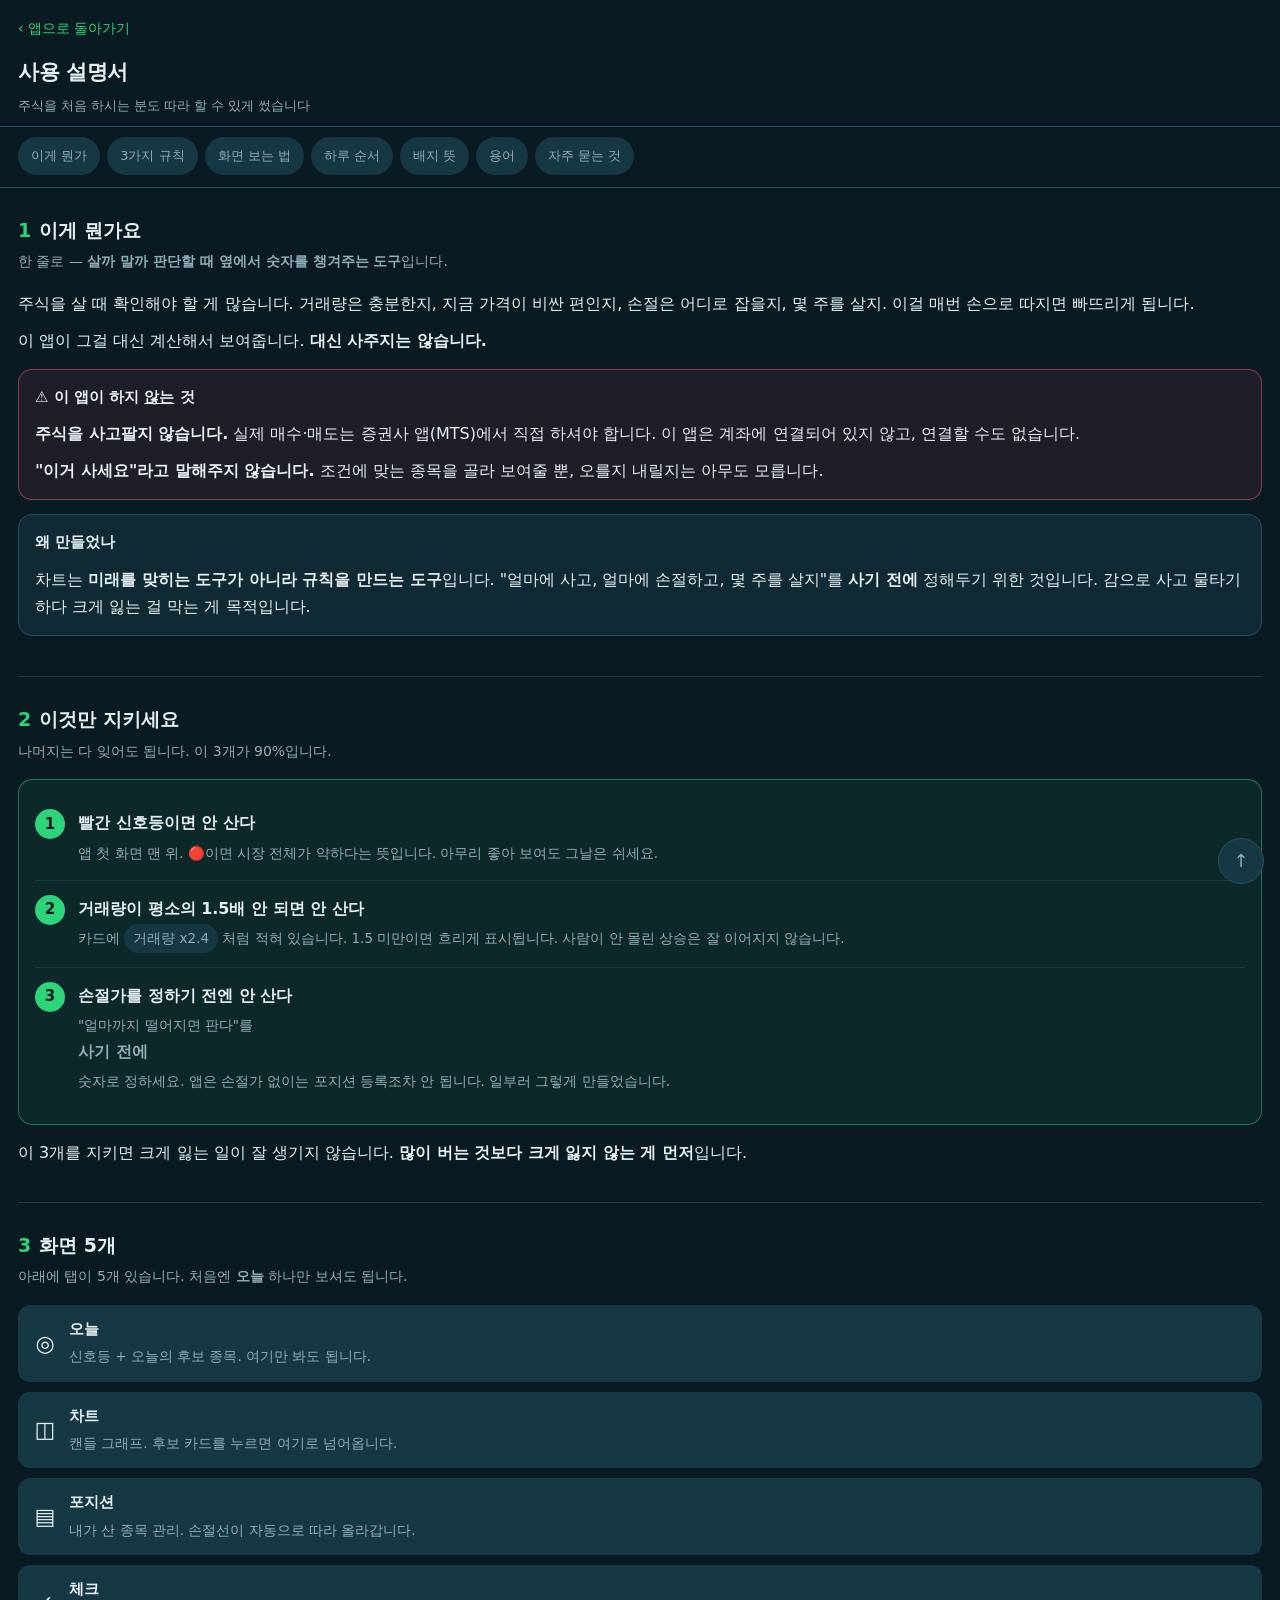
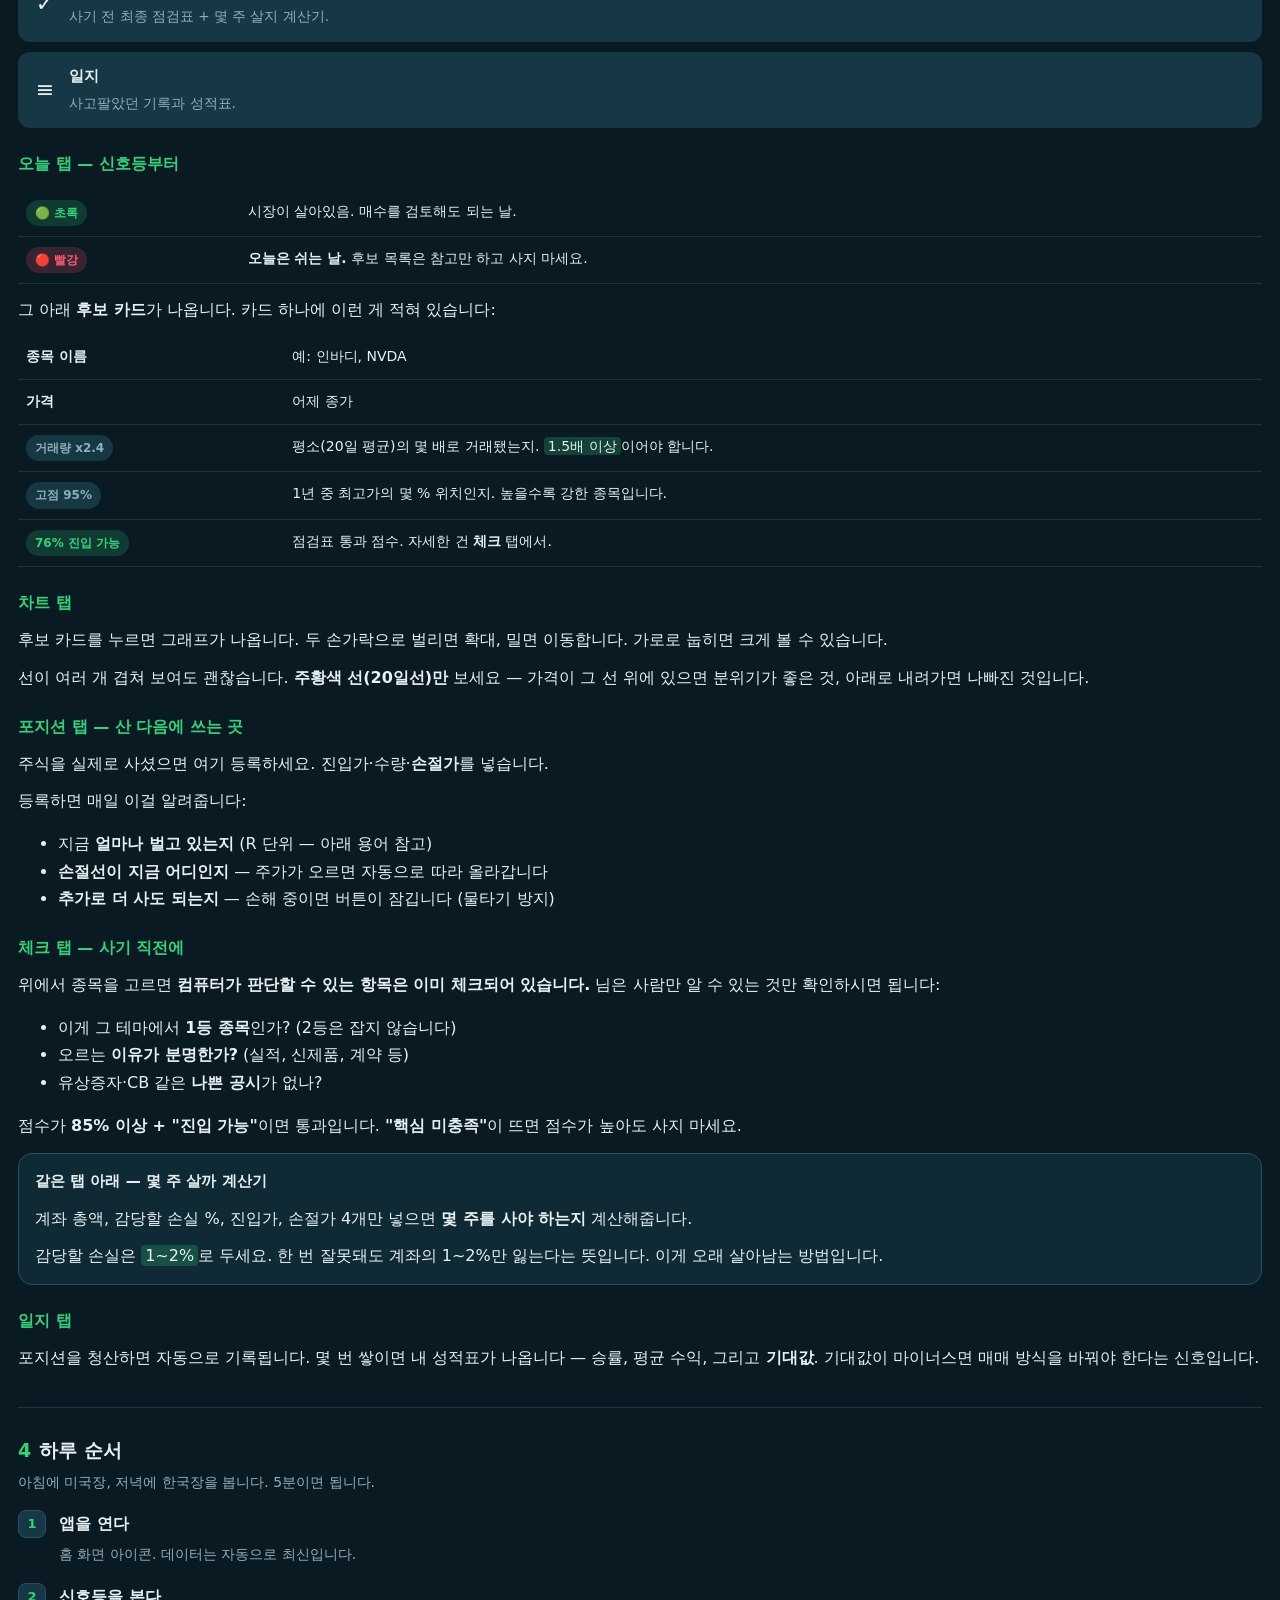
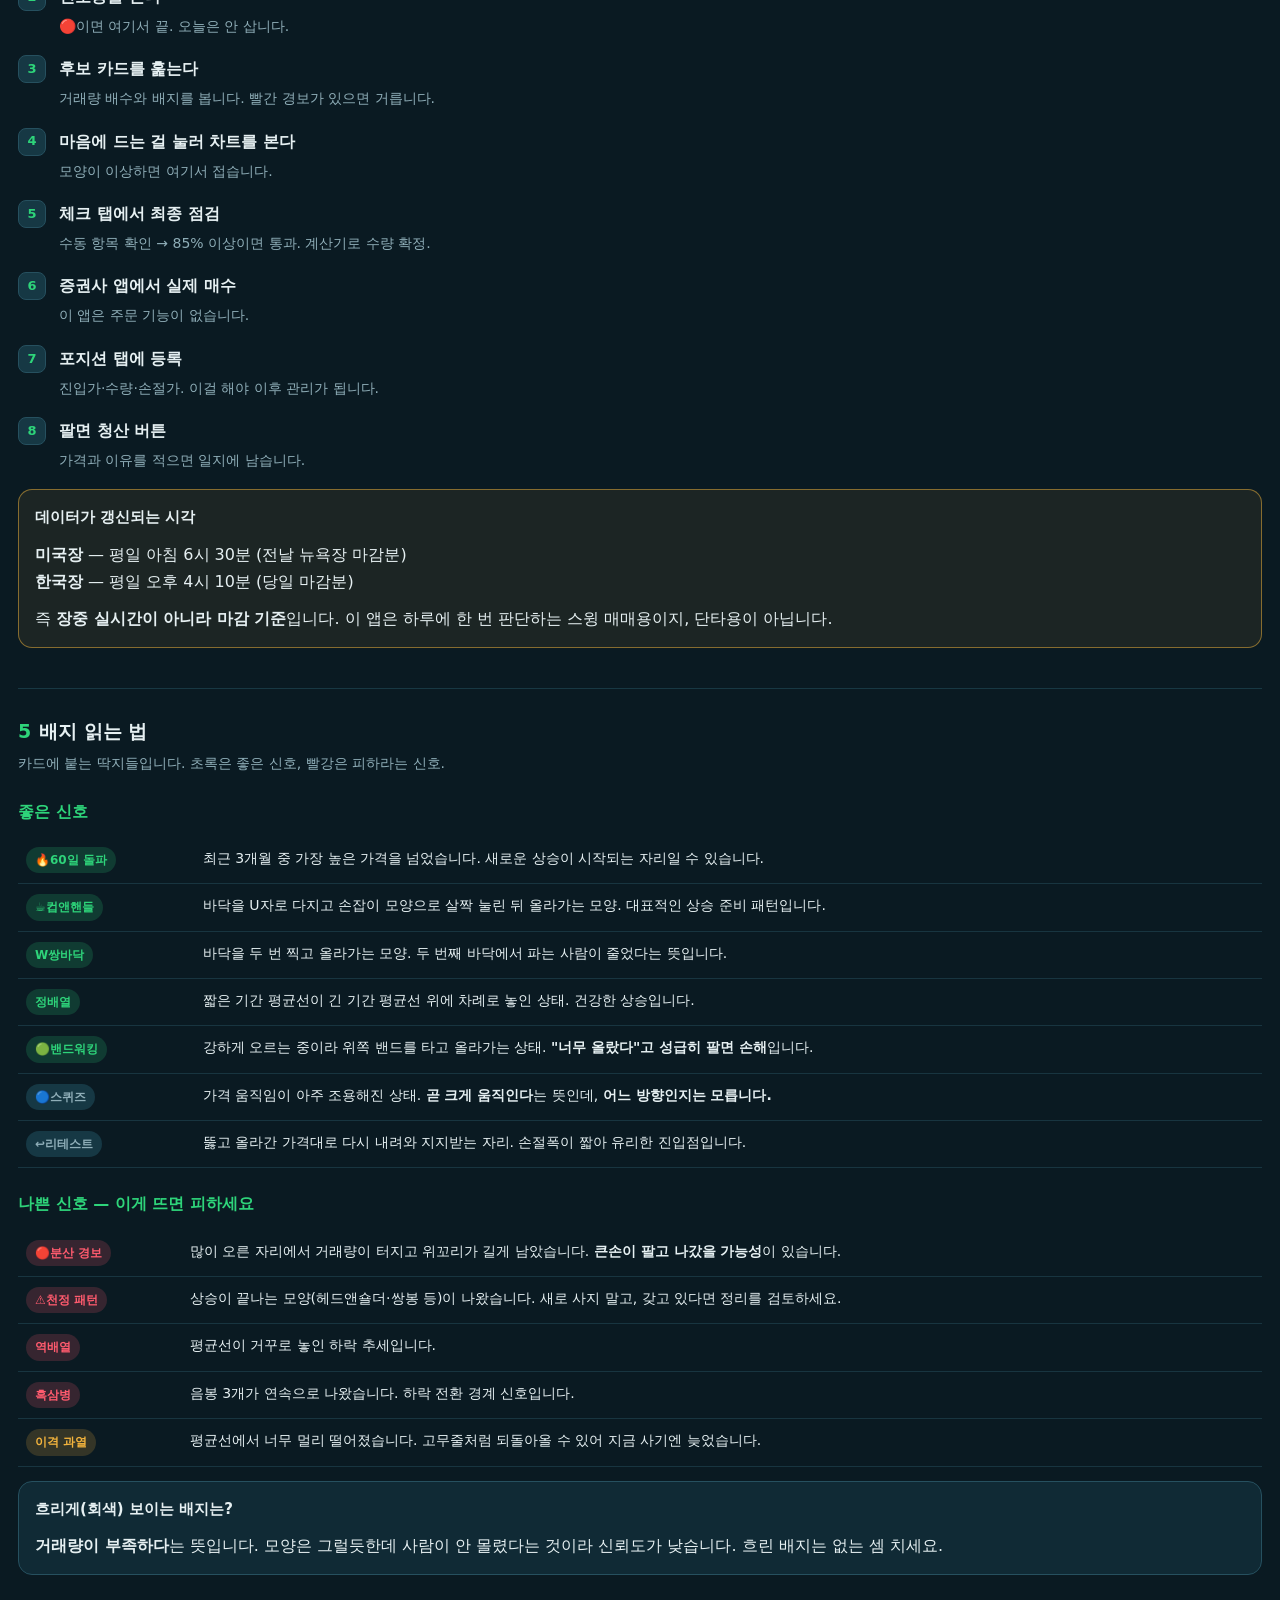
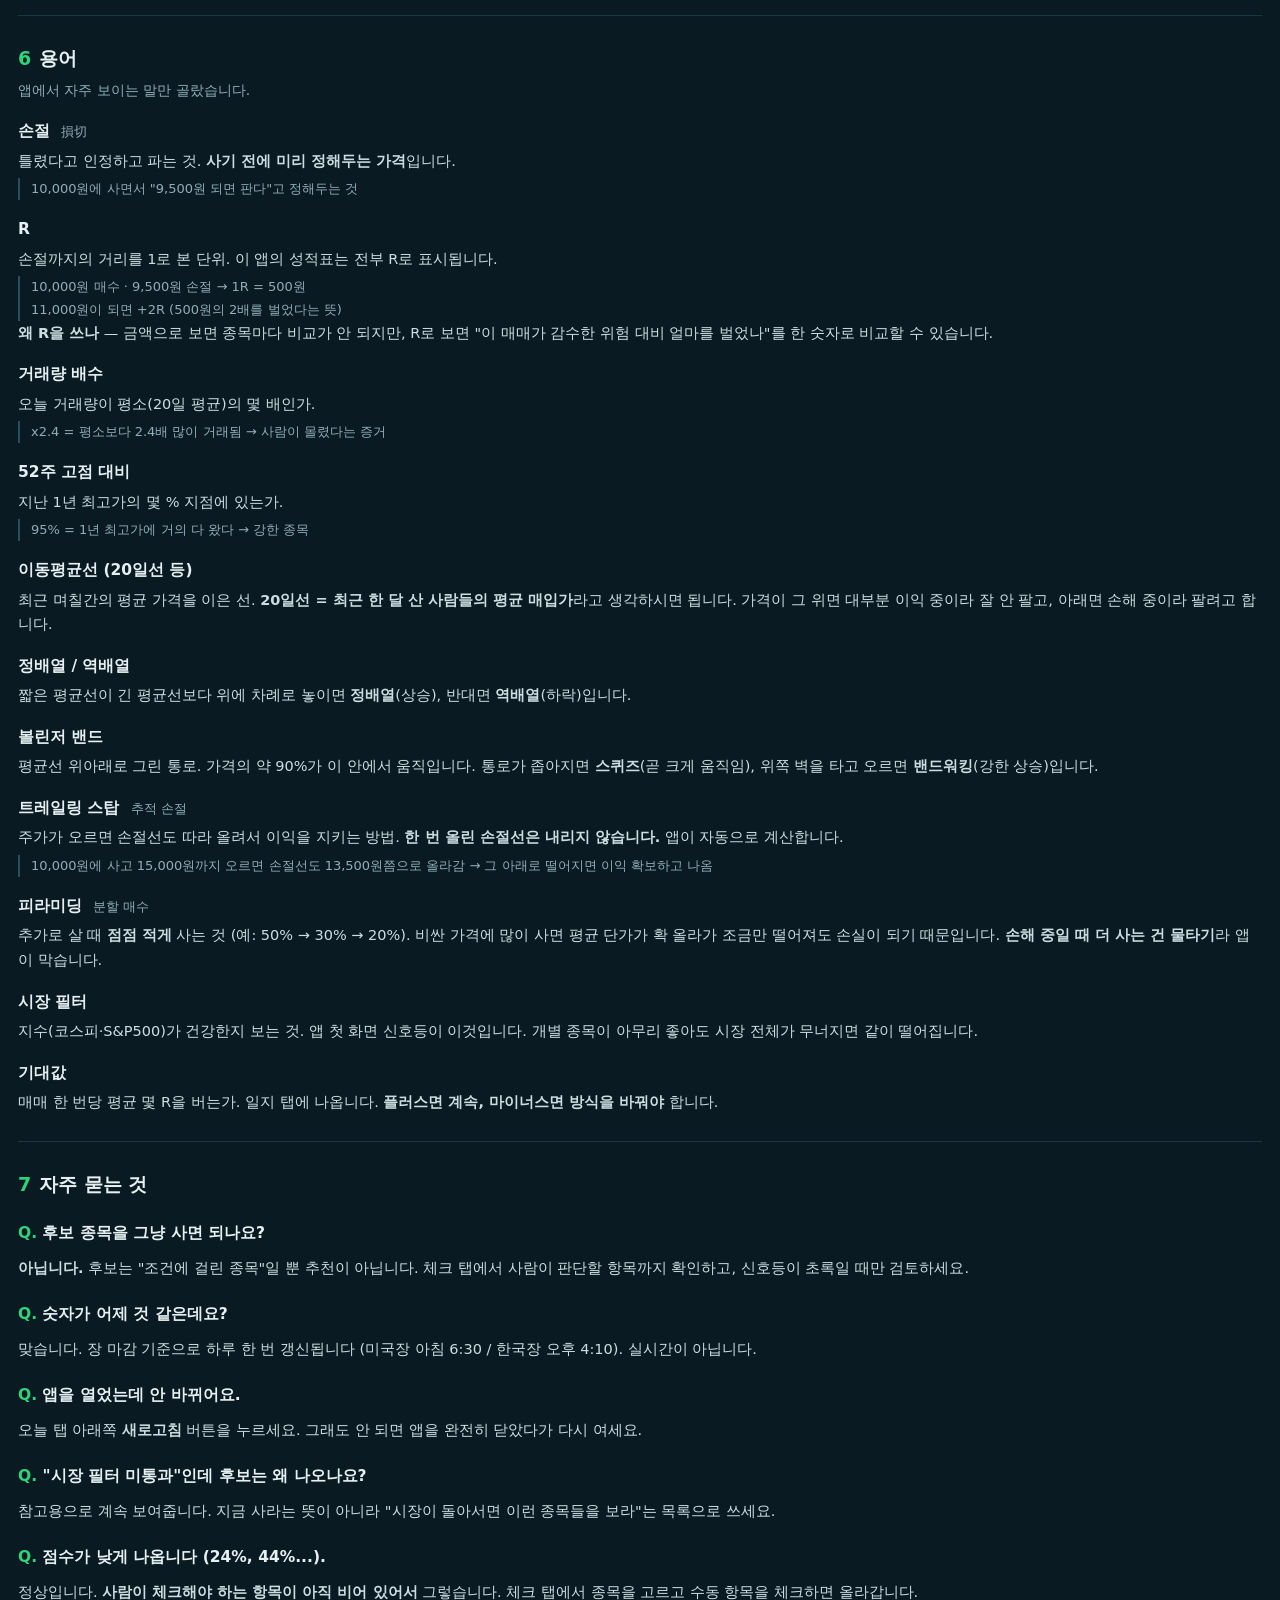
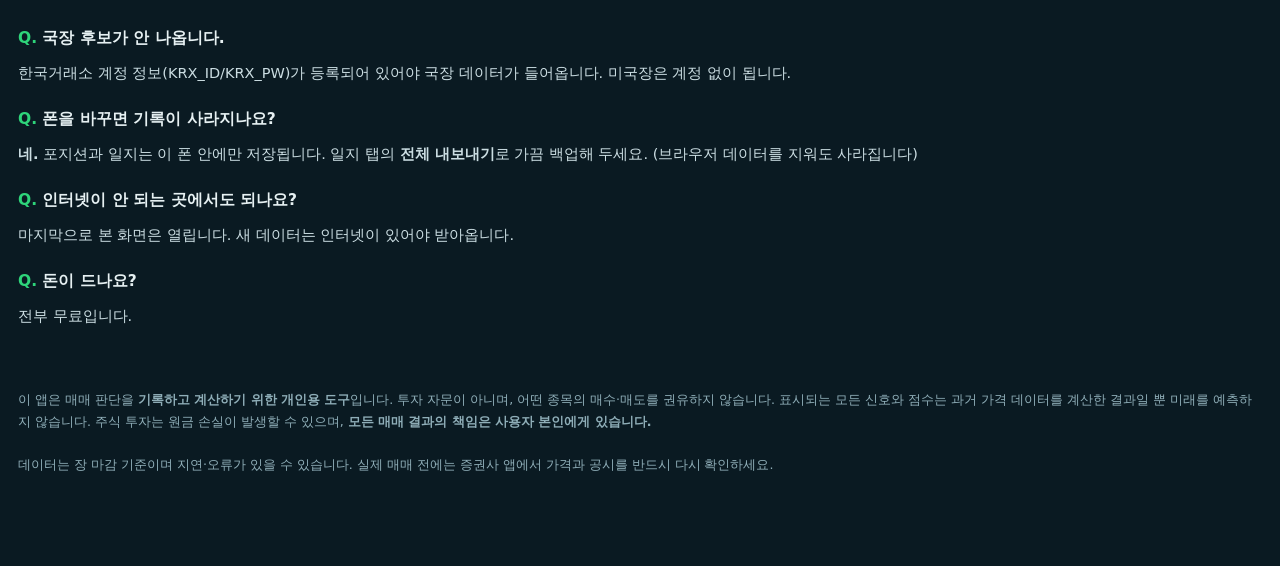
==== docs/guide.html @ 10a62cd9 "초보자용 사용 설명서 추가 앱을 처음 여는 사람이 어디부터 눌러야 할지 모른다는 문제가 있었다. docs/guide.html 에 화면별 사용법·하루 순서·배지 읽는 법·용어를 정리" ====
<!DOCTYPE html>
<html lang="ko">
<head>
<meta charset="UTF-8">
<meta name="viewport" content="width=device-width, initial-scale=1.0, viewport-fit=cover">
<title>사용 설명서 — 스윙 콘솔</title>
<meta name="theme-color" content="#0A1A22">
<style>
:root{
  --ink:#0A1A22; --panel:#102A35; --panel2:#163844; --line:#26505F;
  --text:#E6F0F2; --dim:#8FAEB8; --up:#2ED47A; --warn:#F2B33D; --bad:#FF5B6E;
  --sab:env(safe-area-inset-bottom,0px);
}
*{box-sizing:border-box;-webkit-tap-highlight-color:transparent}
html,body{margin:0;padding:0}
body{
  background:var(--ink);color:var(--text);
  font-family:system-ui,-apple-system,'Apple SD Gothic Neo','Noto Sans KR',sans-serif;
  font-size:16px;line-height:1.7;padding-bottom:calc(40px + var(--sab));
}
header{
  position:sticky;top:0;z-index:20;background:var(--ink);
  padding:calc(env(safe-area-inset-top,0px) + 14px) 18px 10px;
  border-bottom:1px solid var(--line);
}
header .back{display:inline-block;color:var(--up);text-decoration:none;font-size:14px;
  margin-bottom:6px;min-height:32px}
h1{font-size:21px;font-weight:700;margin:0;letter-spacing:-.02em}
header p{margin:4px 0 0;font-size:12.5px;color:var(--dim)}

nav.toc{display:flex;gap:7px;overflow-x:auto;padding:10px 18px 12px;
  border-bottom:1px solid var(--line);-webkit-overflow-scrolling:touch}
nav.toc a{flex:0 0 auto;background:var(--panel2);color:var(--dim);text-decoration:none;
  font-size:13px;padding:8px 13px;border-radius:99px;white-space:nowrap;min-height:36px;
  display:flex;align-items:center}

main{padding:0 18px}
section{padding:26px 0;border-bottom:1px solid rgba(38,80,95,.55)}
section:last-of-type{border-bottom:none}
h2{font-size:19px;font-weight:700;margin:0 0 4px;scroll-margin-top:120px}
h2 .num{color:var(--up);margin-right:8px}
h3{font-size:16px;font-weight:700;margin:22px 0 6px;color:var(--up)}
p{margin:10px 0}
.lead{color:var(--dim);font-size:14px;margin:2px 0 16px}

.card{background:var(--panel);border:1px solid var(--line);border-radius:14px;
  padding:15px 16px;margin:14px 0}
.card.warn{border-color:rgba(242,179,61,.5);background:rgba(242,179,61,.08)}
.card.bad{border-color:rgba(255,91,110,.5);background:rgba(255,91,110,.08)}
.card.go{border-color:rgba(46,212,122,.45);background:rgba(46,212,122,.08)}
.card h4{margin:0 0 6px;font-size:15px;font-weight:700}
.card p:last-child{margin-bottom:0}

.big{font-size:17px;font-weight:700;line-height:1.6}
.rule{display:flex;gap:13px;align-items:flex-start;padding:14px 0;
  border-bottom:1px solid rgba(38,80,95,.5)}
.rule:last-child{border-bottom:none}
.rule .n{flex:0 0 30px;height:30px;border-radius:50%;background:var(--up);color:var(--ink);
  display:flex;align-items:center;justify-content:center;font-weight:700;font-size:15px}
.rule .t{flex:1}
.rule .t b{display:block;font-size:16px;margin-bottom:2px}
.rule .t span{font-size:13.5px;color:var(--dim)}

.step{display:flex;gap:13px;align-items:flex-start;margin:16px 0}
.step .n{flex:0 0 28px;height:28px;border-radius:8px;background:var(--panel2);
  border:1px solid var(--line);display:flex;align-items:center;justify-content:center;
  font-weight:700;font-size:13px;color:var(--up)}
.step .t{flex:1}
.step .t b{display:block;margin-bottom:2px}
.step .t span{font-size:14px;color:var(--dim)}

table{width:100%;border-collapse:collapse;margin:12px 0;font-size:14px}
th,td{text-align:left;padding:10px 8px;border-bottom:1px solid rgba(38,80,95,.5);
  vertical-align:top}
th{color:var(--dim);font-weight:500;font-size:12.5px}
td:first-child{white-space:nowrap;font-weight:700}
.badge{display:inline-block;font-size:12px;padding:3px 9px;border-radius:99px;
  background:var(--panel2);color:var(--dim);white-space:nowrap}
.badge.go{background:rgba(46,212,122,.18);color:var(--up)}
.badge.warn{background:rgba(242,179,61,.18);color:var(--warn)}
.badge.bad{background:rgba(255,91,110,.18);color:var(--bad)}

.tab{display:flex;gap:11px;align-items:center;background:var(--panel2);border-radius:12px;
  padding:12px 14px;margin:10px 0}
.tab .ic{font-size:22px;flex:0 0 26px;text-align:center}
.tab .t b{display:block;font-size:15px}
.tab .t span{font-size:13.5px;color:var(--dim)}

dl{margin:0}
dt{font-weight:700;margin-top:16px;font-size:15.5px}
dt small{font-weight:400;color:var(--dim);font-size:12.5px;margin-left:6px}
dd{margin:4px 0 0;font-size:14.5px;color:#CBDDE2}
dd .eg{display:block;margin-top:5px;font-size:13px;color:var(--dim);
  padding-left:11px;border-left:2px solid var(--line)}

.q{font-weight:700;margin-top:20px;font-size:15.5px}
.q::before{content:"Q. ";color:var(--up)}
.a{margin:4px 0 0;font-size:14.5px;color:#CBDDE2}

.foot{padding:24px 18px 40px;font-size:12.5px;color:var(--dim);line-height:1.75}
.top{position:fixed;right:16px;bottom:calc(16px + var(--sab));background:var(--panel2);
  border:1px solid var(--line);color:var(--dim);width:46px;height:46px;border-radius:50%;
  display:flex;align-items:center;justify-content:center;text-decoration:none;font-size:18px}
mark{background:rgba(46,212,122,.22);color:var(--text);padding:1px 4px;border-radius:4px}
</style>
</head>
<body>

<header>
  <a class="back" href="./index.html">‹ 앱으로 돌아가기</a>
  <h1>사용 설명서</h1>
  <p>주식을 처음 하시는 분도 따라 할 수 있게 썼습니다</p>
</header>

<nav class="toc">
  <a href="#what">이게 뭔가</a>
  <a href="#rule3">3가지 규칙</a>
  <a href="#screens">화면 보는 법</a>
  <a href="#daily">하루 순서</a>
  <a href="#badge">배지 뜻</a>
  <a href="#words">용어</a>
  <a href="#faq">자주 묻는 것</a>
</nav>

<main>

<!-- ══════════ 1 ══════════ -->
<section id="what">
  <h2><span class="num">1</span>이게 뭔가요</h2>
  <p class="lead">한 줄로 — <b>살까 말까 판단할 때 옆에서 숫자를 챙겨주는 도구</b>입니다.</p>

  <p>주식을 살 때 확인해야 할 게 많습니다. 거래량은 충분한지, 지금 가격이 비싼 편인지,
  손절은 어디로 잡을지, 몇 주를 살지. 이걸 매번 손으로 따지면 빠뜨리게 됩니다.</p>

  <p>이 앱이 그걸 대신 계산해서 보여줍니다. <b>대신 사주지는 않습니다.</b></p>

  <div class="card bad">
    <h4>⚠ 이 앱이 하지 <u>않는</u> 것</h4>
    <p><b>주식을 사고팔지 않습니다.</b> 실제 매수·매도는 증권사 앱(MTS)에서 직접 하셔야 합니다.
    이 앱은 계좌에 연결되어 있지 않고, 연결할 수도 없습니다.</p>
    <p style="margin-top:8px"><b>"이거 사세요"라고 말해주지 않습니다.</b>
    조건에 맞는 종목을 골라 보여줄 뿐, 오를지 내릴지는 아무도 모릅니다.</p>
  </div>

  <div class="card">
    <h4>왜 만들었나</h4>
    <p>차트는 <b>미래를 맞히는 도구가 아니라 규칙을 만드는 도구</b>입니다.
    "얼마에 사고, 얼마에 손절하고, 몇 주를 살지"를 <b>사기 전에</b> 정해두기 위한 것입니다.
    감으로 사고 물타기하다 크게 잃는 걸 막는 게 목적입니다.</p>
  </div>
</section>

<!-- ══════════ 2 ══════════ -->
<section id="rule3">
  <h2><span class="num">2</span>이것만 지키세요</h2>
  <p class="lead">나머지는 다 잊어도 됩니다. 이 3개가 90%입니다.</p>

  <div class="card go">
    <div class="rule">
      <span class="n">1</span>
      <span class="t">
        <b>빨간 신호등이면 안 산다</b>
        <span>앱 첫 화면 맨 위. 🔴이면 시장 전체가 약하다는 뜻입니다.
        아무리 좋아 보여도 그날은 쉬세요.</span>
      </span>
    </div>
    <div class="rule">
      <span class="n">2</span>
      <span class="t">
        <b>거래량이 평소의 1.5배 안 되면 안 산다</b>
        <span>카드에 <span class="badge">거래량 x2.4</span> 처럼 적혀 있습니다.
        1.5 미만이면 흐리게 표시됩니다. 사람이 안 몰린 상승은 잘 이어지지 않습니다.</span>
      </span>
    </div>
    <div class="rule">
      <span class="n">3</span>
      <span class="t">
        <b>손절가를 정하기 전엔 안 산다</b>
        <span>"얼마까지 떨어지면 판다"를 <b>사기 전에</b> 숫자로 정하세요.
        앱은 손절가 없이는 포지션 등록조차 안 됩니다. 일부러 그렇게 만들었습니다.</span>
      </span>
    </div>
  </div>

  <p>이 3개를 지키면 크게 잃는 일이 잘 생기지 않습니다.
  <b>많이 버는 것보다 크게 잃지 않는 게 먼저</b>입니다.</p>
</section>

<!-- ══════════ 3 ══════════ -->
<section id="screens">
  <h2><span class="num">3</span>화면 5개</h2>
  <p class="lead">아래에 탭이 5개 있습니다. 처음엔 <b>오늘</b> 하나만 보셔도 됩니다.</p>

  <div class="tab"><span class="ic">◎</span><span class="t">
    <b>오늘</b><span>신호등 + 오늘의 후보 종목. 여기만 봐도 됩니다.</span></span></div>
  <div class="tab"><span class="ic">◫</span><span class="t">
    <b>차트</b><span>캔들 그래프. 후보 카드를 누르면 여기로 넘어옵니다.</span></span></div>
  <div class="tab"><span class="ic">▤</span><span class="t">
    <b>포지션</b><span>내가 산 종목 관리. 손절선이 자동으로 따라 올라갑니다.</span></span></div>
  <div class="tab"><span class="ic">✓</span><span class="t">
    <b>체크</b><span>사기 전 최종 점검표 + 몇 주 살지 계산기.</span></span></div>
  <div class="tab"><span class="ic">≡</span><span class="t">
    <b>일지</b><span>사고팔았던 기록과 성적표.</span></span></div>

  <h3>오늘 탭 — 신호등부터</h3>
  <table>
    <tr><td><span class="badge go">🟢 초록</span></td>
        <td>시장이 살아있음. 매수를 검토해도 되는 날.</td></tr>
    <tr><td><span class="badge bad">🔴 빨강</span></td>
        <td><b>오늘은 쉬는 날.</b> 후보 목록은 참고만 하고 사지 마세요.</td></tr>
  </table>

  <p>그 아래 <b>후보 카드</b>가 나옵니다. 카드 하나에 이런 게 적혀 있습니다:</p>
  <table>
    <tr><td>종목 이름</td><td>예: 인바디, NVDA</td></tr>
    <tr><td>가격</td><td>어제 종가</td></tr>
    <tr><td><span class="badge">거래량 x2.4</span></td>
        <td>평소(20일 평균)의 몇 배로 거래됐는지. <mark>1.5배 이상</mark>이어야 합니다.</td></tr>
    <tr><td><span class="badge">고점 95%</span></td>
        <td>1년 중 최고가의 몇 % 위치인지. 높을수록 강한 종목입니다.</td></tr>
    <tr><td><span class="badge go">76% 진입 가능</span></td>
        <td>점검표 통과 점수. 자세한 건 <b>체크</b> 탭에서.</td></tr>
  </table>

  <h3>차트 탭</h3>
  <p>후보 카드를 누르면 그래프가 나옵니다. 두 손가락으로 벌리면 확대, 밀면 이동합니다.
  가로로 눕히면 크게 볼 수 있습니다.</p>
  <p>선이 여러 개 겹쳐 보여도 괜찮습니다. <b>주황색 선(20일선)만</b> 보세요 —
  가격이 그 선 위에 있으면 분위기가 좋은 것, 아래로 내려가면 나빠진 것입니다.</p>

  <h3>포지션 탭 — 산 다음에 쓰는 곳</h3>
  <p>주식을 실제로 사셨으면 여기 등록하세요. 진입가·수량·<b>손절가</b>를 넣습니다.</p>
  <p>등록하면 매일 이걸 알려줍니다:</p>
  <ul>
    <li>지금 <b>얼마나 벌고 있는지</b> (R 단위 — 아래 용어 참고)</li>
    <li><b>손절선이 지금 어디인지</b> — 주가가 오르면 자동으로 따라 올라갑니다</li>
    <li><b>추가로 더 사도 되는지</b> — 손해 중이면 버튼이 잠깁니다 (물타기 방지)</li>
  </ul>

  <h3>체크 탭 — 사기 직전에</h3>
  <p>위에서 종목을 고르면 <b>컴퓨터가 판단할 수 있는 항목은 이미 체크되어 있습니다.</b>
  님은 사람만 알 수 있는 것만 확인하시면 됩니다:</p>
  <ul>
    <li>이게 그 테마에서 <b>1등 종목</b>인가? (2등은 잡지 않습니다)</li>
    <li>오르는 <b>이유가 분명한가?</b> (실적, 신제품, 계약 등)</li>
    <li>유상증자·CB 같은 <b>나쁜 공시</b>가 없나?</li>
  </ul>
  <p>점수가 <b>85% 이상 + "진입 가능"</b>이면 통과입니다.
  <b>"핵심 미충족"</b>이 뜨면 점수가 높아도 사지 마세요.</p>

  <div class="card">
    <h4>같은 탭 아래 — 몇 주 살까 계산기</h4>
    <p>계좌 총액, 감당할 손실 %, 진입가, 손절가 4개만 넣으면
    <b>몇 주를 사야 하는지</b> 계산해줍니다.</p>
    <p style="margin-top:8px">감당할 손실은 <mark>1~2%</mark>로 두세요.
    한 번 잘못돼도 계좌의 1~2%만 잃는다는 뜻입니다. 이게 오래 살아남는 방법입니다.</p>
  </div>

  <h3>일지 탭</h3>
  <p>포지션을 청산하면 자동으로 기록됩니다. 몇 번 쌓이면 내 성적표가 나옵니다 —
  승률, 평균 수익, 그리고 <b>기대값</b>. 기대값이 마이너스면 매매 방식을 바꿔야 한다는 신호입니다.</p>
</section>

<!-- ══════════ 4 ══════════ -->
<section id="daily">
  <h2><span class="num">4</span>하루 순서</h2>
  <p class="lead">아침에 미국장, 저녁에 한국장을 봅니다. 5분이면 됩니다.</p>

  <div class="step"><span class="n">1</span><span class="t">
    <b>앱을 연다</b><span>홈 화면 아이콘. 데이터는 자동으로 최신입니다.</span></span></div>
  <div class="step"><span class="n">2</span><span class="t">
    <b>신호등을 본다</b><span>🔴이면 여기서 끝. 오늘은 안 삽니다.</span></span></div>
  <div class="step"><span class="n">3</span><span class="t">
    <b>후보 카드를 훑는다</b><span>거래량 배수와 배지를 봅니다. 빨간 경보가 있으면 거릅니다.</span></span></div>
  <div class="step"><span class="n">4</span><span class="t">
    <b>마음에 드는 걸 눌러 차트를 본다</b><span>모양이 이상하면 여기서 접습니다.</span></span></div>
  <div class="step"><span class="n">5</span><span class="t">
    <b>체크 탭에서 최종 점검</b><span>수동 항목 확인 → 85% 이상이면 통과. 계산기로 수량 확정.</span></span></div>
  <div class="step"><span class="n">6</span><span class="t">
    <b>증권사 앱에서 실제 매수</b><span>이 앱은 주문 기능이 없습니다.</span></span></div>
  <div class="step"><span class="n">7</span><span class="t">
    <b>포지션 탭에 등록</b><span>진입가·수량·손절가. 이걸 해야 이후 관리가 됩니다.</span></span></div>
  <div class="step"><span class="n">8</span><span class="t">
    <b>팔면 청산 버튼</b><span>가격과 이유를 적으면 일지에 남습니다.</span></span></div>

  <div class="card warn">
    <h4>데이터가 갱신되는 시각</h4>
    <p><b>미국장</b> — 평일 아침 6시 30분 (전날 뉴욕장 마감분)<br>
    <b>한국장</b> — 평일 오후 4시 10분 (당일 마감분)</p>
    <p style="margin-top:8px">즉 <b>장중 실시간이 아니라 마감 기준</b>입니다.
    이 앱은 하루에 한 번 판단하는 스윙 매매용이지, 단타용이 아닙니다.</p>
  </div>
</section>

<!-- ══════════ 5 ══════════ -->
<section id="badge">
  <h2><span class="num">5</span>배지 읽는 법</h2>
  <p class="lead">카드에 붙는 딱지들입니다. 초록은 좋은 신호, 빨강은 피하라는 신호.</p>

  <h3>좋은 신호</h3>
  <table>
    <tr><td><span class="badge go">🔥60일 돌파</span></td>
        <td>최근 3개월 중 가장 높은 가격을 넘었습니다. 새로운 상승이 시작되는 자리일 수 있습니다.</td></tr>
    <tr><td><span class="badge go">☕컵앤핸들</span></td>
        <td>바닥을 U자로 다지고 손잡이 모양으로 살짝 눌린 뒤 올라가는 모양. 대표적인 상승 준비 패턴입니다.</td></tr>
    <tr><td><span class="badge go">W쌍바닥</span></td>
        <td>바닥을 두 번 찍고 올라가는 모양. 두 번째 바닥에서 파는 사람이 줄었다는 뜻입니다.</td></tr>
    <tr><td><span class="badge go">정배열</span></td>
        <td>짧은 기간 평균선이 긴 기간 평균선 위에 차례로 놓인 상태. 건강한 상승입니다.</td></tr>
    <tr><td><span class="badge go">🟢밴드워킹</span></td>
        <td>강하게 오르는 중이라 위쪽 밴드를 타고 올라가는 상태. <b>"너무 올랐다"고 성급히 팔면 손해</b>입니다.</td></tr>
    <tr><td><span class="badge">🔵스퀴즈</span></td>
        <td>가격 움직임이 아주 조용해진 상태. <b>곧 크게 움직인다</b>는 뜻인데, <b>어느 방향인지는 모릅니다.</b></td></tr>
    <tr><td><span class="badge">↩리테스트</span></td>
        <td>뚫고 올라간 가격대로 다시 내려와 지지받는 자리. 손절폭이 짧아 유리한 진입점입니다.</td></tr>
  </table>

  <h3>나쁜 신호 — 이게 뜨면 피하세요</h3>
  <table>
    <tr><td><span class="badge bad">🔴분산 경보</span></td>
        <td>많이 오른 자리에서 거래량이 터지고 위꼬리가 길게 남았습니다.
        <b>큰손이 팔고 나갔을 가능성</b>이 있습니다.</td></tr>
    <tr><td><span class="badge bad">⚠천정 패턴</span></td>
        <td>상승이 끝나는 모양(헤드앤숄더·쌍봉 등)이 나왔습니다. 새로 사지 말고, 갖고 있다면 정리를 검토하세요.</td></tr>
    <tr><td><span class="badge bad">역배열</span></td>
        <td>평균선이 거꾸로 놓인 하락 추세입니다.</td></tr>
    <tr><td><span class="badge bad">흑삼병</span></td>
        <td>음봉 3개가 연속으로 나왔습니다. 하락 전환 경계 신호입니다.</td></tr>
    <tr><td><span class="badge warn">이격 과열</span></td>
        <td>평균선에서 너무 멀리 떨어졌습니다. 고무줄처럼 되돌아올 수 있어 지금 사기엔 늦었습니다.</td></tr>
  </table>

  <div class="card">
    <h4>흐리게(회색) 보이는 배지는?</h4>
    <p><b>거래량이 부족하다</b>는 뜻입니다. 모양은 그럴듯한데 사람이 안 몰렸다는 것이라
    신뢰도가 낮습니다. 흐린 배지는 없는 셈 치세요.</p>
  </div>
</section>

<!-- ══════════ 6 ══════════ -->
<section id="words">
  <h2><span class="num">6</span>용어</h2>
  <p class="lead">앱에서 자주 보이는 말만 골랐습니다.</p>

  <dl>
    <dt>손절 <small>損切</small></dt>
    <dd>틀렸다고 인정하고 파는 것. <b>사기 전에 미리 정해두는 가격</b>입니다.
      <span class="eg">10,000원에 사면서 "9,500원 되면 판다"고 정해두는 것</span></dd>

    <dt>R</dt>
    <dd>손절까지의 거리를 1로 본 단위. 이 앱의 성적표는 전부 R로 표시됩니다.
      <span class="eg">10,000원 매수 · 9,500원 손절 → 1R = 500원<br>
      11,000원이 되면 +2R (500원의 2배를 벌었다는 뜻)</span>
      <b>왜 R을 쓰나</b> — 금액으로 보면 종목마다 비교가 안 되지만,
      R로 보면 "이 매매가 감수한 위험 대비 얼마를 벌었나"를 한 숫자로 비교할 수 있습니다.</dd>

    <dt>거래량 배수</dt>
    <dd>오늘 거래량이 평소(20일 평균)의 몇 배인가.
      <span class="eg">x2.4 = 평소보다 2.4배 많이 거래됨 → 사람이 몰렸다는 증거</span></dd>

    <dt>52주 고점 대비</dt>
    <dd>지난 1년 최고가의 몇 % 지점에 있는가.
      <span class="eg">95% = 1년 최고가에 거의 다 왔다 → 강한 종목</span></dd>

    <dt>이동평균선 (20일선 등)</dt>
    <dd>최근 며칠간의 평균 가격을 이은 선. <b>20일선 = 최근 한 달 산 사람들의 평균 매입가</b>라고
      생각하시면 됩니다. 가격이 그 위면 대부분 이익 중이라 잘 안 팔고, 아래면 손해 중이라 팔려고 합니다.</dd>

    <dt>정배열 / 역배열</dt>
    <dd>짧은 평균선이 긴 평균선보다 위에 차례로 놓이면 <b>정배열</b>(상승),
      반대면 <b>역배열</b>(하락)입니다.</dd>

    <dt>볼린저 밴드</dt>
    <dd>평균선 위아래로 그린 통로. 가격의 약 90%가 이 안에서 움직입니다.
      통로가 좁아지면 <b>스퀴즈</b>(곧 크게 움직임), 위쪽 벽을 타고 오르면 <b>밴드워킹</b>(강한 상승)입니다.</dd>

    <dt>트레일링 스탑 <small>추적 손절</small></dt>
    <dd>주가가 오르면 손절선도 따라 올려서 이익을 지키는 방법.
      <b>한 번 올린 손절선은 내리지 않습니다.</b> 앱이 자동으로 계산합니다.
      <span class="eg">10,000원에 사고 15,000원까지 오르면 손절선도 13,500원쯤으로 올라감
      → 그 아래로 떨어지면 이익 확보하고 나옴</span></dd>

    <dt>피라미딩 <small>분할 매수</small></dt>
    <dd>추가로 살 때 <b>점점 적게</b> 사는 것 (예: 50% → 30% → 20%).
      비싼 가격에 많이 사면 평균 단가가 확 올라가 조금만 떨어져도 손실이 되기 때문입니다.
      <b>손해 중일 때 더 사는 건 물타기</b>라 앱이 막습니다.</dd>

    <dt>시장 필터</dt>
    <dd>지수(코스피·S&amp;P500)가 건강한지 보는 것. 앱 첫 화면 신호등이 이것입니다.
      개별 종목이 아무리 좋아도 시장 전체가 무너지면 같이 떨어집니다.</dd>

    <dt>기대값</dt>
    <dd>매매 한 번당 평균 몇 R을 버는가. 일지 탭에 나옵니다.
      <b>플러스면 계속, 마이너스면 방식을 바꿔야</b> 합니다.</dd>
  </dl>
</section>

<!-- ══════════ 7 ══════════ -->
<section id="faq">
  <h2><span class="num">7</span>자주 묻는 것</h2>

  <p class="q">후보 종목을 그냥 사면 되나요?</p>
  <p class="a"><b>아닙니다.</b> 후보는 "조건에 걸린 종목"일 뿐 추천이 아닙니다.
  체크 탭에서 사람이 판단할 항목까지 확인하고, 신호등이 초록일 때만 검토하세요.</p>

  <p class="q">숫자가 어제 것 같은데요?</p>
  <p class="a">맞습니다. 장 마감 기준으로 하루 한 번 갱신됩니다
  (미국장 아침 6:30 / 한국장 오후 4:10). 실시간이 아닙니다.</p>

  <p class="q">앱을 열었는데 안 바뀌어요.</p>
  <p class="a">오늘 탭 아래쪽 <b>새로고침</b> 버튼을 누르세요.
  그래도 안 되면 앱을 완전히 닫았다가 다시 여세요.</p>

  <p class="q">"시장 필터 미통과"인데 후보는 왜 나오나요?</p>
  <p class="a">참고용으로 계속 보여줍니다. 지금 사라는 뜻이 아니라
  "시장이 돌아서면 이런 종목들을 보라"는 목록으로 쓰세요.</p>

  <p class="q">점수가 낮게 나옵니다 (24%, 44%...).</p>
  <p class="a">정상입니다. <b>사람이 체크해야 하는 항목이 아직 비어 있어서</b> 그렇습니다.
  체크 탭에서 종목을 고르고 수동 항목을 체크하면 올라갑니다.</p>

  <p class="q">국장 후보가 안 나옵니다.</p>
  <p class="a">한국거래소 계정 정보(KRX_ID/KRX_PW)가 등록되어 있어야 국장 데이터가 들어옵니다.
  미국장은 계정 없이 됩니다.</p>

  <p class="q">폰을 바꾸면 기록이 사라지나요?</p>
  <p class="a"><b>네.</b> 포지션과 일지는 이 폰 안에만 저장됩니다.
  일지 탭의 <b>전체 내보내기</b>로 가끔 백업해 두세요.
  (브라우저 데이터를 지워도 사라집니다)</p>

  <p class="q">인터넷이 안 되는 곳에서도 되나요?</p>
  <p class="a">마지막으로 본 화면은 열립니다. 새 데이터는 인터넷이 있어야 받아옵니다.</p>

  <p class="q">돈이 드나요?</p>
  <p class="a">전부 무료입니다.</p>
</section>

</main>

<p class="foot">
  이 앱은 매매 판단을 <b>기록하고 계산하기 위한 개인용 도구</b>입니다.
  투자 자문이 아니며, 어떤 종목의 매수·매도를 권유하지 않습니다.
  표시되는 모든 신호와 점수는 과거 가격 데이터를 계산한 결과일 뿐 미래를 예측하지 않습니다.
  주식 투자는 원금 손실이 발생할 수 있으며, <b>모든 매매 결과의 책임은 사용자 본인에게 있습니다.</b>
  <br><br>
  데이터는 장 마감 기준이며 지연·오류가 있을 수 있습니다. 실제 매매 전에는
  증권사 앱에서 가격과 공시를 반드시 다시 확인하세요.
</p>

<a class="top" href="#" aria-label="맨 위로">↑</a>

</body>
</html>
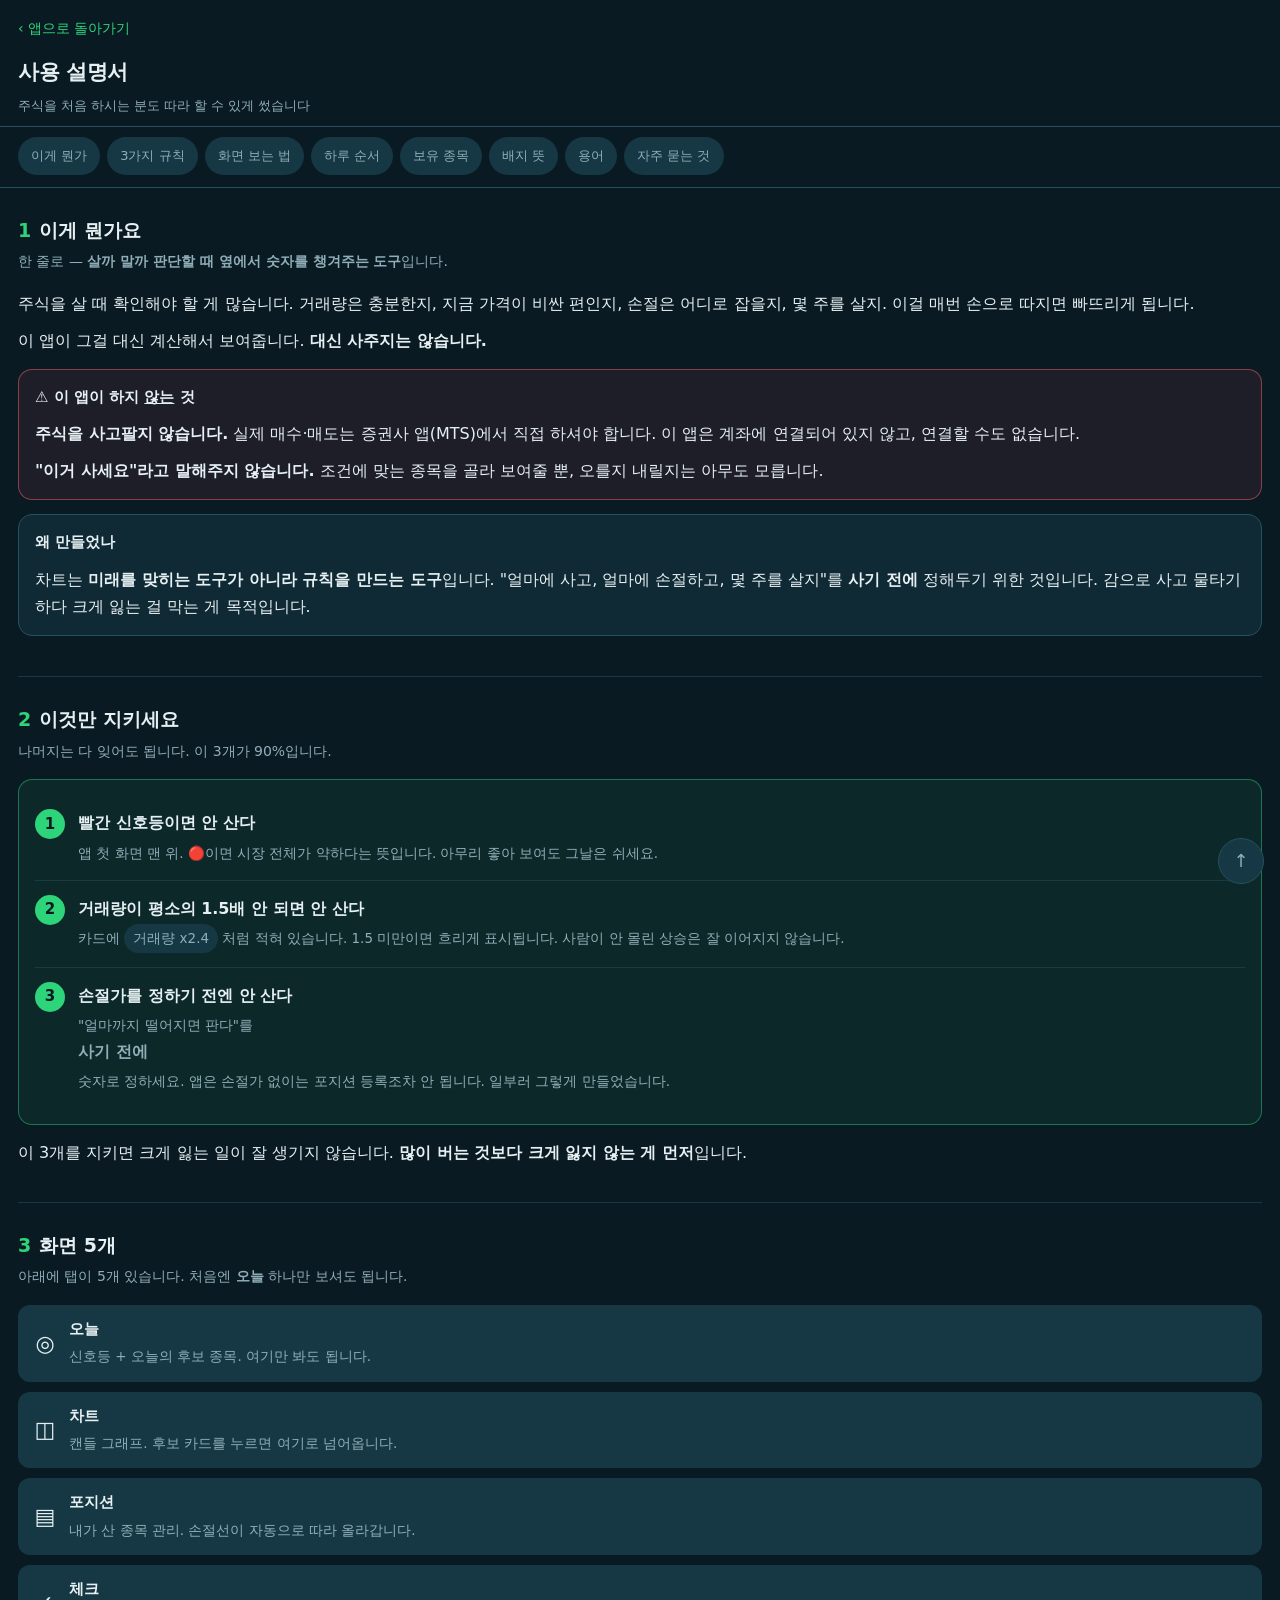
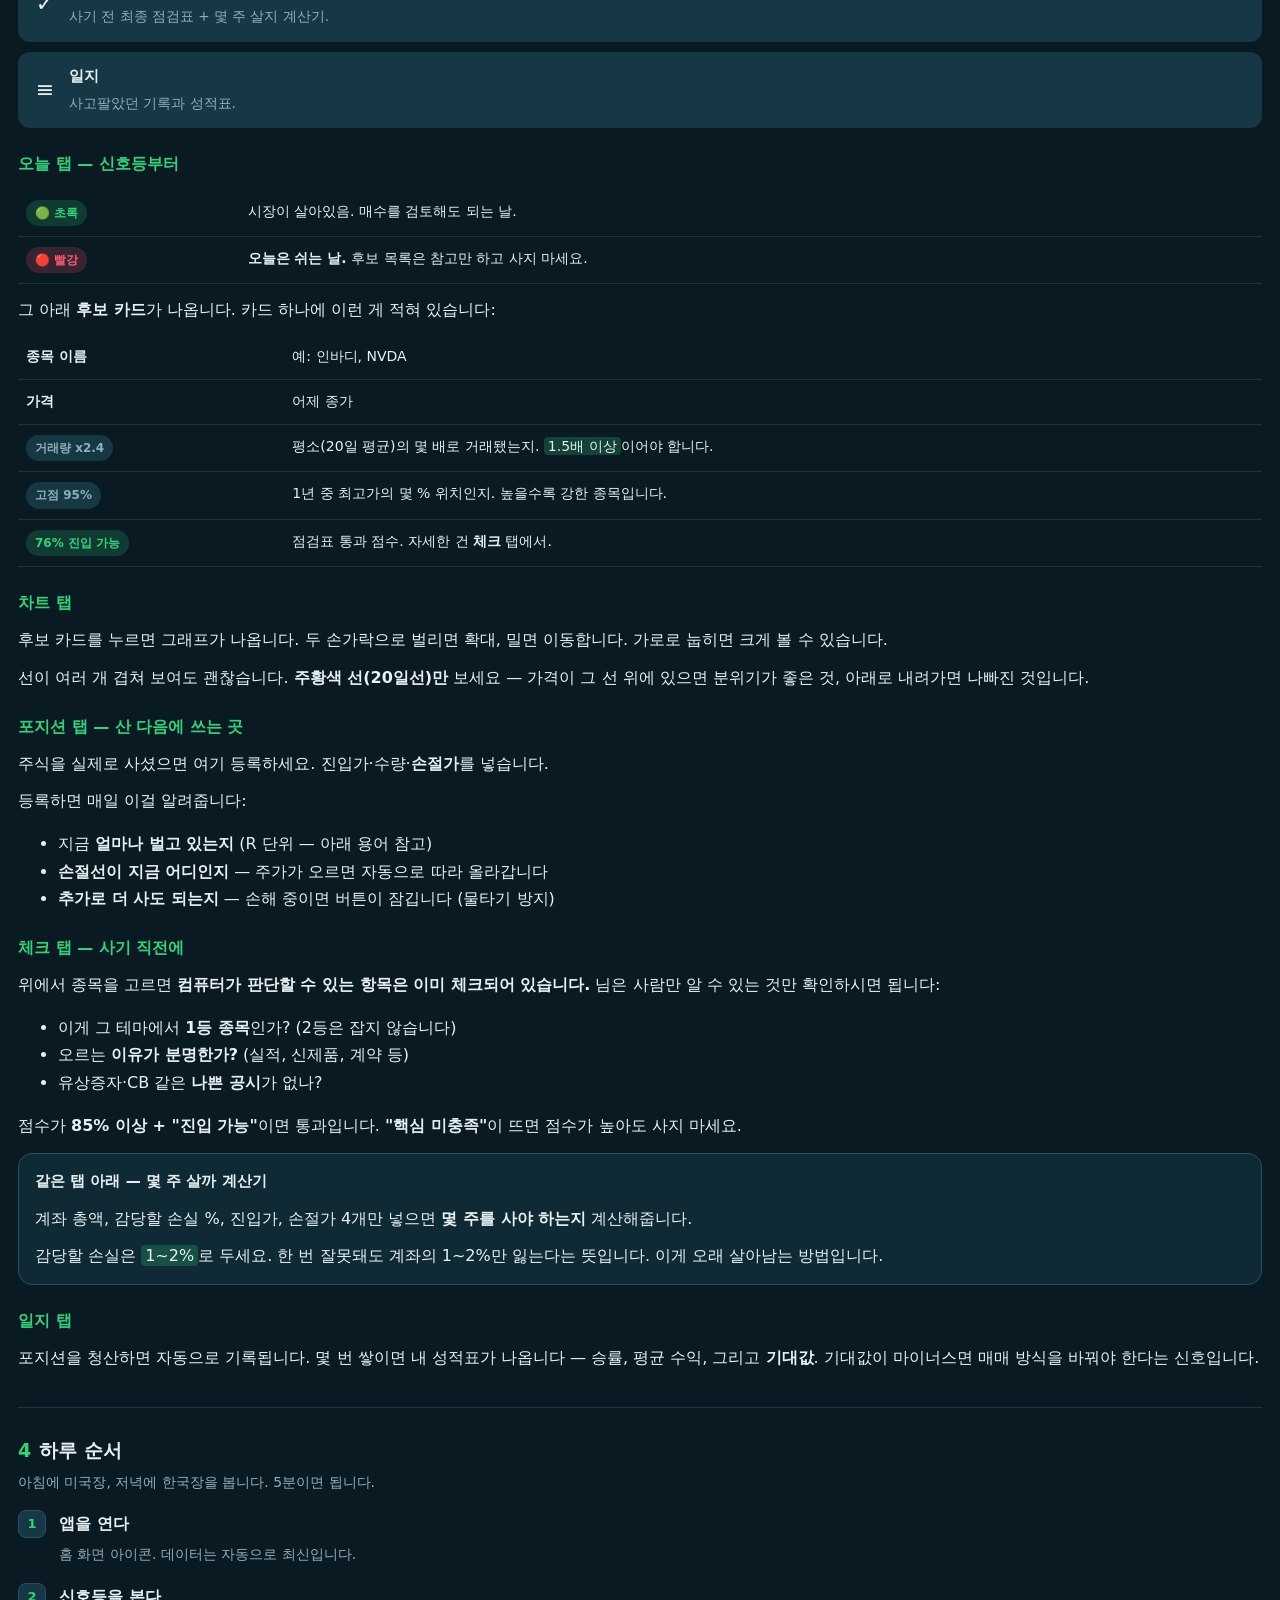
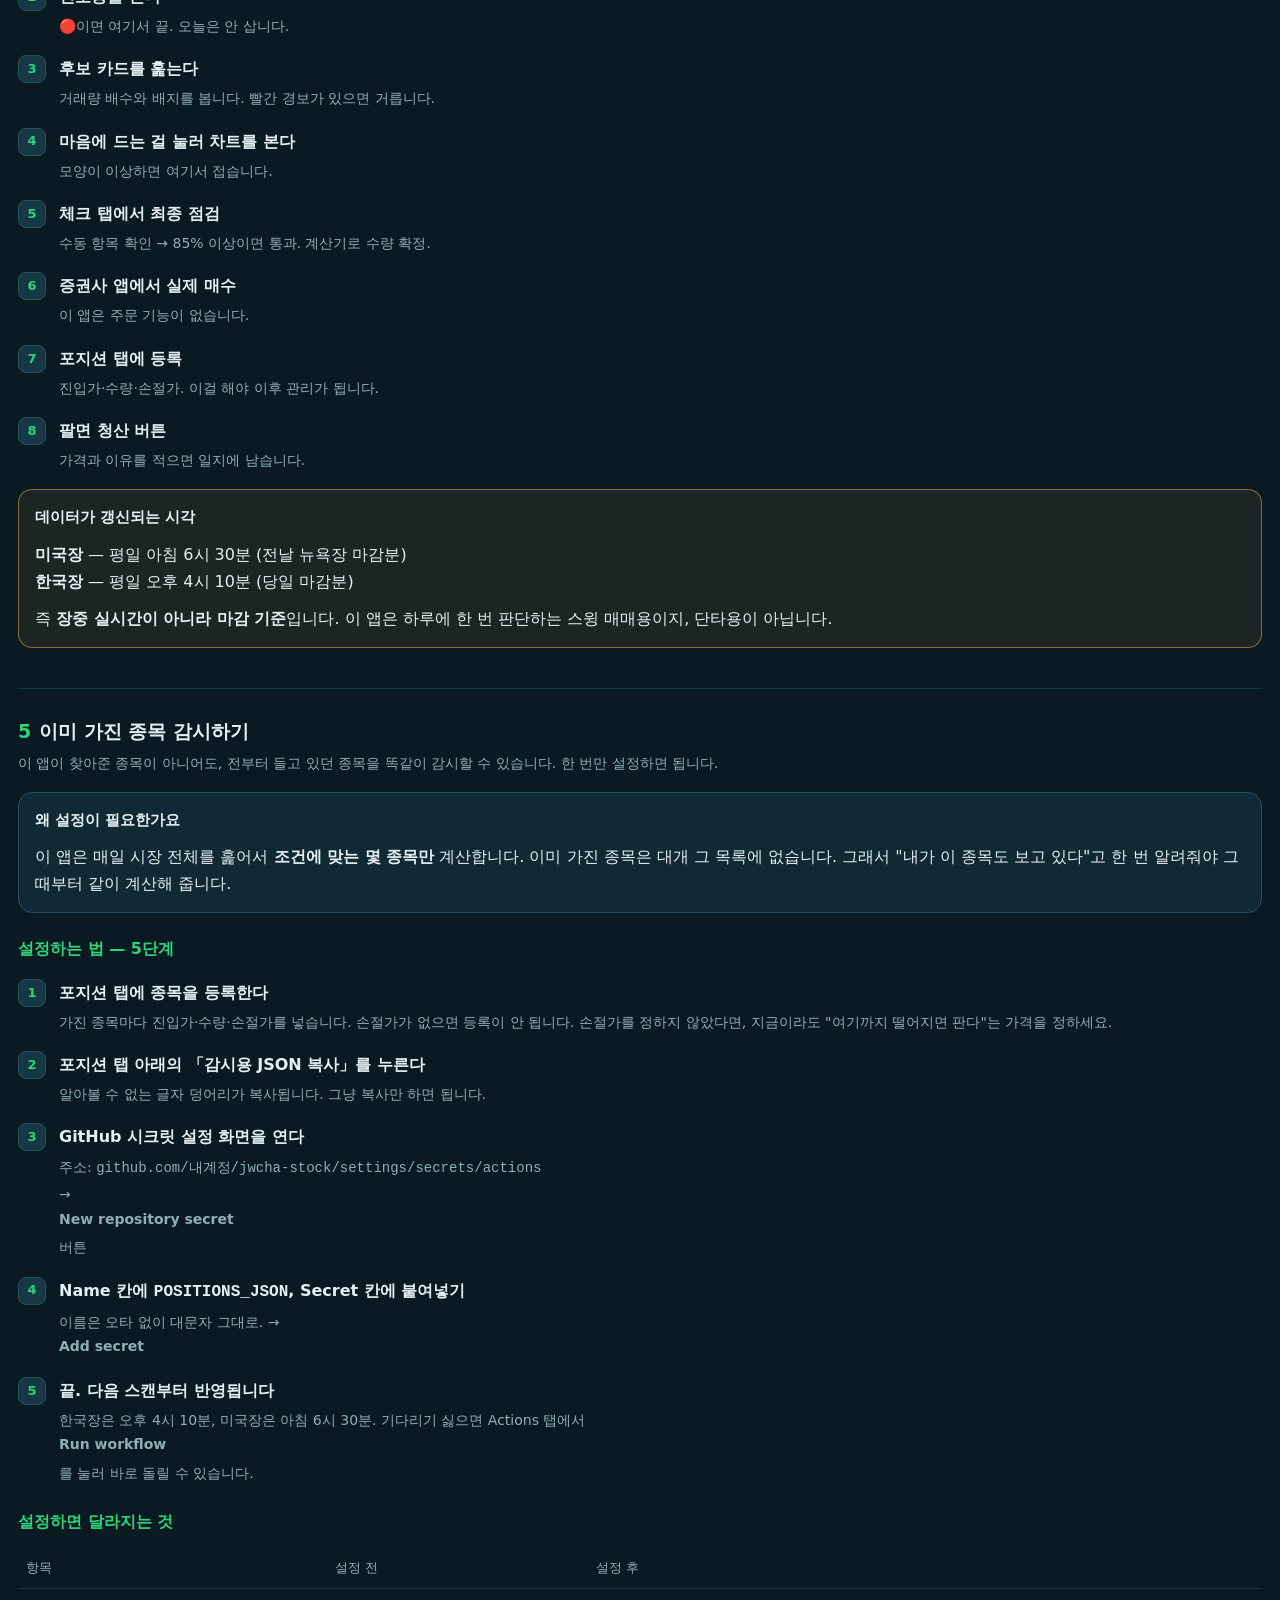
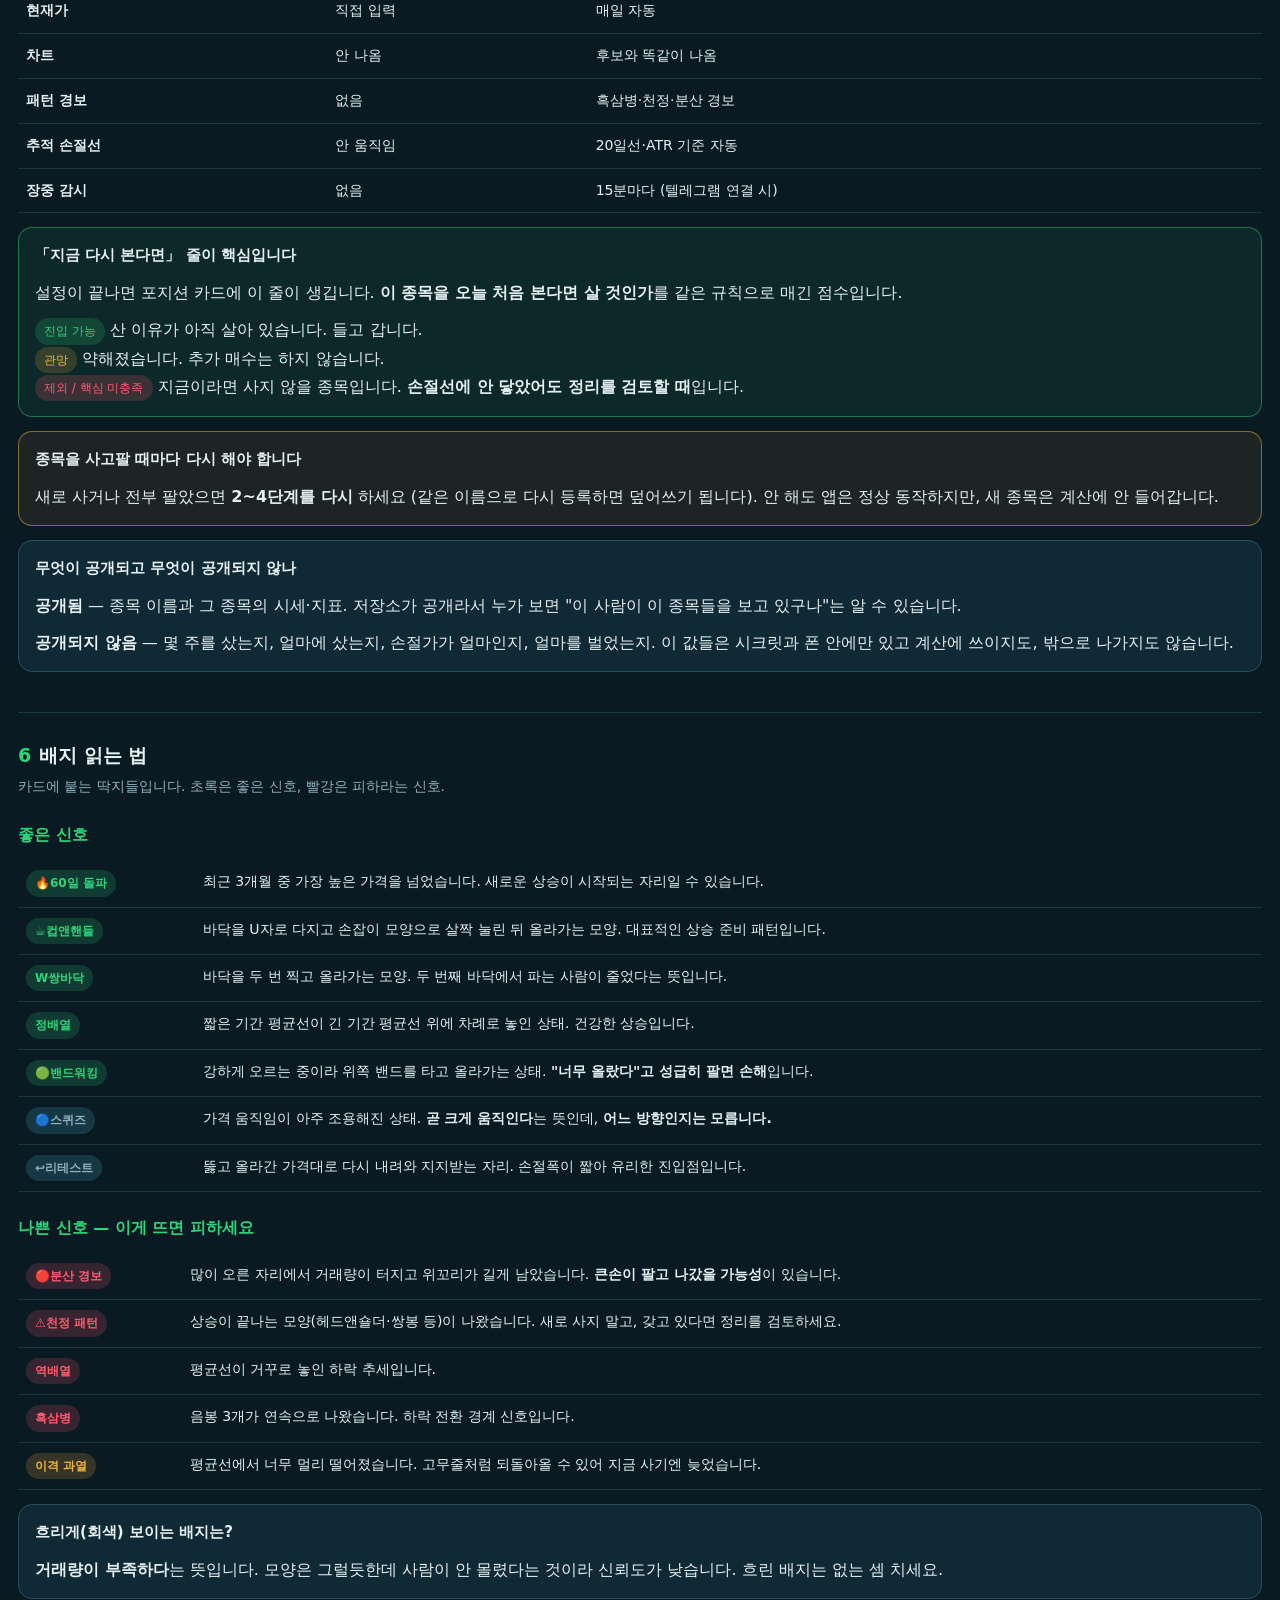
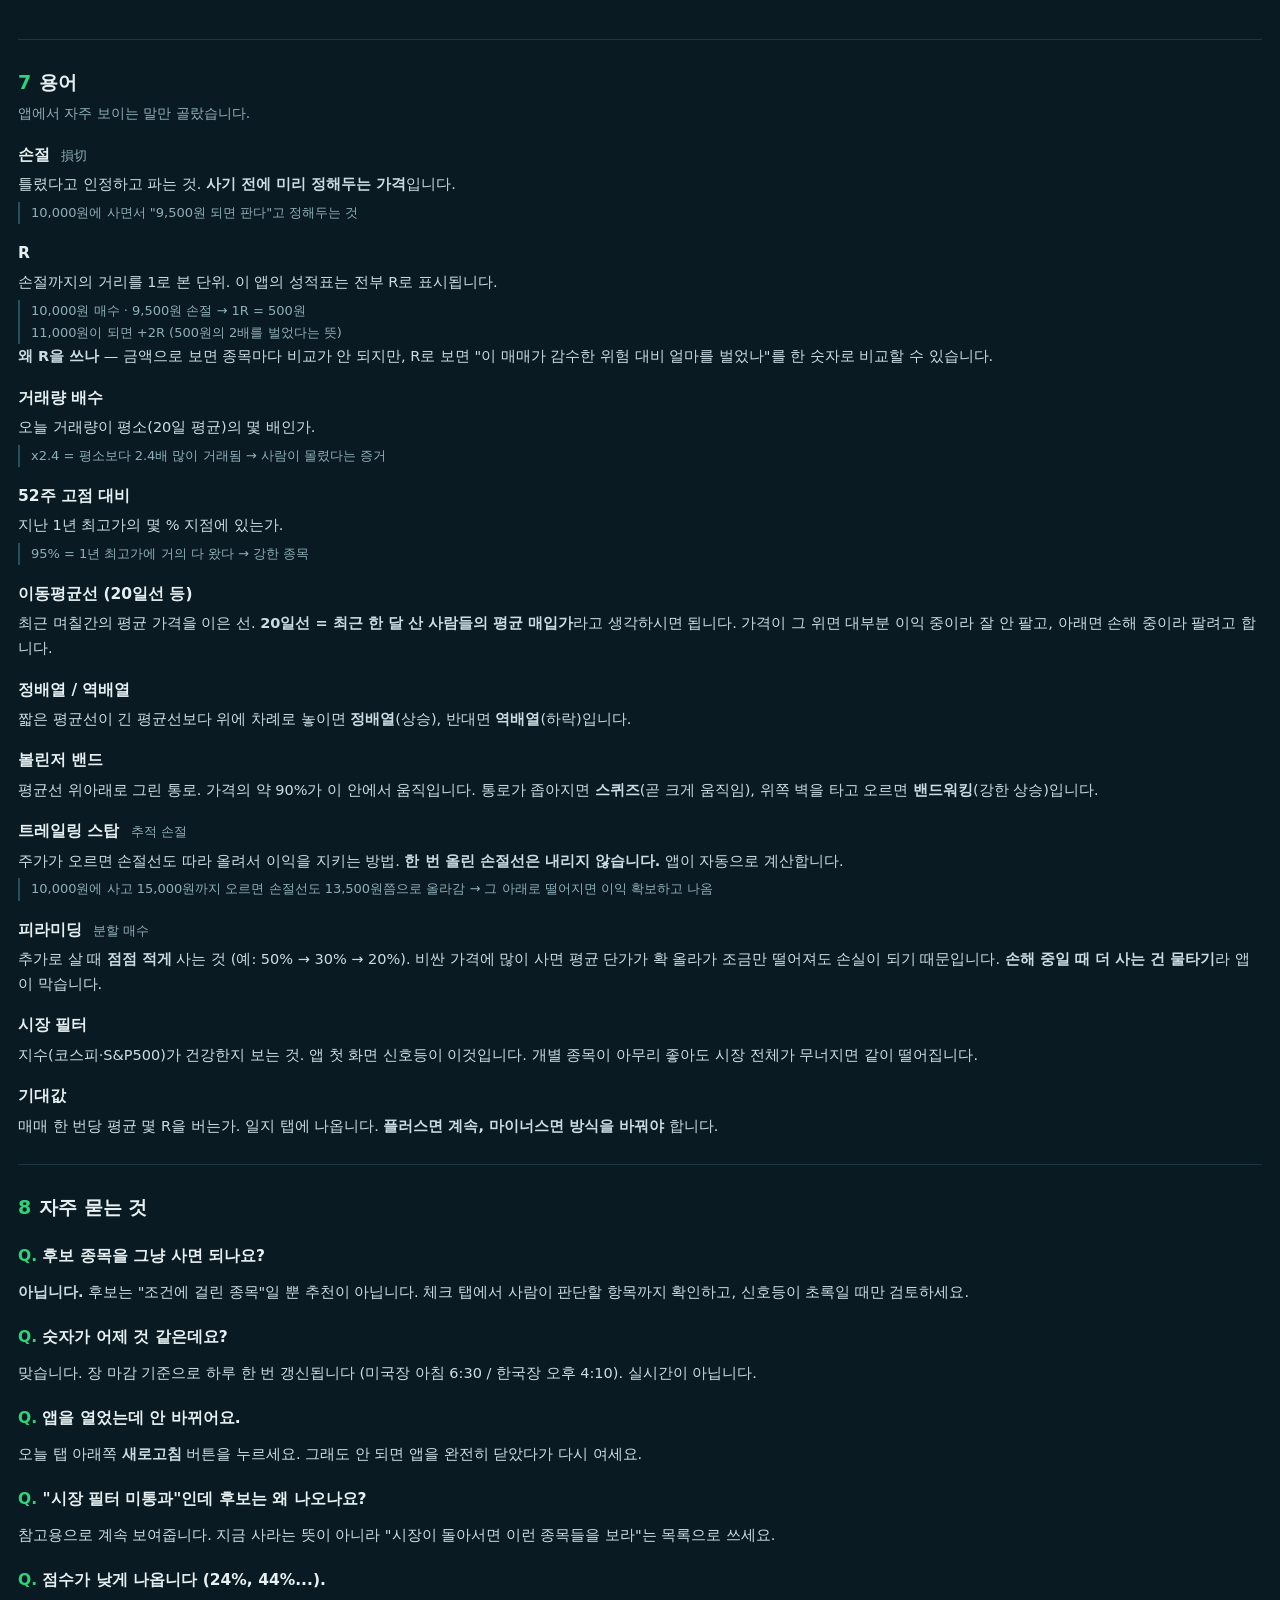
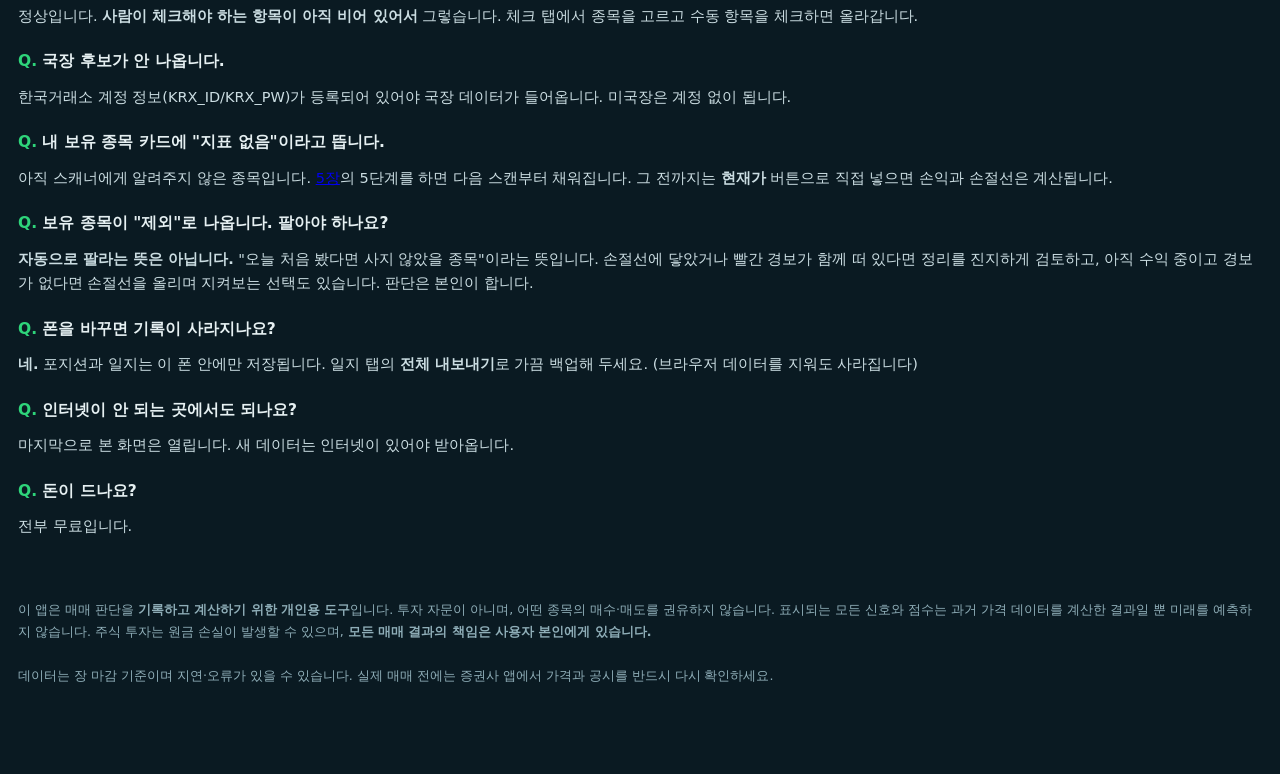
==== commit b295fd39: "보유 종목도 스캔 후보와 같은 지표·차트·룰셋 점수로 추적 지금까지는 보유 종목이 그날의 스캔 후보에 들지 못하면 앱이 아무것도 몰랐다. 현재가를 손으로 넣어야 했고 흑삼병·천정·" ====
--- a/docs/guide.html
+++ b/docs/guide.html
@@ -117,6 +117,7 @@
   <a href="#rule3">3가지 규칙</a>
   <a href="#screens">화면 보는 법</a>
   <a href="#daily">하루 순서</a>
+  <a href="#hold">보유 종목</a>
   <a href="#badge">배지 뜻</a>
   <a href="#words">용어</a>
   <a href="#faq">자주 묻는 것</a>
@@ -293,8 +294,84 @@
 </section>
 
 <!-- ══════════ 5 ══════════ -->
+<section id="hold">
+  <h2><span class="num">5</span>이미 가진 종목 감시하기</h2>
+  <p class="lead">이 앱이 찾아준 종목이 아니어도, 전부터 들고 있던 종목을 똑같이 감시할 수 있습니다.
+  한 번만 설정하면 됩니다.</p>
+
+  <div class="card">
+    <h4>왜 설정이 필요한가요</h4>
+    <p>이 앱은 매일 시장 전체를 훑어서 <b>조건에 맞는 몇 종목만</b> 계산합니다.
+    이미 가진 종목은 대개 그 목록에 없습니다. 그래서 "내가 이 종목도 보고 있다"고
+    한 번 알려줘야 그때부터 같이 계산해 줍니다.</p>
+  </div>
+
+  <h3>설정하는 법 — 5단계</h3>
+
+  <div class="step"><span class="n">1</span><span class="t">
+    <b>포지션 탭에 종목을 등록한다</b>
+    <span>가진 종목마다 진입가·수량·손절가를 넣습니다. 손절가가 없으면 등록이 안 됩니다.
+    손절가를 정하지 않았다면, 지금이라도 "여기까지 떨어지면 판다"는 가격을 정하세요.</span></span></div>
+
+  <div class="step"><span class="n">2</span><span class="t">
+    <b>포지션 탭 아래의 「감시용 JSON 복사」를 누른다</b>
+    <span>알아볼 수 없는 글자 덩어리가 복사됩니다. 그냥 복사만 하면 됩니다.</span></span></div>
+
+  <div class="step"><span class="n">3</span><span class="t">
+    <b>GitHub 시크릿 설정 화면을 연다</b>
+    <span>주소: <code>github.com/내계정/jwcha-stock/settings/secrets/actions</code><br>
+    → <b>New repository secret</b> 버튼</span></span></div>
+
+  <div class="step"><span class="n">4</span><span class="t">
+    <b>Name 칸에 <code>POSITIONS_JSON</code>, Secret 칸에 붙여넣기</b>
+    <span>이름은 오타 없이 대문자 그대로. → <b>Add secret</b></span></span></div>
+
+  <div class="step"><span class="n">5</span><span class="t">
+    <b>끝. 다음 스캔부터 반영됩니다</b>
+    <span>한국장은 오후 4시 10분, 미국장은 아침 6시 30분.
+    기다리기 싫으면 Actions 탭에서 <b>Run workflow</b> 를 눌러 바로 돌릴 수 있습니다.</span></span></div>
+
+  <h3>설정하면 달라지는 것</h3>
+  <table>
+    <tr><th>항목</th><th>설정 전</th><th>설정 후</th></tr>
+    <tr><td>현재가</td><td>직접 입력</td><td>매일 자동</td></tr>
+    <tr><td>차트</td><td>안 나옴</td><td>후보와 똑같이 나옴</td></tr>
+    <tr><td>패턴 경보</td><td>없음</td><td>흑삼병·천정·분산 경보</td></tr>
+    <tr><td>추적 손절선</td><td>안 움직임</td><td>20일선·ATR 기준 자동</td></tr>
+    <tr><td>장중 감시</td><td>없음</td><td>15분마다 (텔레그램 연결 시)</td></tr>
+  </table>
+
+  <div class="card go">
+    <h4>「지금 다시 본다면」 줄이 핵심입니다</h4>
+    <p>설정이 끝나면 포지션 카드에 이 줄이 생깁니다.
+    <b>이 종목을 오늘 처음 본다면 살 것인가</b>를 같은 규칙으로 매긴 점수입니다.</p>
+    <p style="margin-top:8px">
+    <span class="badge go">진입 가능</span> 산 이유가 아직 살아 있습니다. 들고 갑니다.<br>
+    <span class="badge warn">관망</span> 약해졌습니다. 추가 매수는 하지 않습니다.<br>
+    <span class="badge bad">제외 / 핵심 미충족</span> 지금이라면 사지 않을 종목입니다.
+    <b>손절선에 안 닿았어도 정리를 검토할 때</b>입니다.</p>
+  </div>
+
+  <div class="card warn">
+    <h4>종목을 사고팔 때마다 다시 해야 합니다</h4>
+    <p>새로 사거나 전부 팔았으면 <b>2~4단계를 다시</b> 하세요
+    (같은 이름으로 다시 등록하면 덮어쓰기 됩니다).
+    안 해도 앱은 정상 동작하지만, 새 종목은 계산에 안 들어갑니다.</p>
+  </div>
+
+  <div class="card">
+    <h4>무엇이 공개되고 무엇이 공개되지 않나</h4>
+    <p><b>공개됨</b> — 종목 이름과 그 종목의 시세·지표. 저장소가 공개라서
+    누가 보면 "이 사람이 이 종목들을 보고 있구나"는 알 수 있습니다.</p>
+    <p style="margin-top:8px"><b>공개되지 않음</b> — 몇 주를 샀는지, 얼마에 샀는지,
+    손절가가 얼마인지, 얼마를 벌었는지. 이 값들은 시크릿과 폰 안에만 있고
+    계산에 쓰이지도, 밖으로 나가지도 않습니다.</p>
+  </div>
+</section>
+
+<!-- ══════════ 6 ══════════ -->
 <section id="badge">
-  <h2><span class="num">5</span>배지 읽는 법</h2>
+  <h2><span class="num">6</span>배지 읽는 법</h2>
   <p class="lead">카드에 붙는 딱지들입니다. 초록은 좋은 신호, 빨강은 피하라는 신호.</p>
 
   <h3>좋은 신호</h3>
@@ -337,9 +414,9 @@
   </div>
 </section>
 
-<!-- ══════════ 6 ══════════ -->
+<!-- ══════════ 7 ══════════ -->
 <section id="words">
-  <h2><span class="num">6</span>용어</h2>
+  <h2><span class="num">7</span>용어</h2>
   <p class="lead">앱에서 자주 보이는 말만 골랐습니다.</p>
 
   <dl>
@@ -395,9 +472,9 @@
   </dl>
 </section>
 
-<!-- ══════════ 7 ══════════ -->
+<!-- ══════════ 8 ══════════ -->
 <section id="faq">
-  <h2><span class="num">7</span>자주 묻는 것</h2>
+  <h2><span class="num">8</span>자주 묻는 것</h2>
 
   <p class="q">후보 종목을 그냥 사면 되나요?</p>
   <p class="a"><b>아닙니다.</b> 후보는 "조건에 걸린 종목"일 뿐 추천이 아닙니다.
@@ -422,6 +499,17 @@
   <p class="q">국장 후보가 안 나옵니다.</p>
   <p class="a">한국거래소 계정 정보(KRX_ID/KRX_PW)가 등록되어 있어야 국장 데이터가 들어옵니다.
   미국장은 계정 없이 됩니다.</p>
+
+  <p class="q">내 보유 종목 카드에 "지표 없음"이라고 뜹니다.</p>
+  <p class="a">아직 스캐너에게 알려주지 않은 종목입니다.
+  <a href="#hold">5장</a>의 5단계를 하면 다음 스캔부터 채워집니다.
+  그 전까지는 <b>현재가</b> 버튼으로 직접 넣으면 손익과 손절선은 계산됩니다.</p>
+
+  <p class="q">보유 종목이 "제외"로 나옵니다. 팔아야 하나요?</p>
+  <p class="a"><b>자동으로 팔라는 뜻은 아닙니다.</b> "오늘 처음 봤다면 사지 않았을 종목"이라는 뜻입니다.
+  손절선에 닿았거나 빨간 경보가 함께 떠 있다면 정리를 진지하게 검토하고,
+  아직 수익 중이고 경보가 없다면 손절선을 올리며 지켜보는 선택도 있습니다.
+  판단은 본인이 합니다.</p>
 
   <p class="q">폰을 바꾸면 기록이 사라지나요?</p>
   <p class="a"><b>네.</b> 포지션과 일지는 이 폰 안에만 저장됩니다.
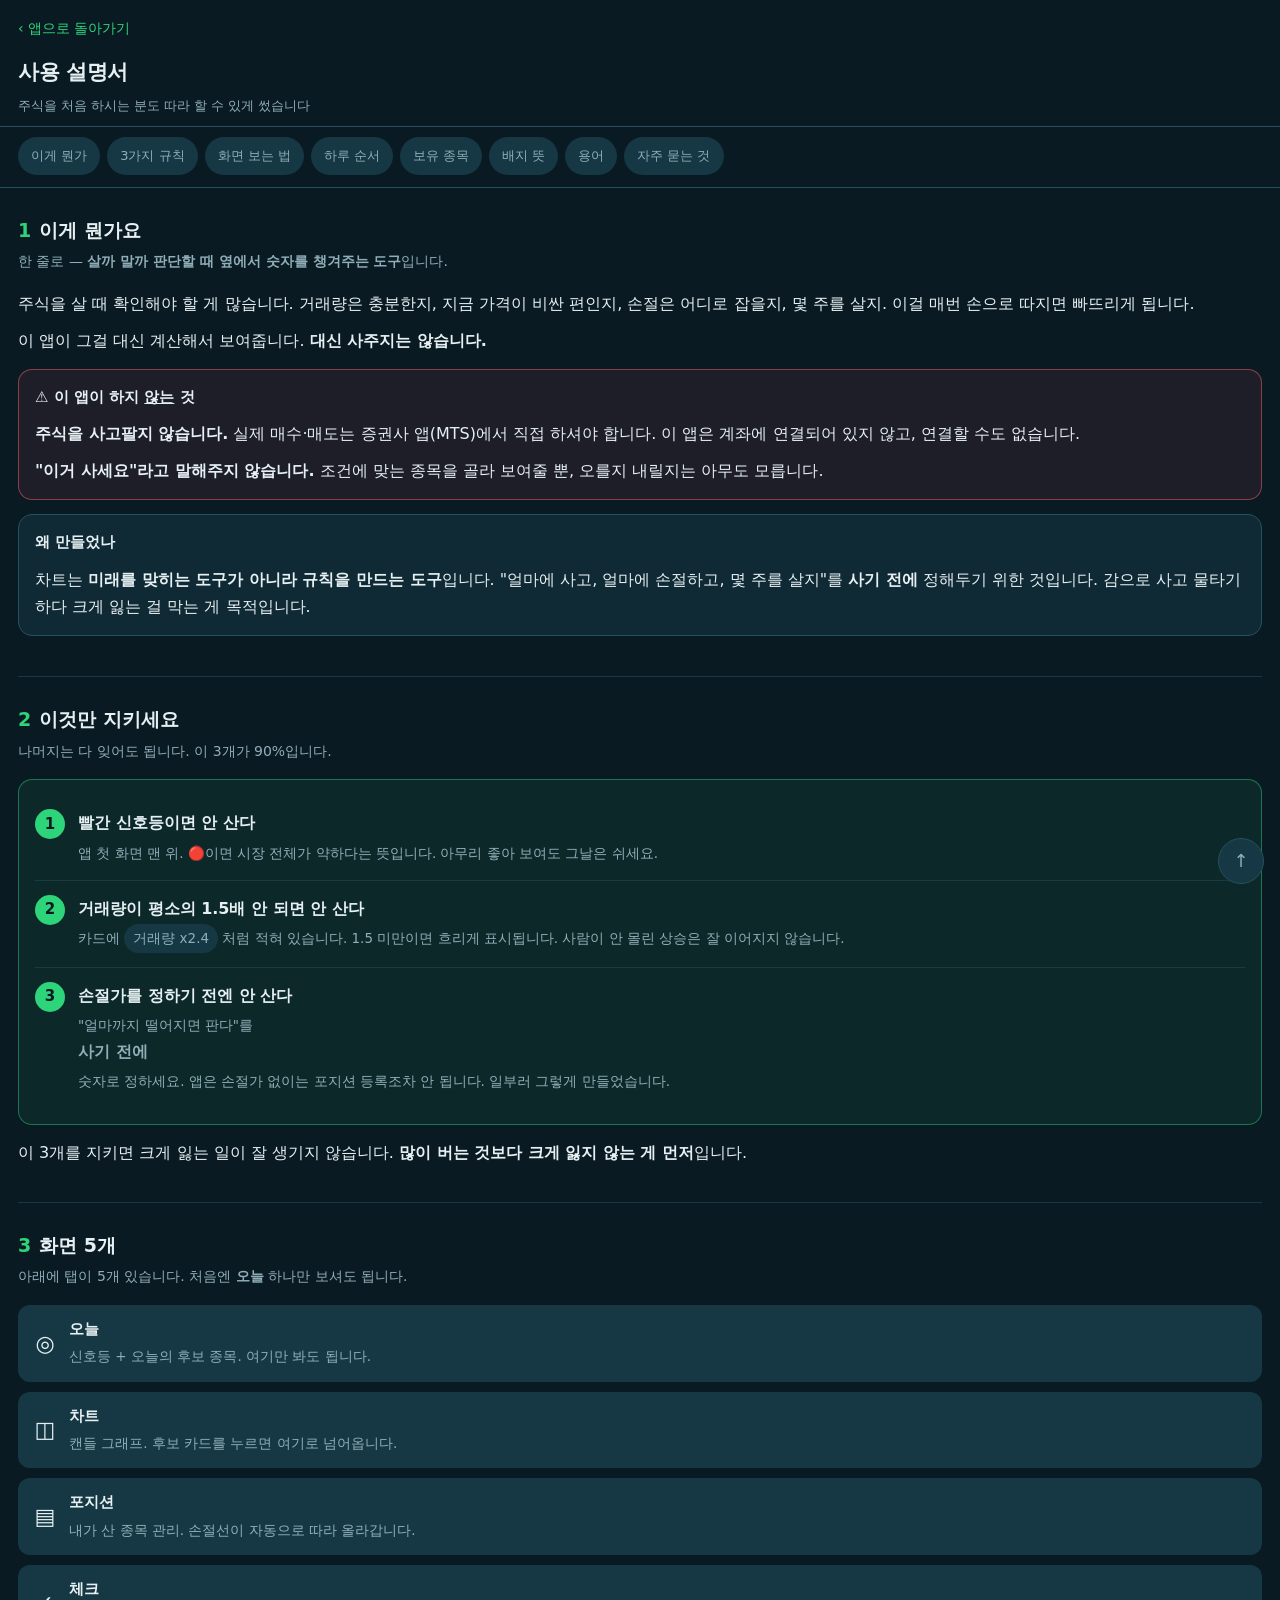
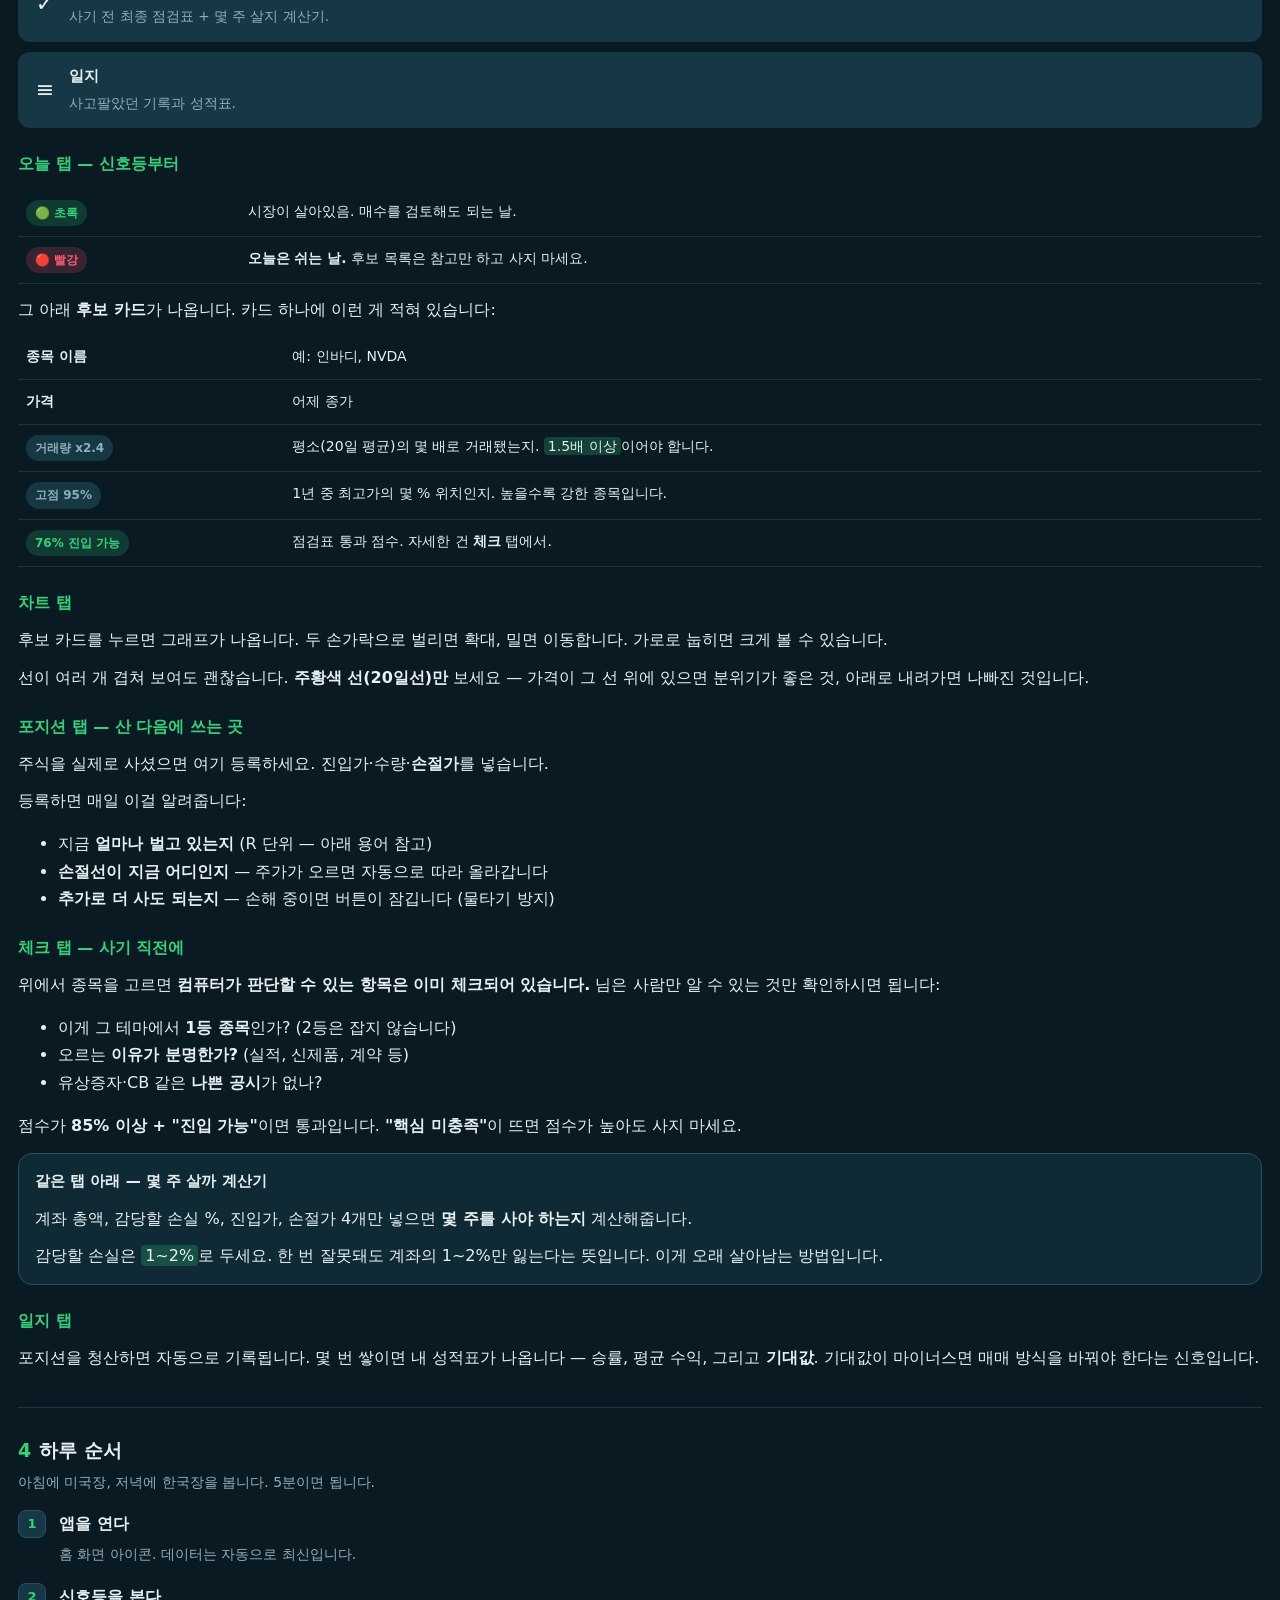
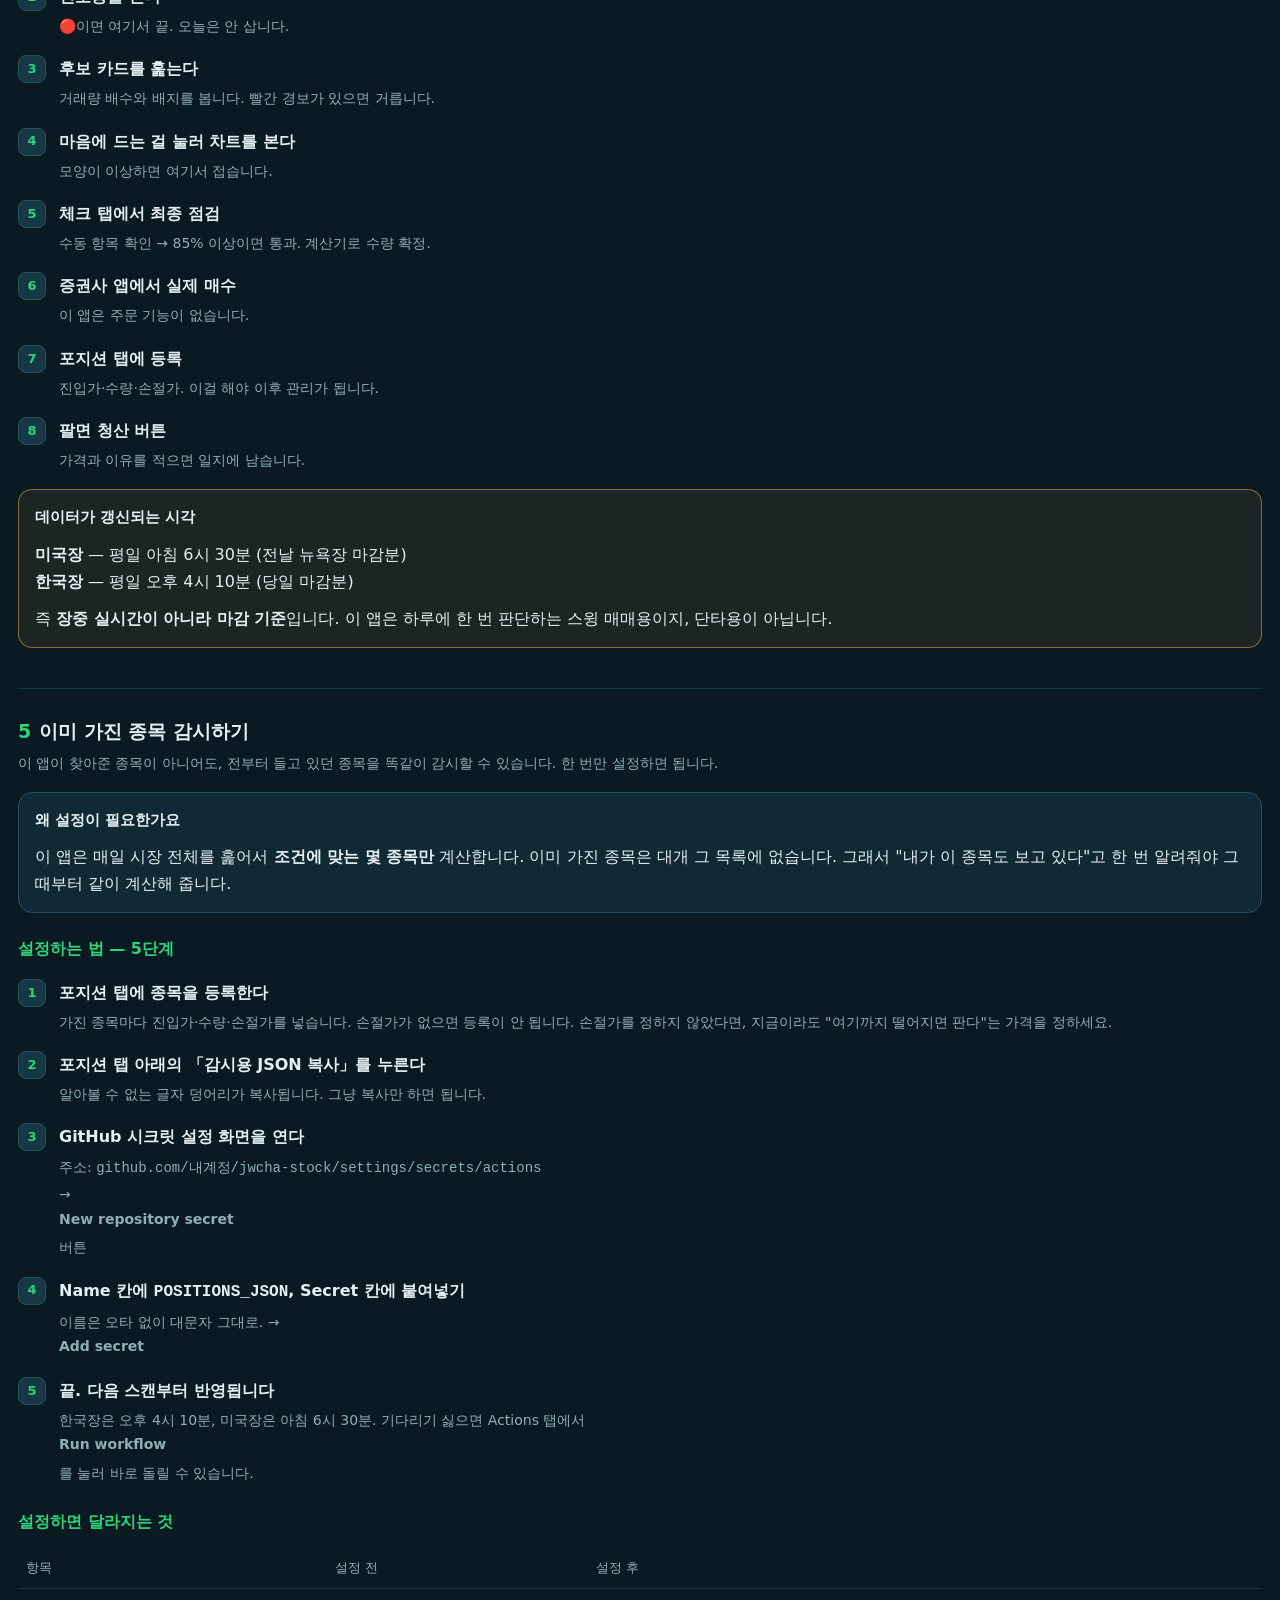
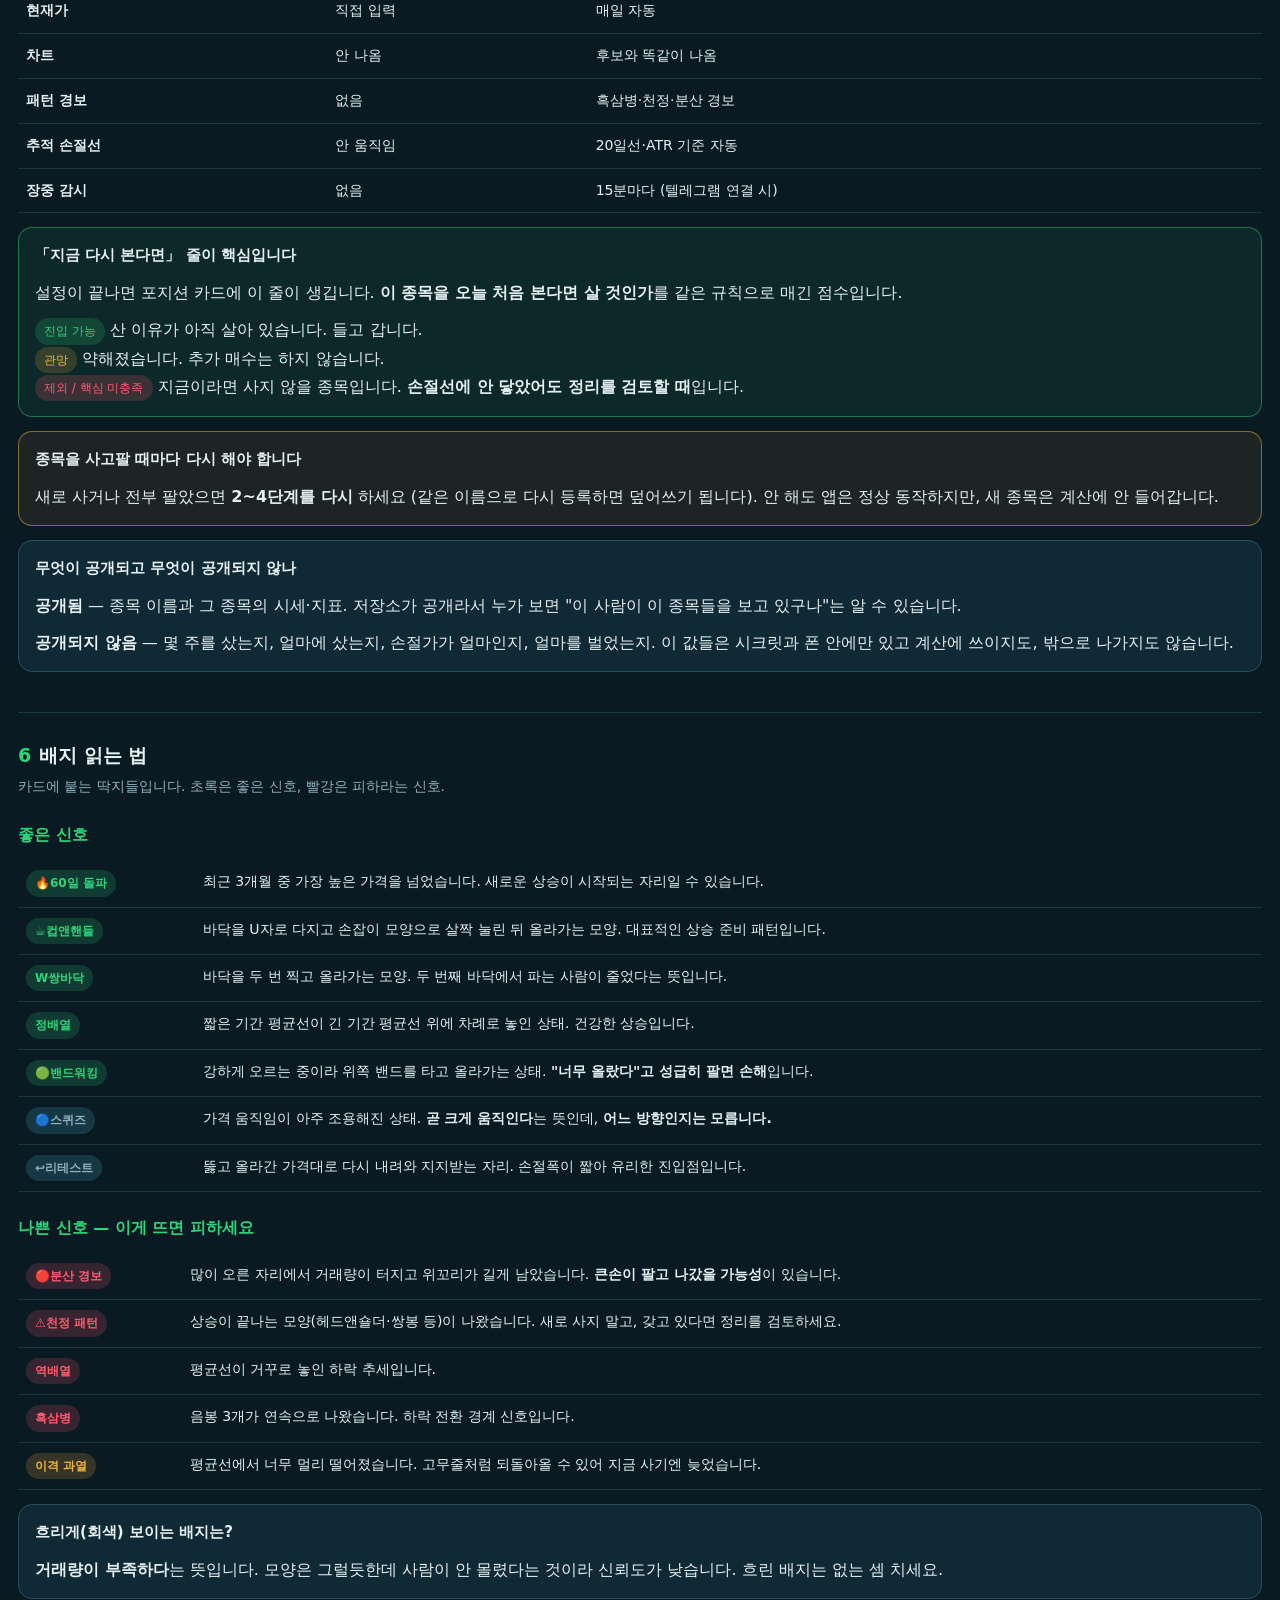
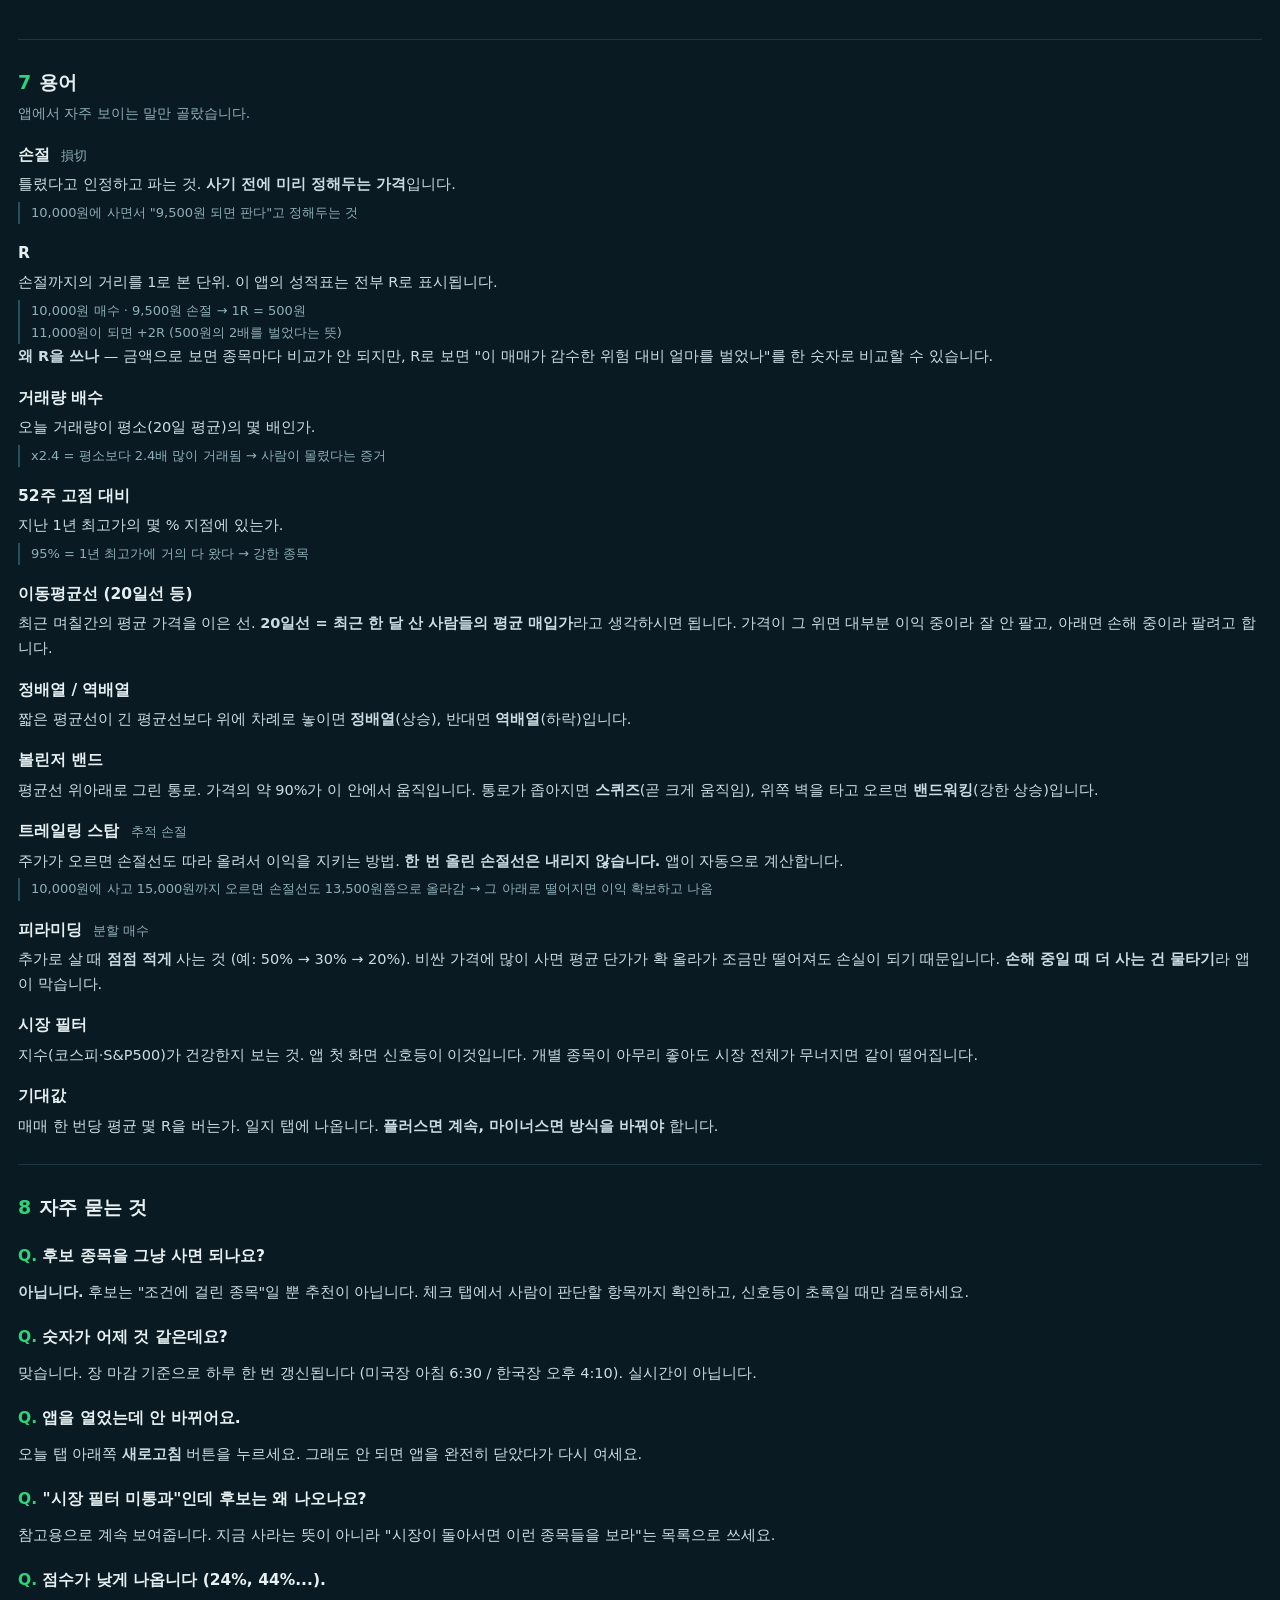
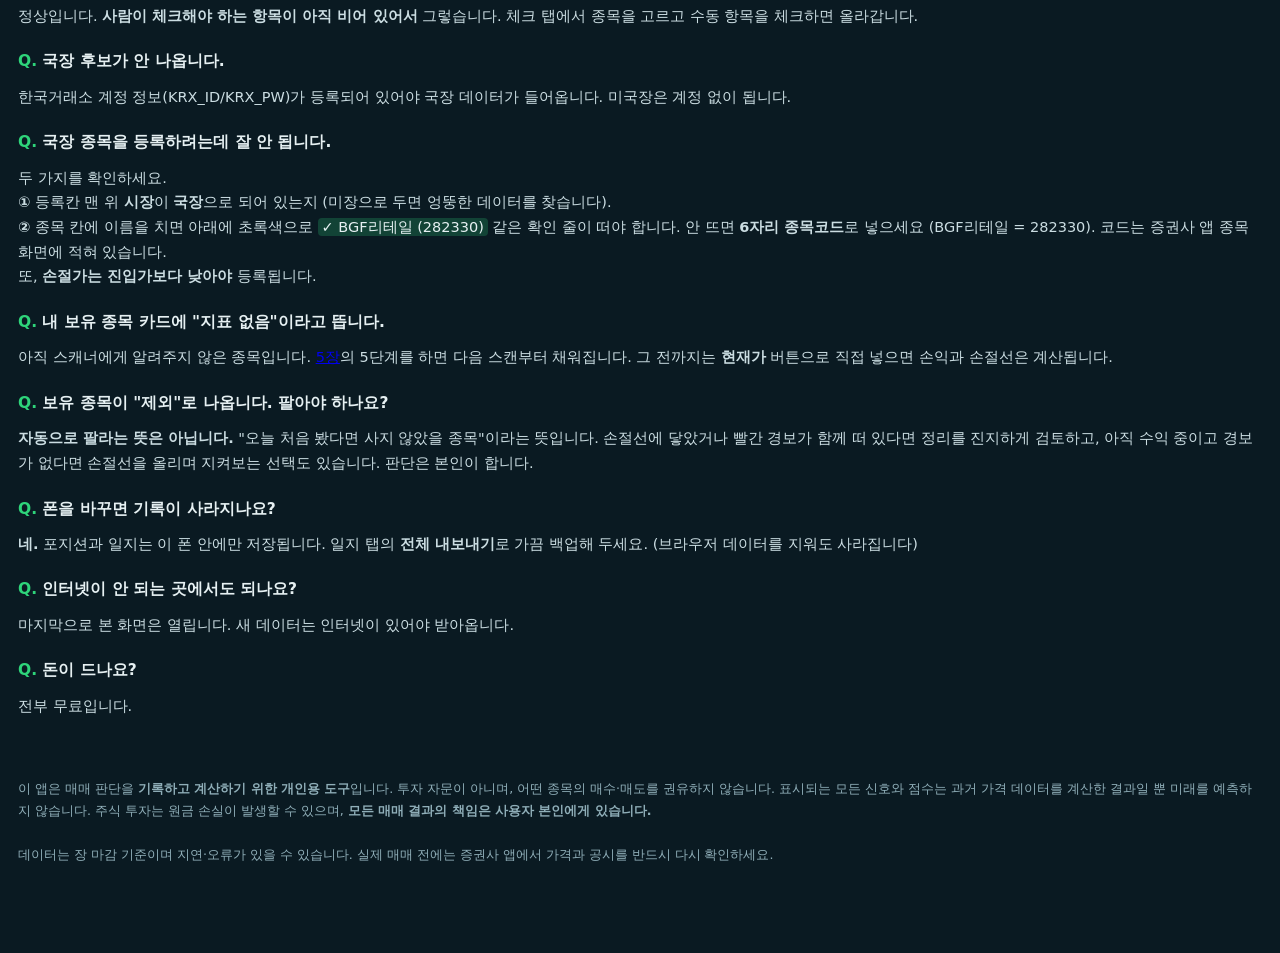
==== commit 61d08653: "포지션 등록: 시장을 직접 고르고, 종목명으로 코드를 찾아준다 국장 종목을 등록할 수 없었다. 원인이 둘이다.  첫째, 등록 시장이 상단 탭(S.market)을 그대로 물려받았다." ====
--- a/docs/guide.html
+++ b/docs/guide.html
@@ -500,6 +500,15 @@
   <p class="a">한국거래소 계정 정보(KRX_ID/KRX_PW)가 등록되어 있어야 국장 데이터가 들어옵니다.
   미국장은 계정 없이 됩니다.</p>
 
+  <p class="q">국장 종목을 등록하려는데 잘 안 됩니다.</p>
+  <p class="a">두 가지를 확인하세요.<br>
+  <b>①</b> 등록칸 맨 위 <b>시장</b>이 <b>국장</b>으로 되어 있는지 (미장으로 두면 엉뚱한 데이터를 찾습니다).<br>
+  <b>②</b> 종목 칸에 이름을 치면 아래에 초록색으로
+  <mark>✓ BGF리테일 (282330)</mark> 같은 확인 줄이 떠야 합니다.
+  안 뜨면 <b>6자리 종목코드</b>로 넣으세요 (BGF리테일 = 282330).
+  코드는 증권사 앱 종목 화면에 적혀 있습니다.<br>
+  또, <b>손절가는 진입가보다 낮아야</b> 등록됩니다.</p>
+
   <p class="q">내 보유 종목 카드에 "지표 없음"이라고 뜹니다.</p>
   <p class="a">아직 스캐너에게 알려주지 않은 종목입니다.
   <a href="#hold">5장</a>의 5단계를 하면 다음 스캔부터 채워집니다.
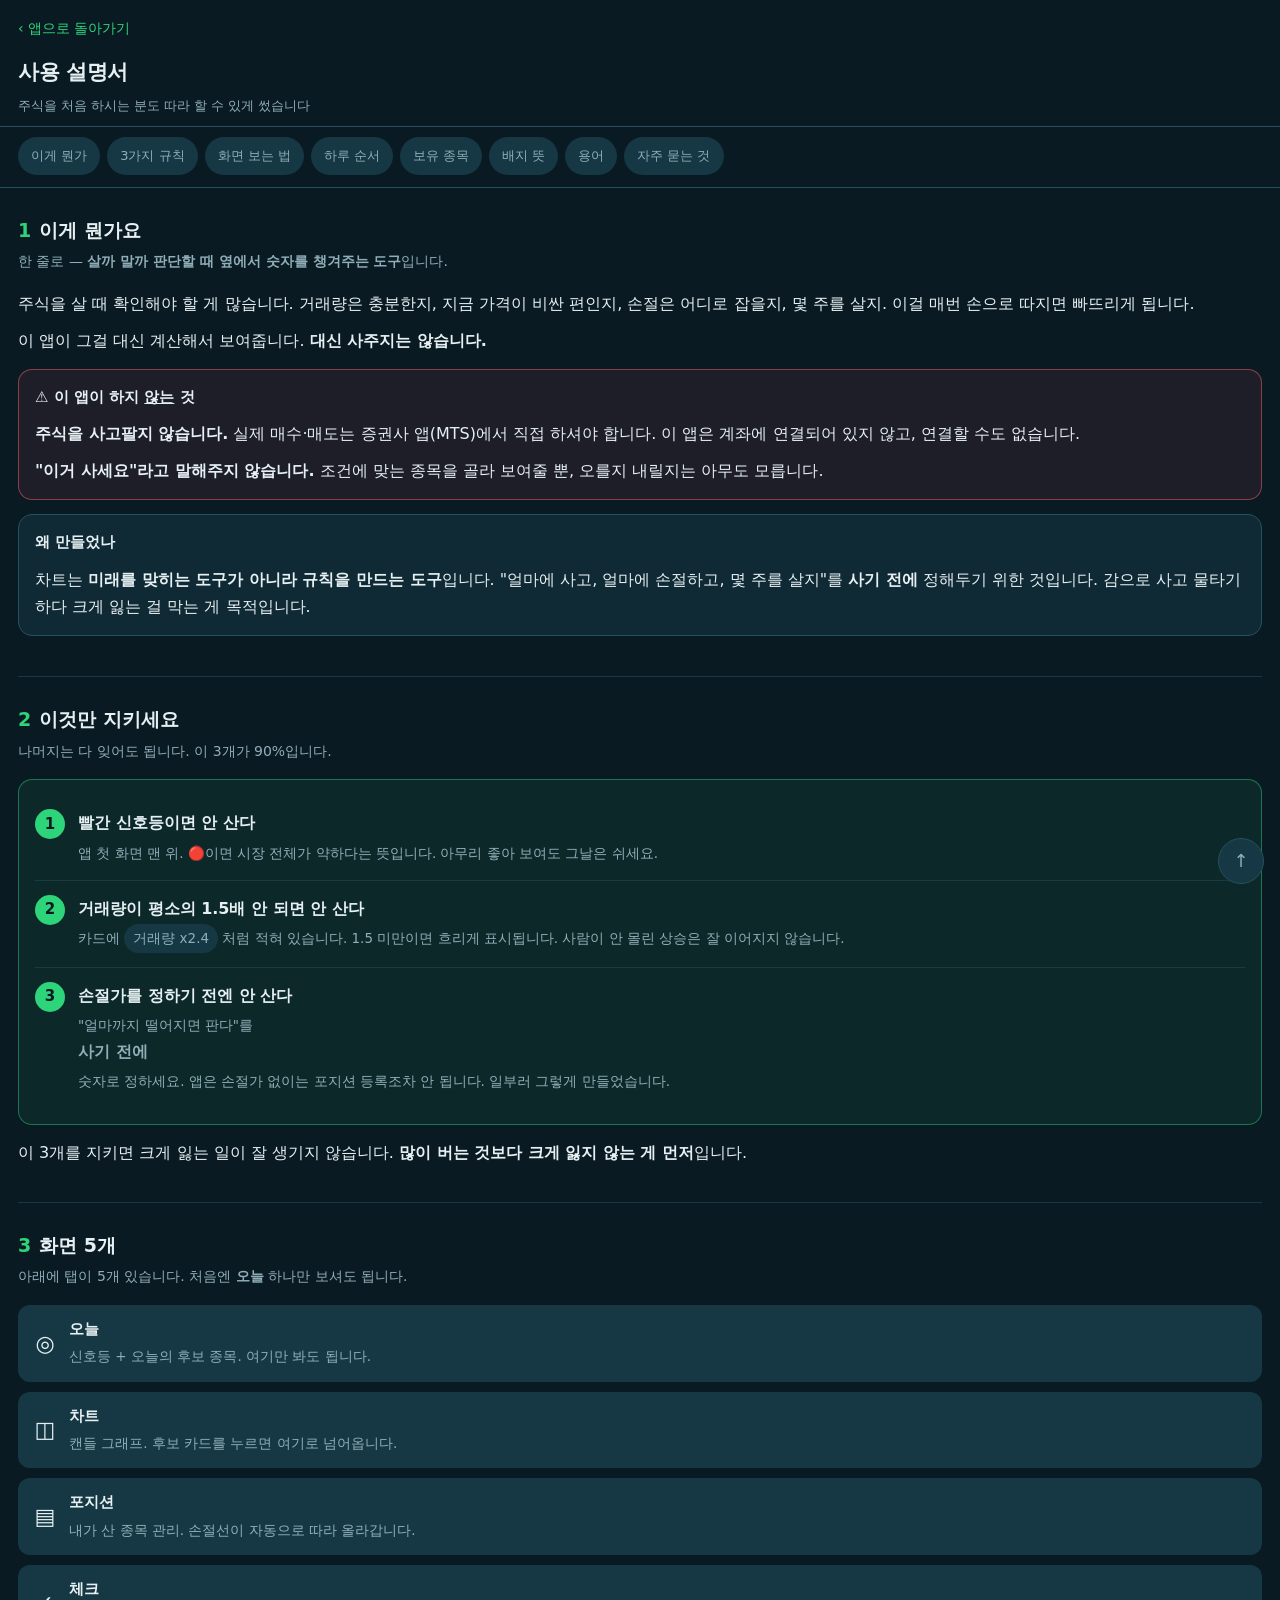
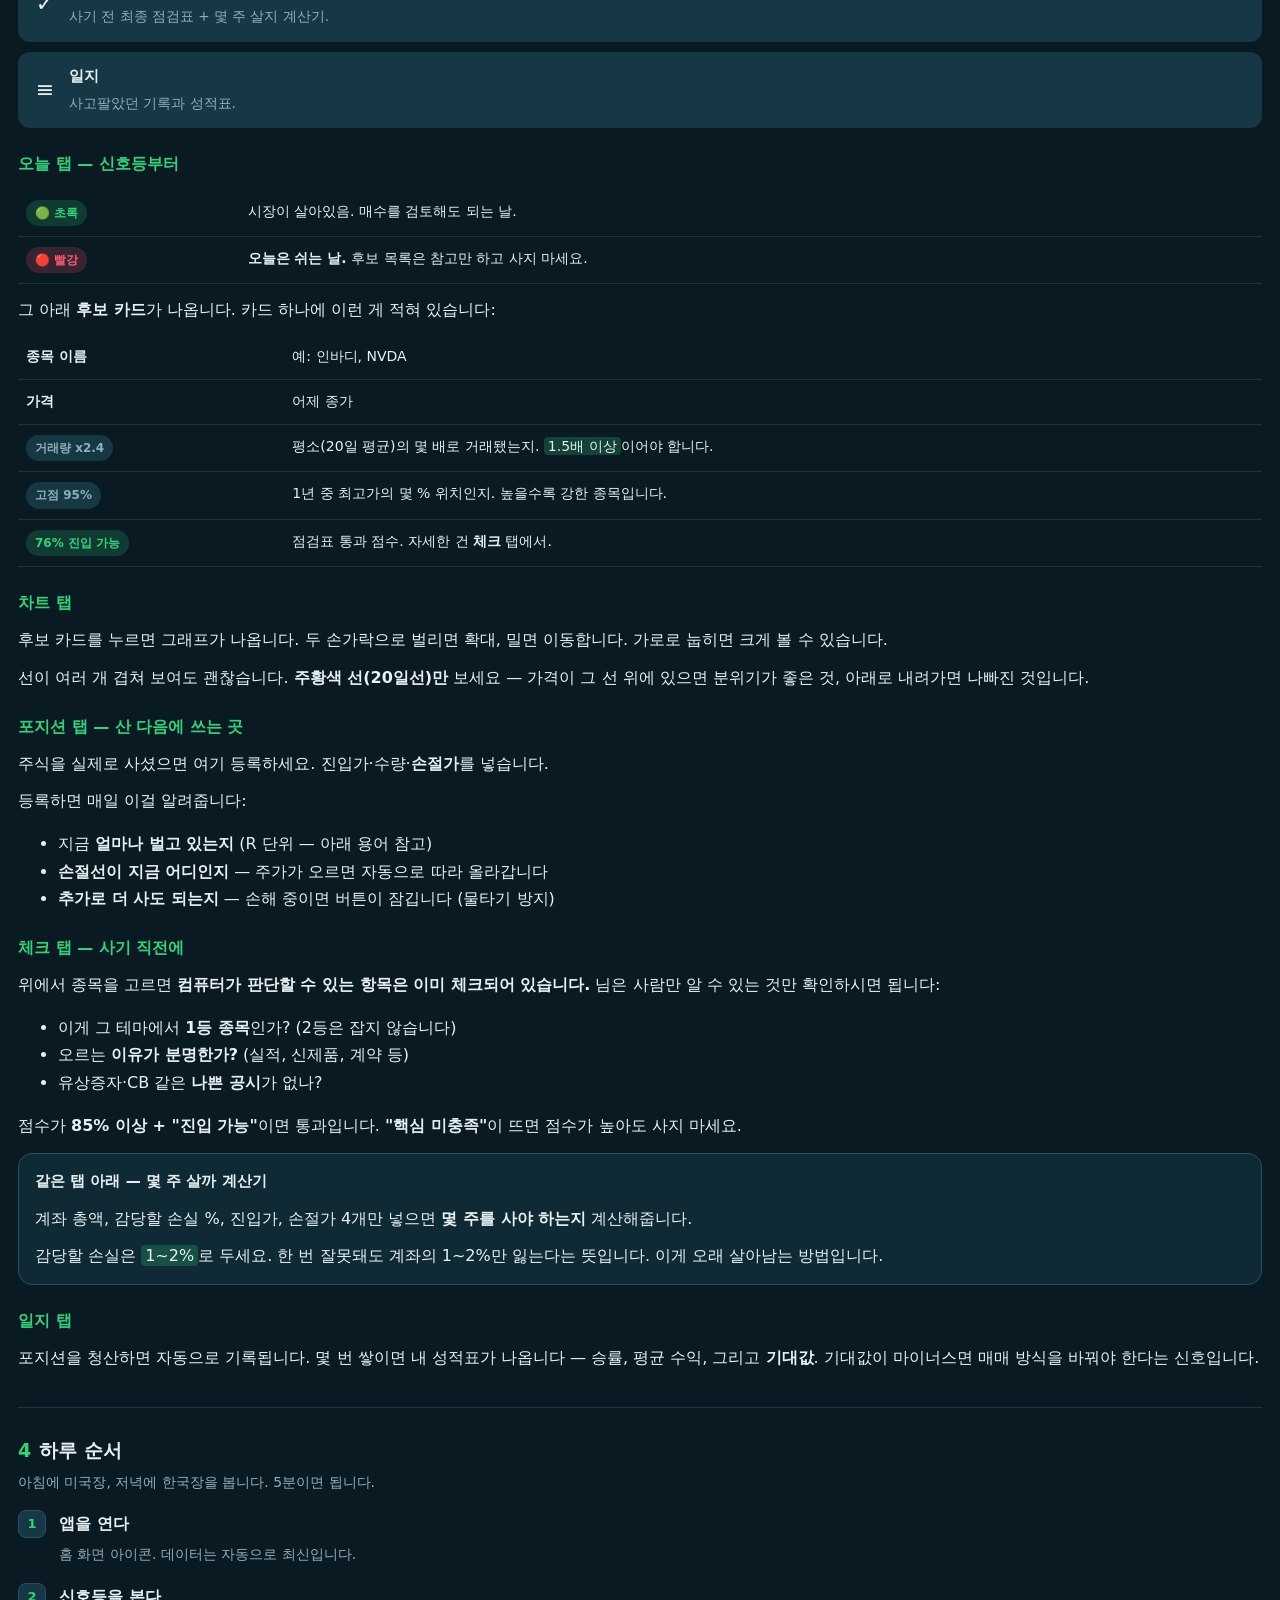
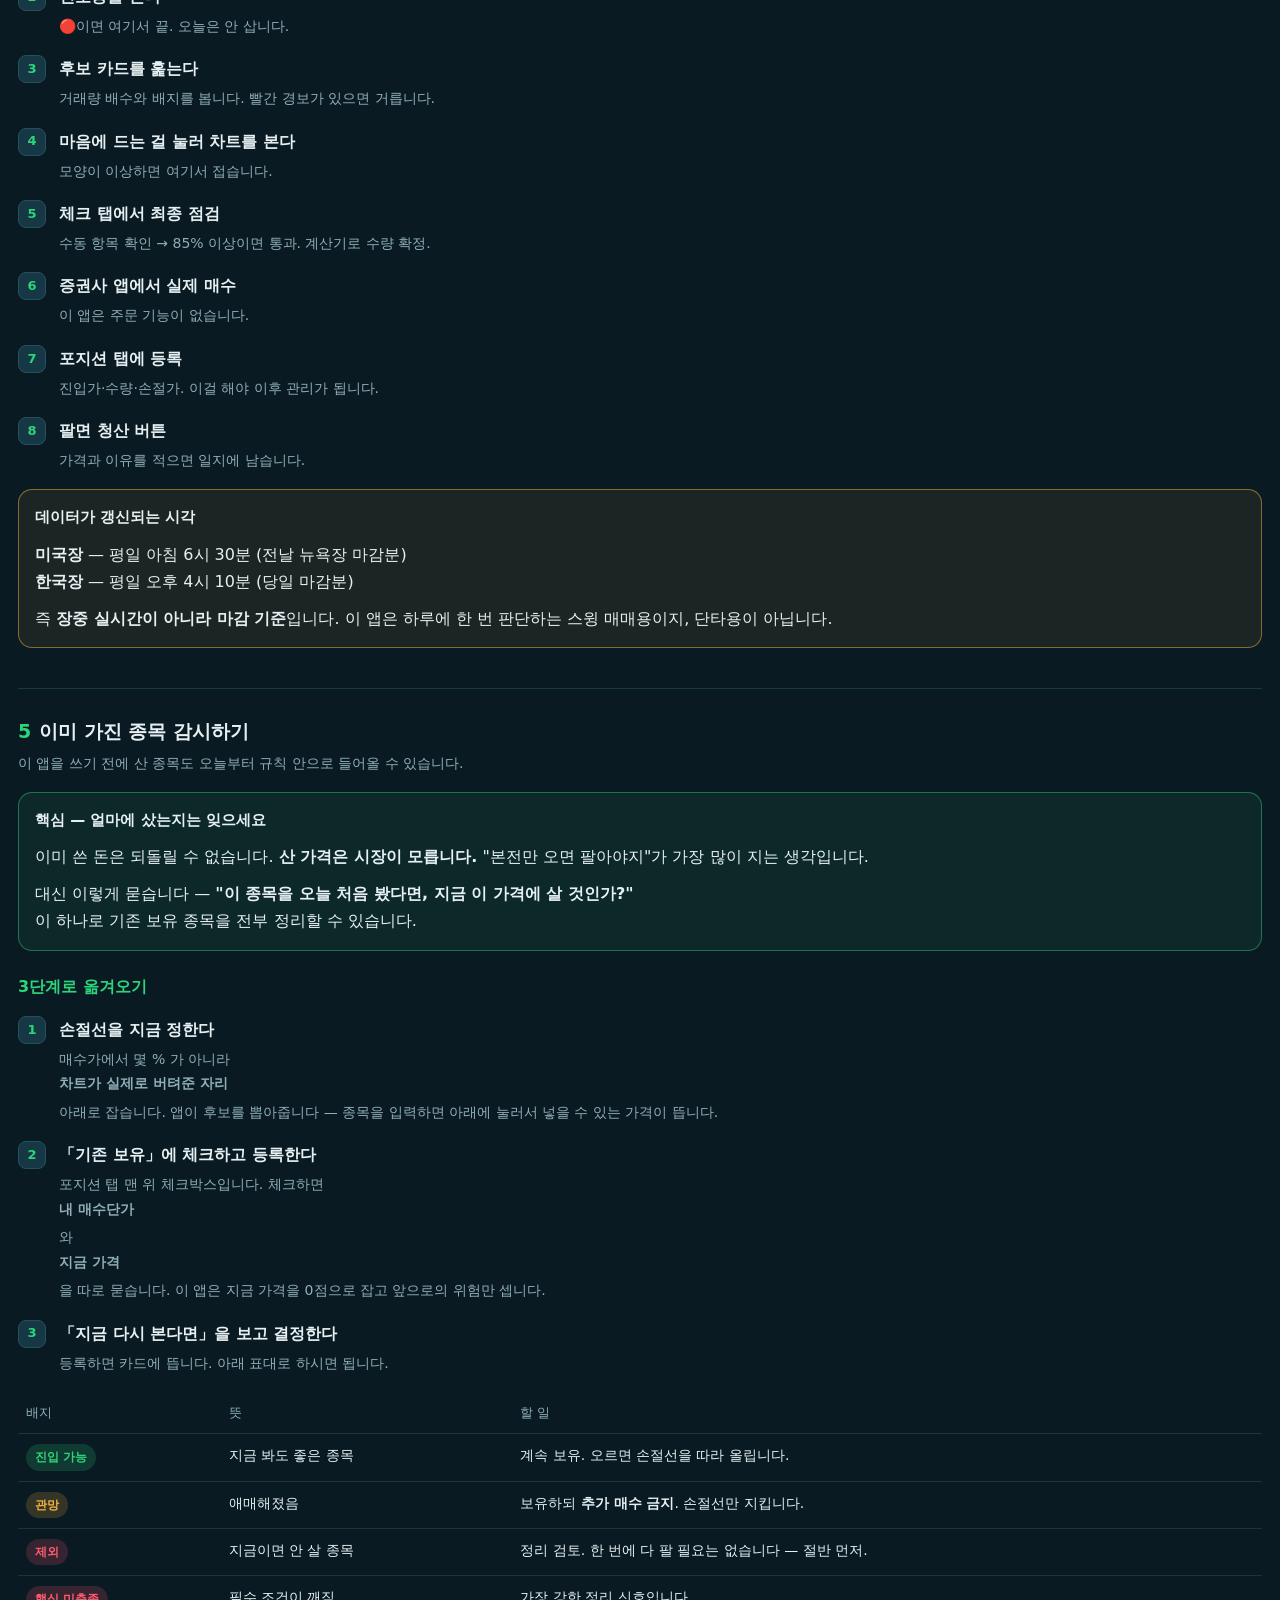
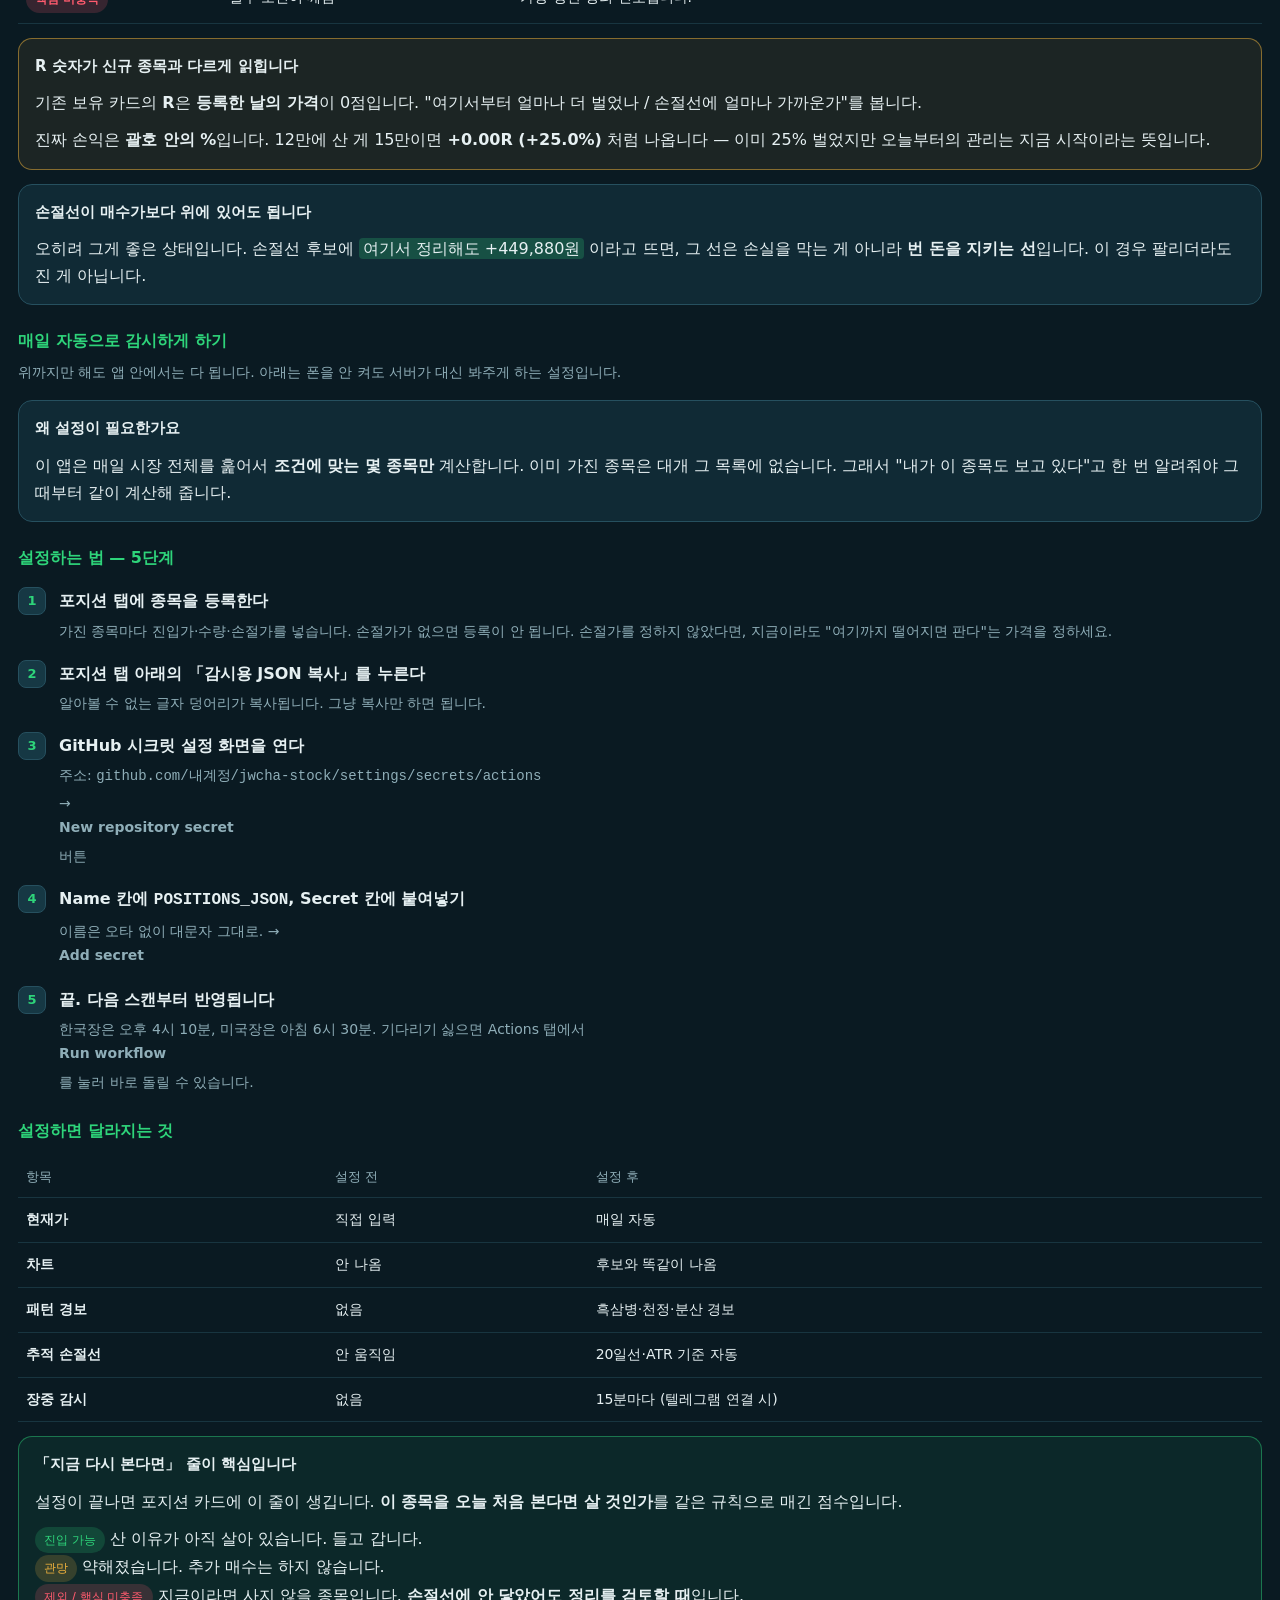
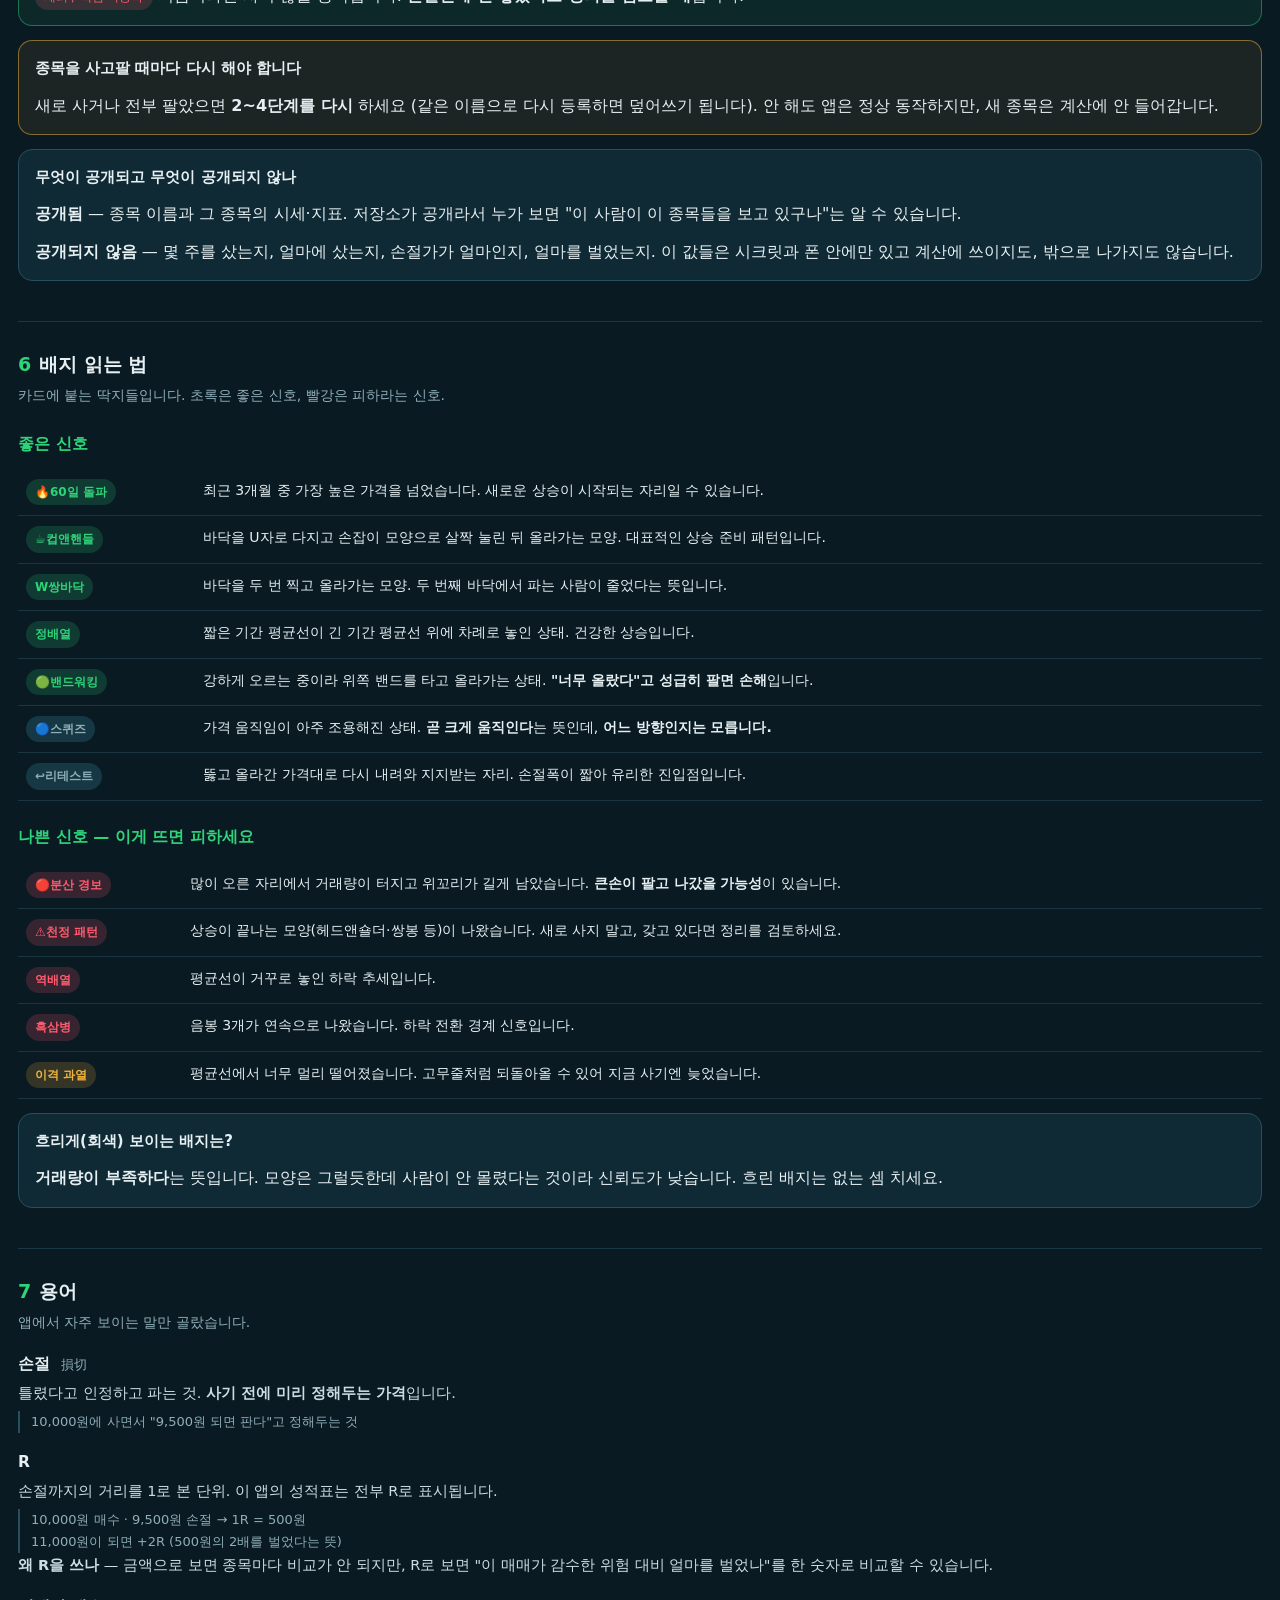
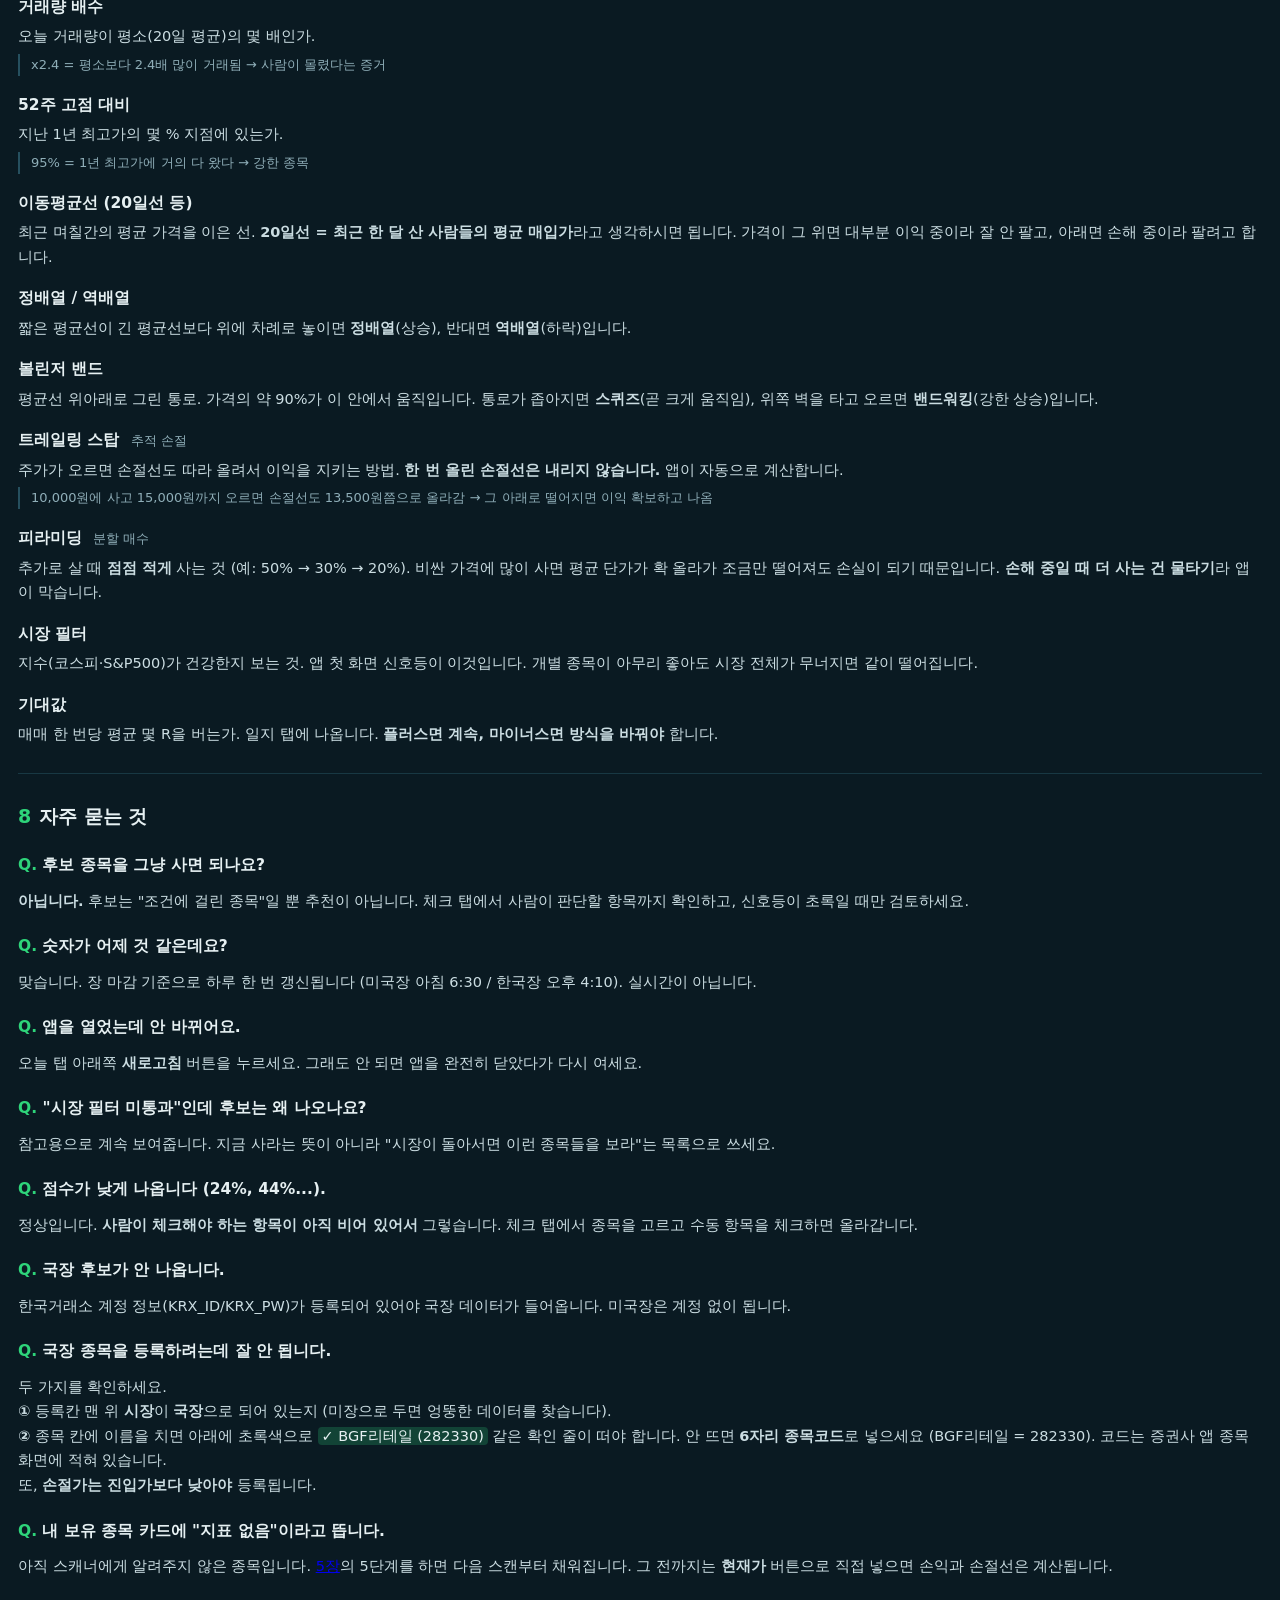
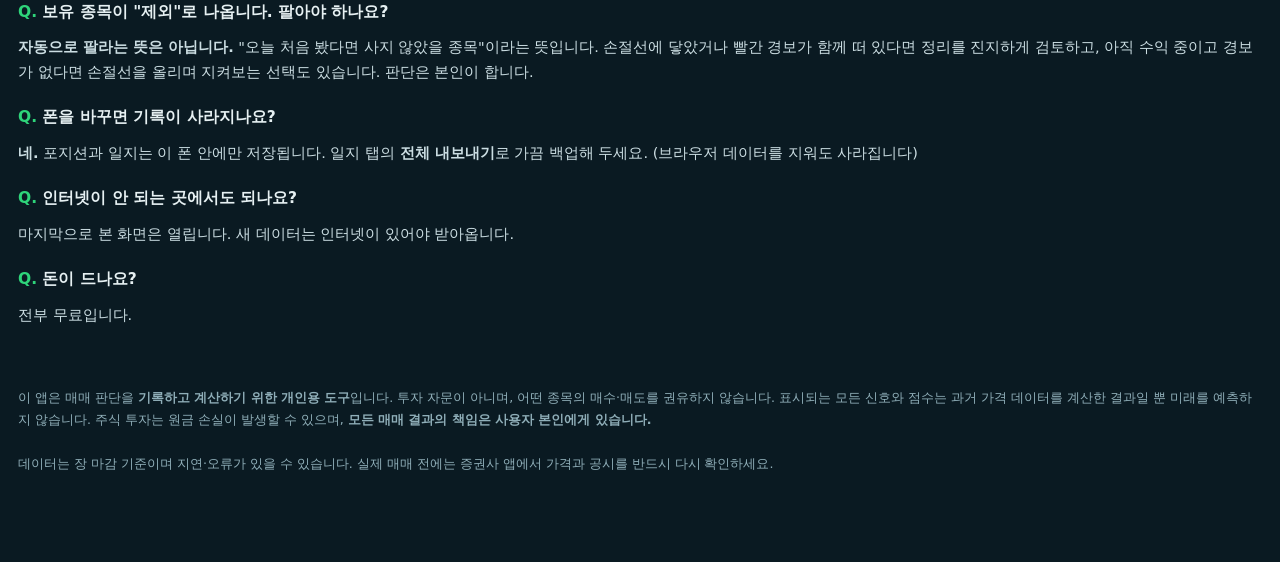
==== commit cfa5d1df: "기존 보유 종목을 오늘 기준으로 규칙에 편입 이 앱을 쓰기 전에 산 종목은 매수가 기준 R 이 쓸모없다. 이미 물린 종목은 -3R 처럼 나오고, 그 숫자로는 앞으로 감수하는 위험을" ====
--- a/docs/guide.html
+++ b/docs/guide.html
@@ -296,8 +296,65 @@
 <!-- ══════════ 5 ══════════ -->
 <section id="hold">
   <h2><span class="num">5</span>이미 가진 종목 감시하기</h2>
-  <p class="lead">이 앱이 찾아준 종목이 아니어도, 전부터 들고 있던 종목을 똑같이 감시할 수 있습니다.
-  한 번만 설정하면 됩니다.</p>
+  <p class="lead">이 앱을 쓰기 전에 산 종목도 오늘부터 규칙 안으로 들어올 수 있습니다.</p>
+
+  <div class="card go">
+    <h4>핵심 — 얼마에 샀는지는 잊으세요</h4>
+    <p>이미 쓴 돈은 되돌릴 수 없습니다. <b>산 가격은 시장이 모릅니다.</b>
+    "본전만 오면 팔아야지"가 가장 많이 지는 생각입니다.</p>
+    <p style="margin-top:8px">대신 이렇게 묻습니다 —
+    <b>"이 종목을 오늘 처음 봤다면, 지금 이 가격에 살 것인가?"</b><br>
+    이 하나로 기존 보유 종목을 전부 정리할 수 있습니다.</p>
+  </div>
+
+  <h3>3단계로 옮겨오기</h3>
+
+  <div class="step"><span class="n">1</span><span class="t">
+    <b>손절선을 지금 정한다</b>
+    <span>매수가에서 몇 % 가 아니라 <b>차트가 실제로 버텨준 자리</b> 아래로 잡습니다.
+    앱이 후보를 뽑아줍니다 — 종목을 입력하면 아래에 눌러서 넣을 수 있는 가격이 뜹니다.</span></span></div>
+
+  <div class="step"><span class="n">2</span><span class="t">
+    <b>「기존 보유」에 체크하고 등록한다</b>
+    <span>포지션 탭 맨 위 체크박스입니다. 체크하면 <b>내 매수단가</b>와 <b>지금 가격</b>을 따로 묻습니다.
+    이 앱은 지금 가격을 0점으로 잡고 앞으로의 위험만 셉니다.</span></span></div>
+
+  <div class="step"><span class="n">3</span><span class="t">
+    <b>「지금 다시 본다면」을 보고 결정한다</b>
+    <span>등록하면 카드에 뜹니다. 아래 표대로 하시면 됩니다.</span></span></div>
+
+  <table>
+    <tr><th>배지</th><th>뜻</th><th>할 일</th></tr>
+    <tr><td><span class="badge go">진입 가능</span></td><td>지금 봐도 좋은 종목</td>
+      <td>계속 보유. 오르면 손절선을 따라 올립니다.</td></tr>
+    <tr><td><span class="badge warn">관망</span></td><td>애매해졌음</td>
+      <td>보유하되 <b>추가 매수 금지</b>. 손절선만 지킵니다.</td></tr>
+    <tr><td><span class="badge bad">제외</span></td><td>지금이면 안 살 종목</td>
+      <td>정리 검토. 한 번에 다 팔 필요는 없습니다 — 절반 먼저.</td></tr>
+    <tr><td><span class="badge bad">핵심 미충족</span></td><td>필수 조건이 깨짐</td>
+      <td>가장 강한 정리 신호입니다.</td></tr>
+  </table>
+
+  <div class="card warn">
+    <h4>R 숫자가 신규 종목과 다르게 읽힙니다</h4>
+    <p>기존 보유 카드의 <b>R</b>은 <b>등록한 날의 가격</b>이 0점입니다.
+    "여기서부터 얼마나 더 벌었나 / 손절선에 얼마나 가까운가"를 봅니다.</p>
+    <p style="margin-top:8px">진짜 손익은 <b>괄호 안의 %</b>입니다.
+    12만에 산 게 15만이면 <b>+0.00R (+25.0%)</b> 처럼 나옵니다 —
+    이미 25% 벌었지만 오늘부터의 관리는 지금 시작이라는 뜻입니다.</p>
+  </div>
+
+  <div class="card">
+    <h4>손절선이 매수가보다 위에 있어도 됩니다</h4>
+    <p>오히려 그게 좋은 상태입니다. 손절선 후보에
+    <mark>여기서 정리해도 +449,880원</mark> 이라고 뜨면,
+    그 선은 손실을 막는 게 아니라 <b>번 돈을 지키는 선</b>입니다.
+    이 경우 팔리더라도 진 게 아닙니다.</p>
+  </div>
+
+  <h3>매일 자동으로 감시하게 하기</h3>
+  <p class="lead">위까지만 해도 앱 안에서는 다 됩니다. 아래는 폰을 안 켜도
+  서버가 대신 봐주게 하는 설정입니다.</p>
 
   <div class="card">
     <h4>왜 설정이 필요한가요</h4>
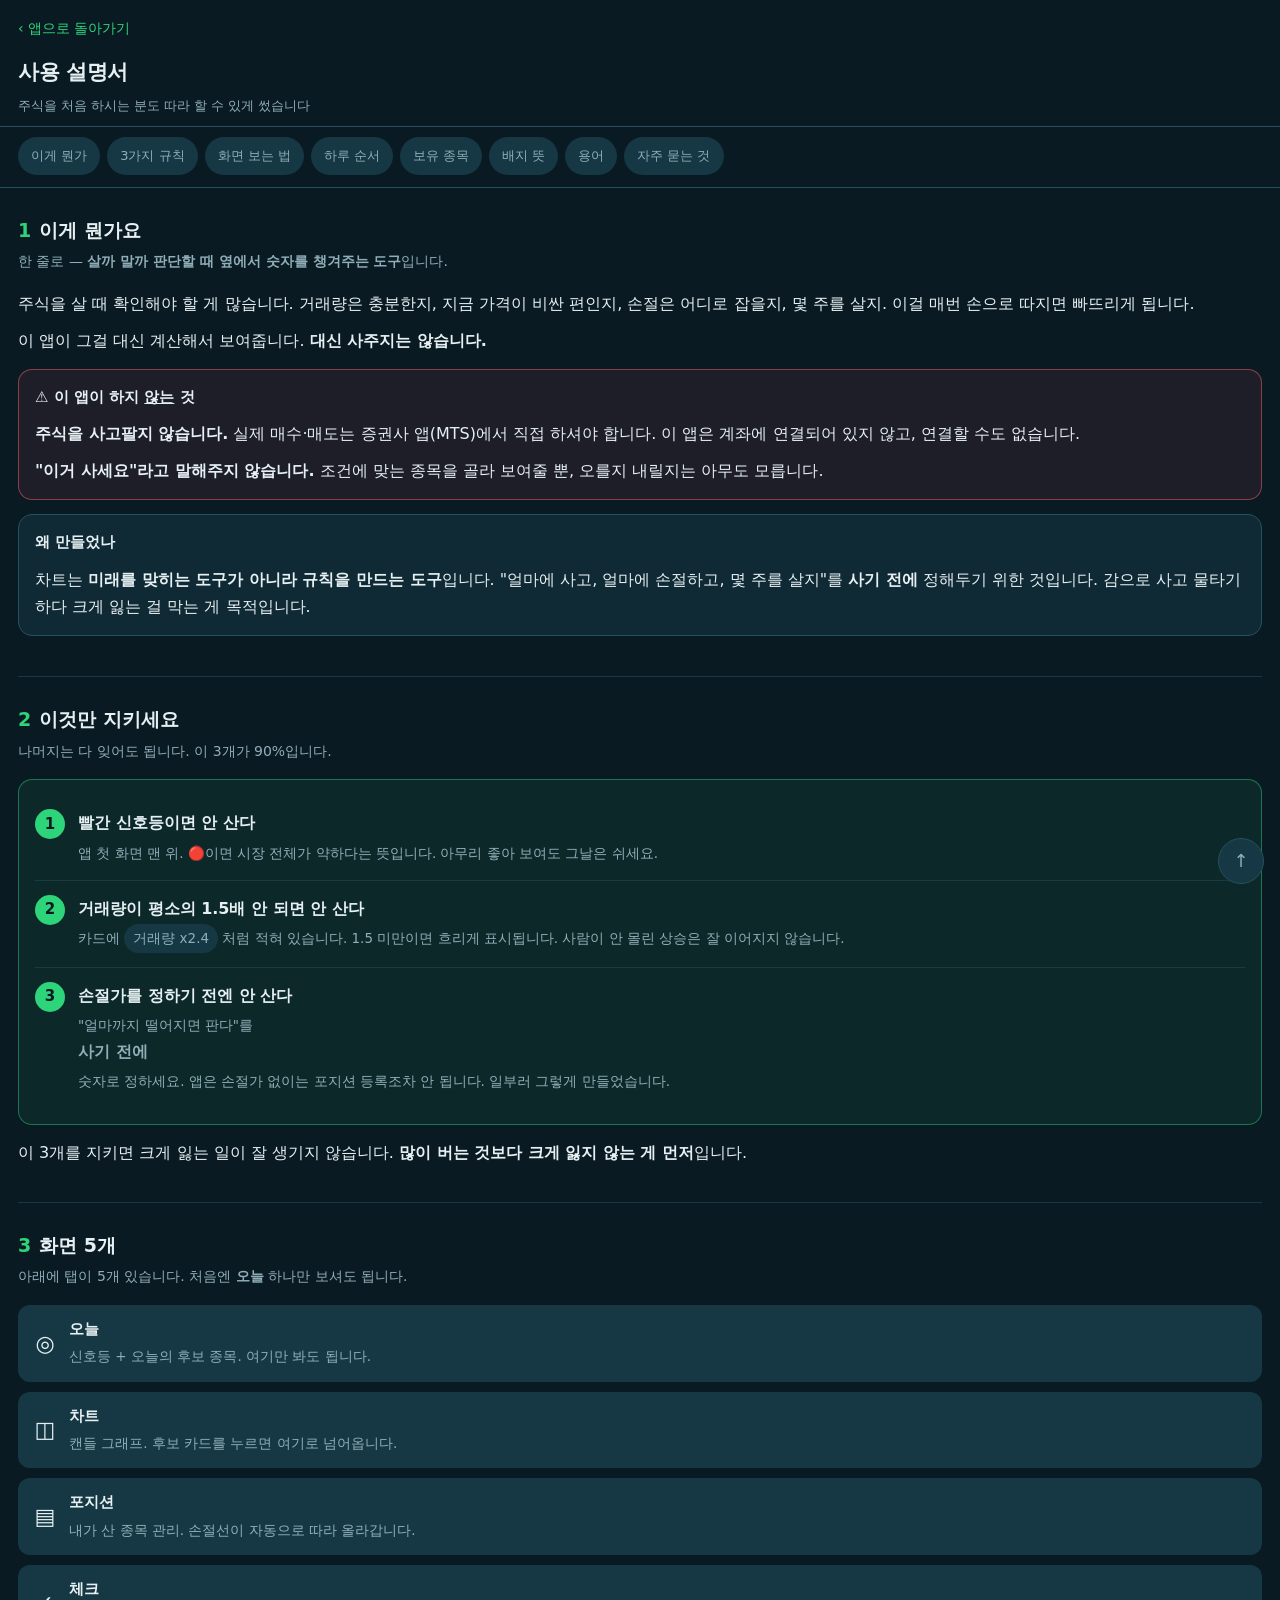
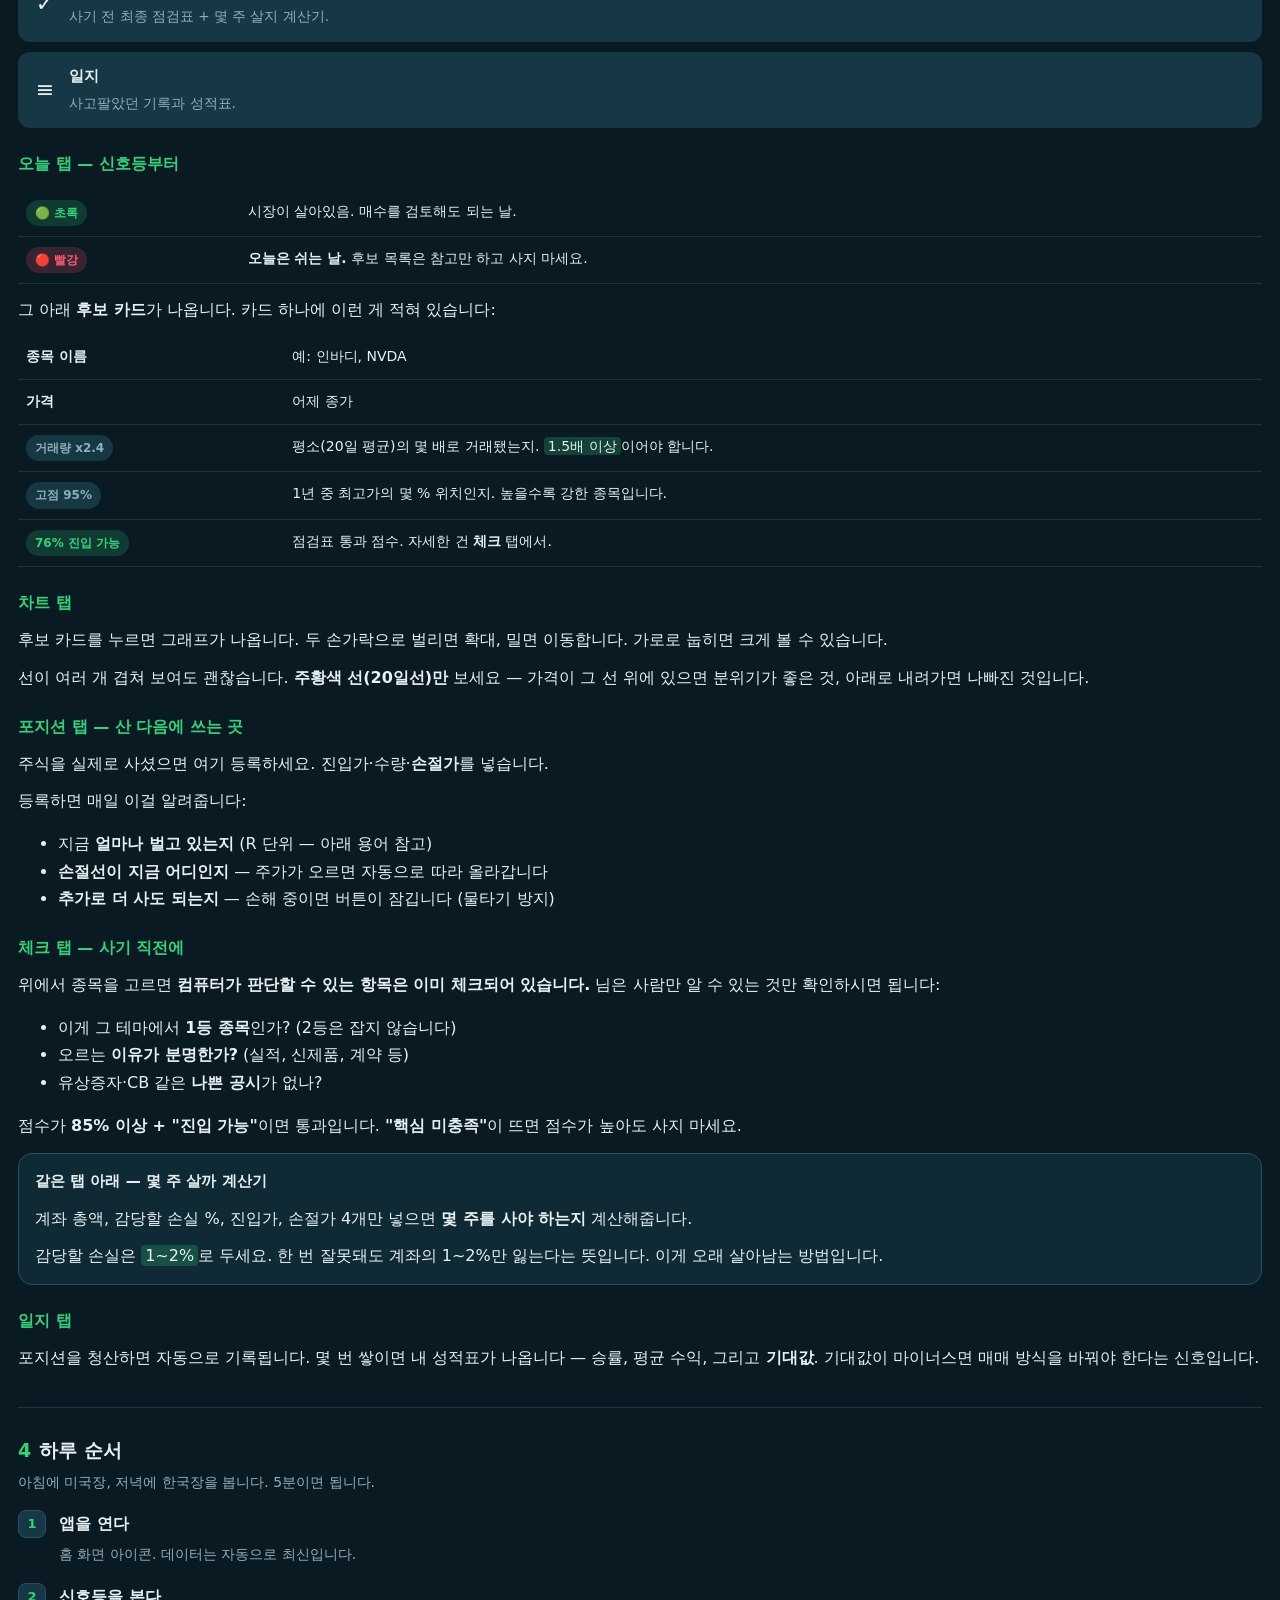
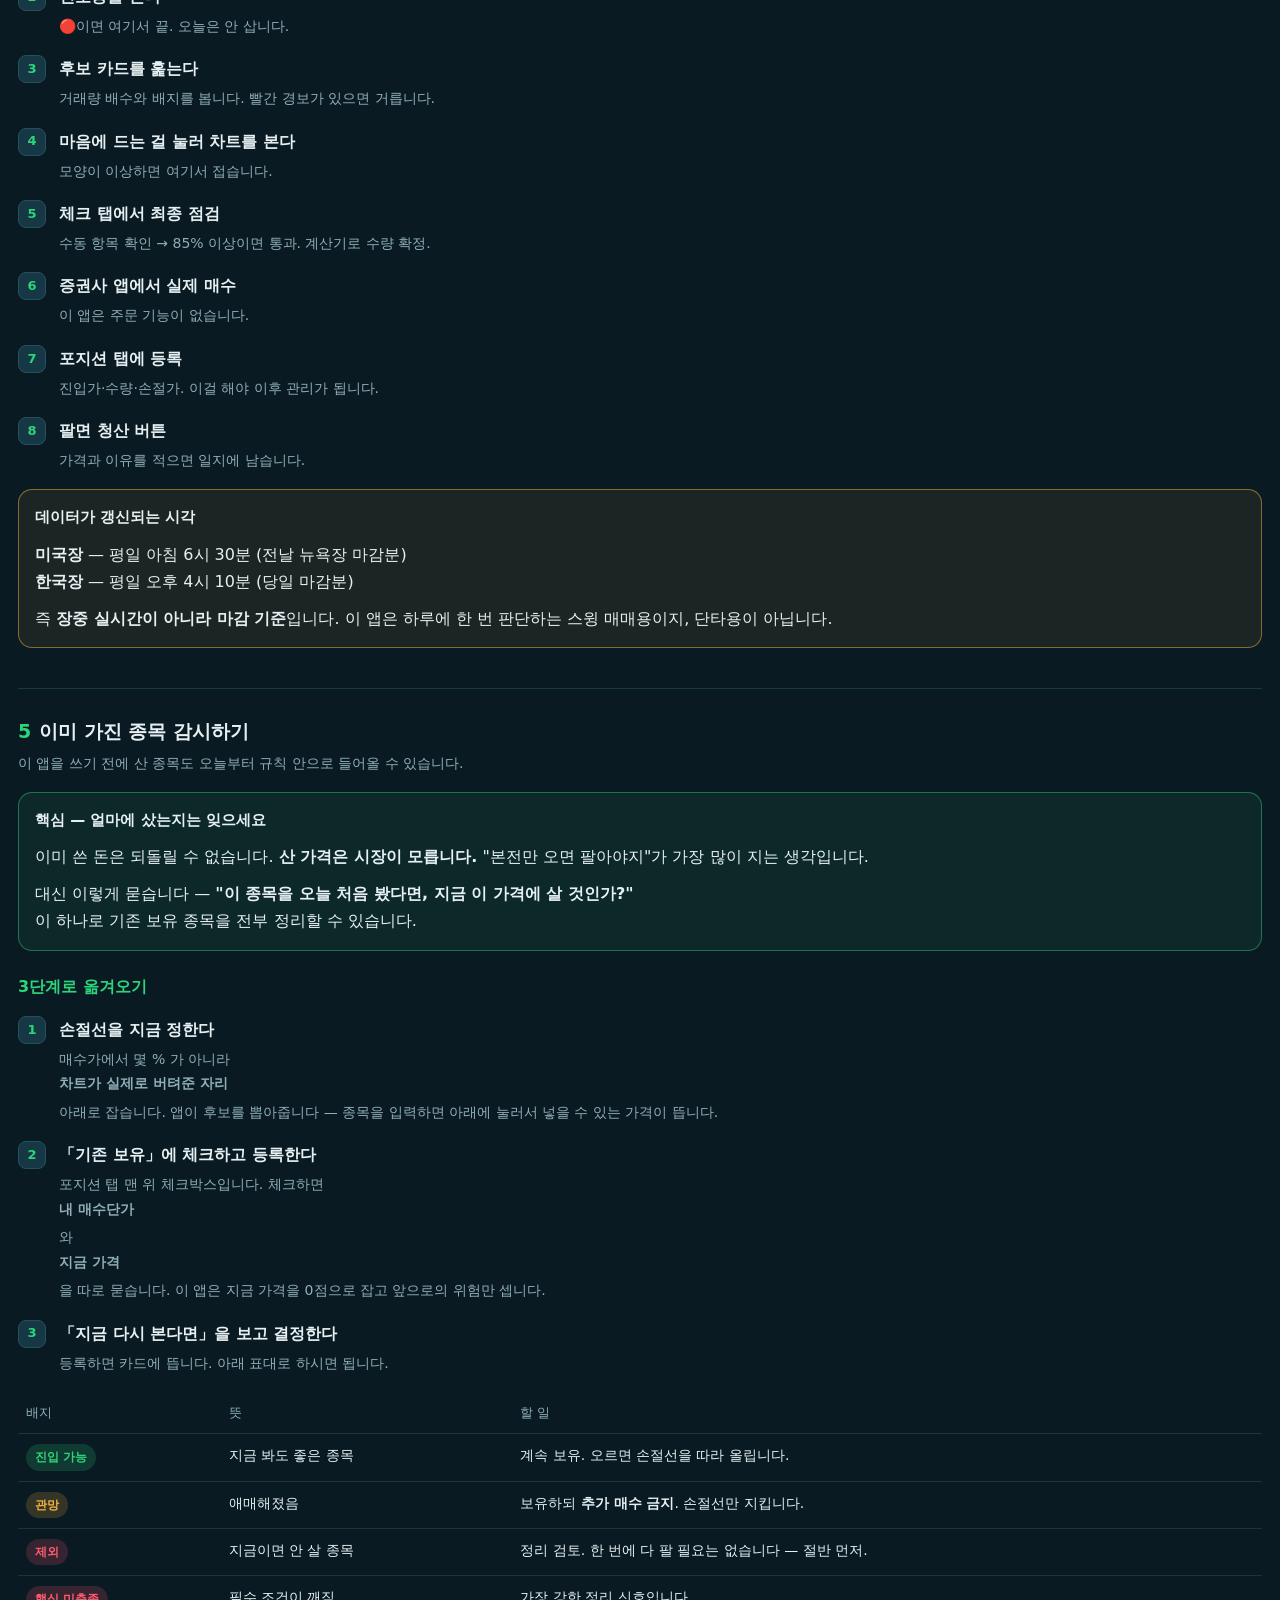
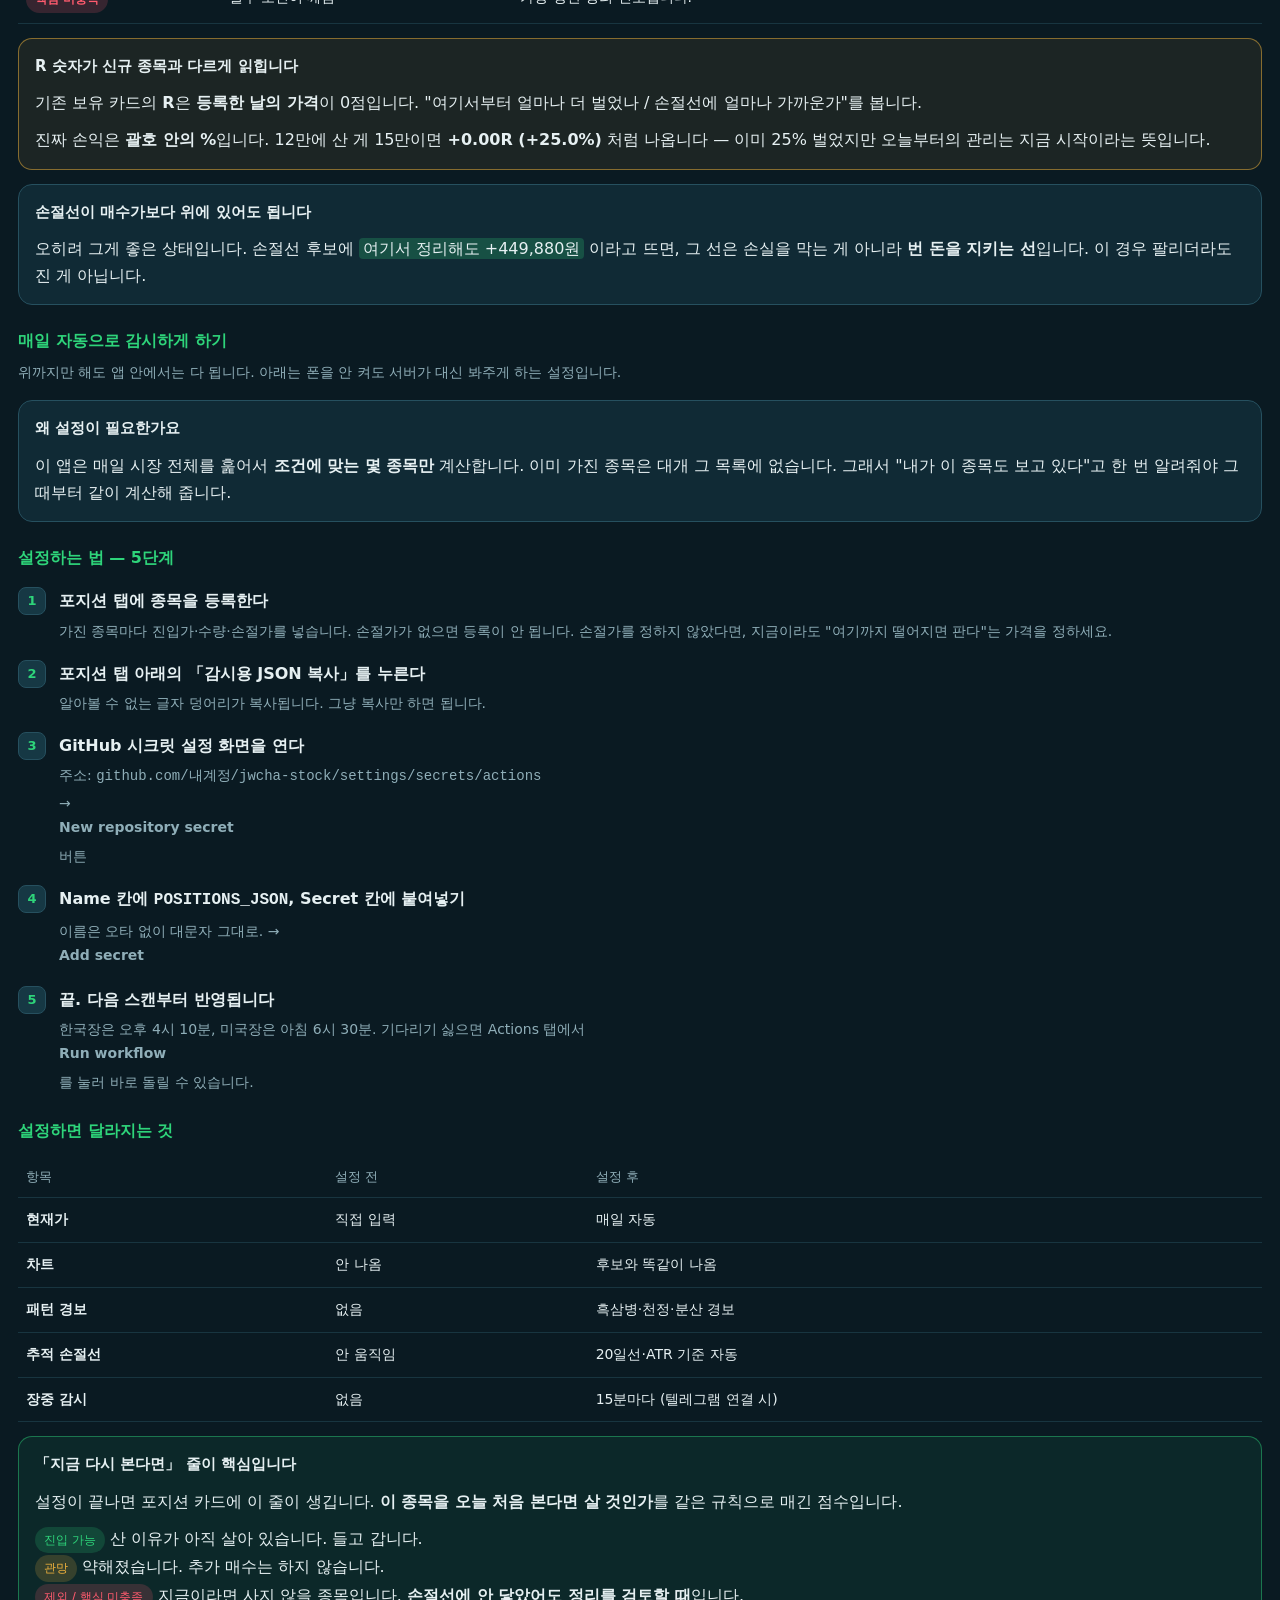
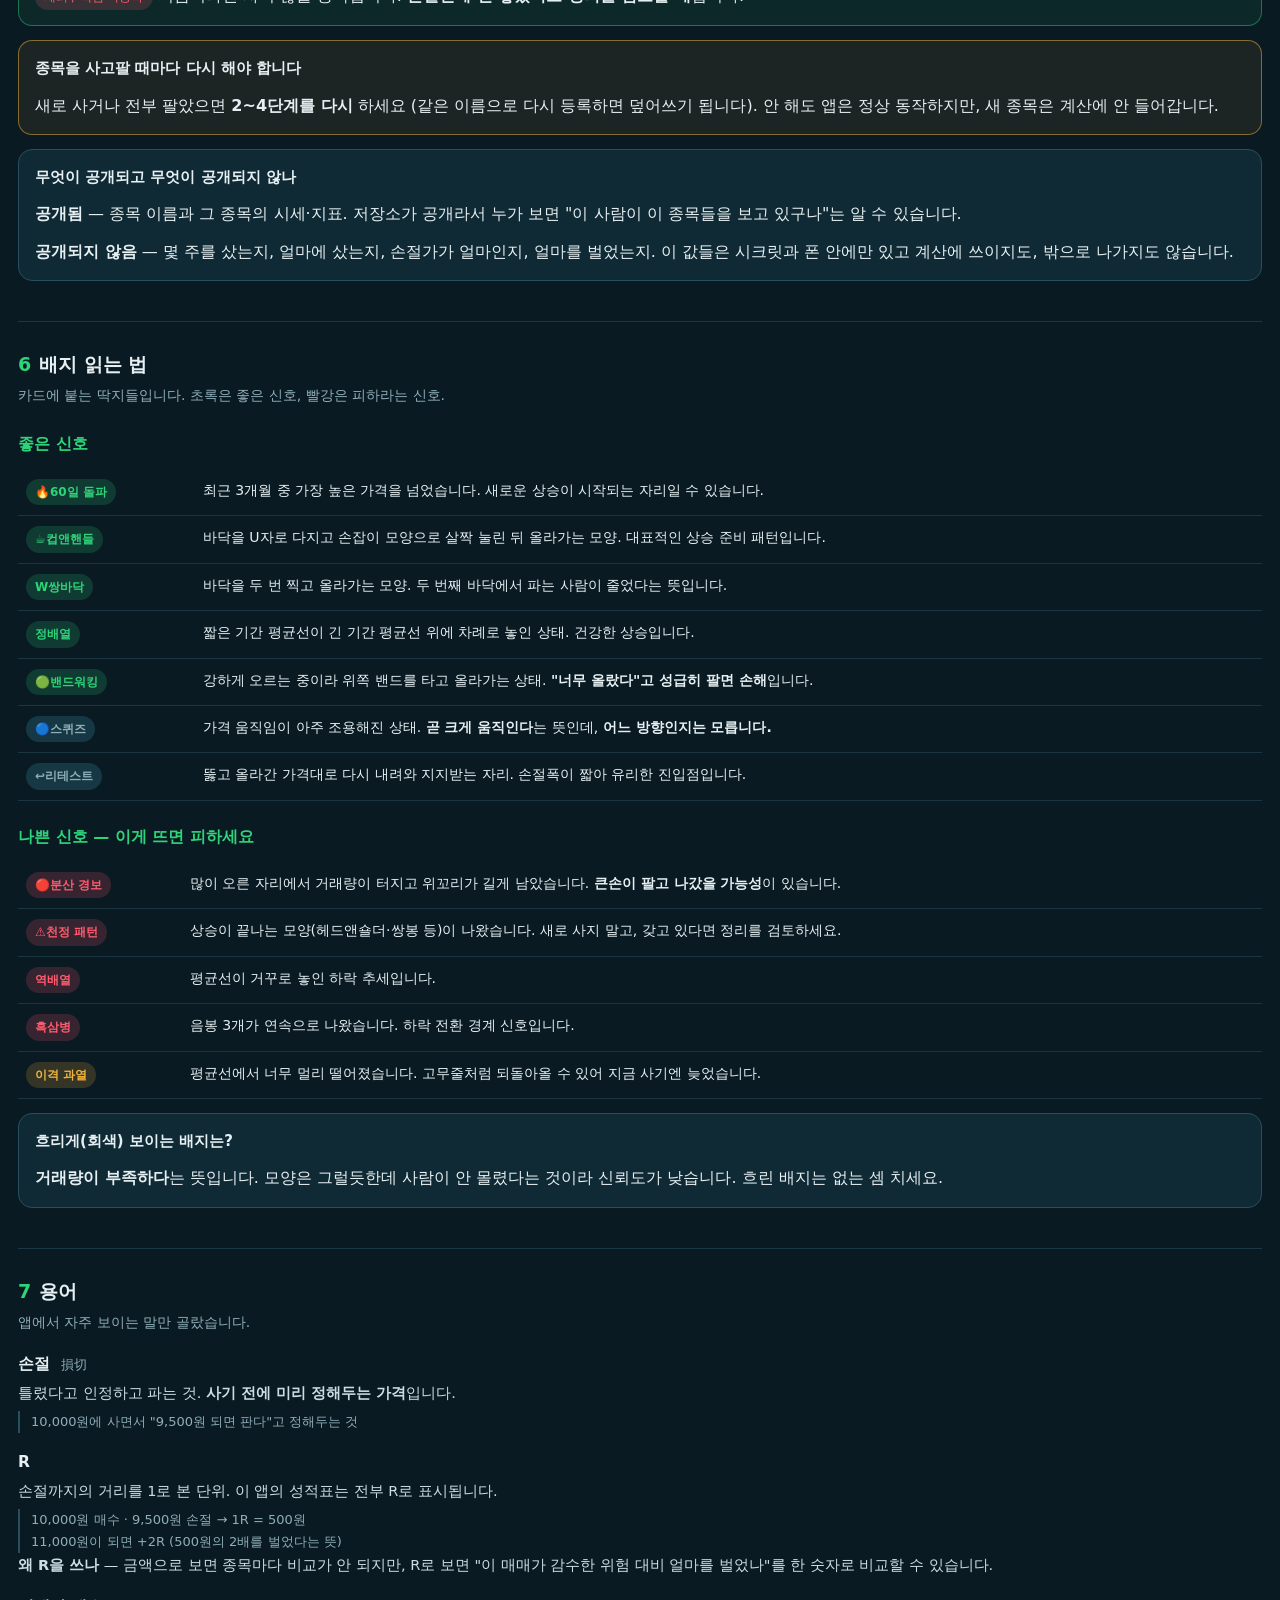
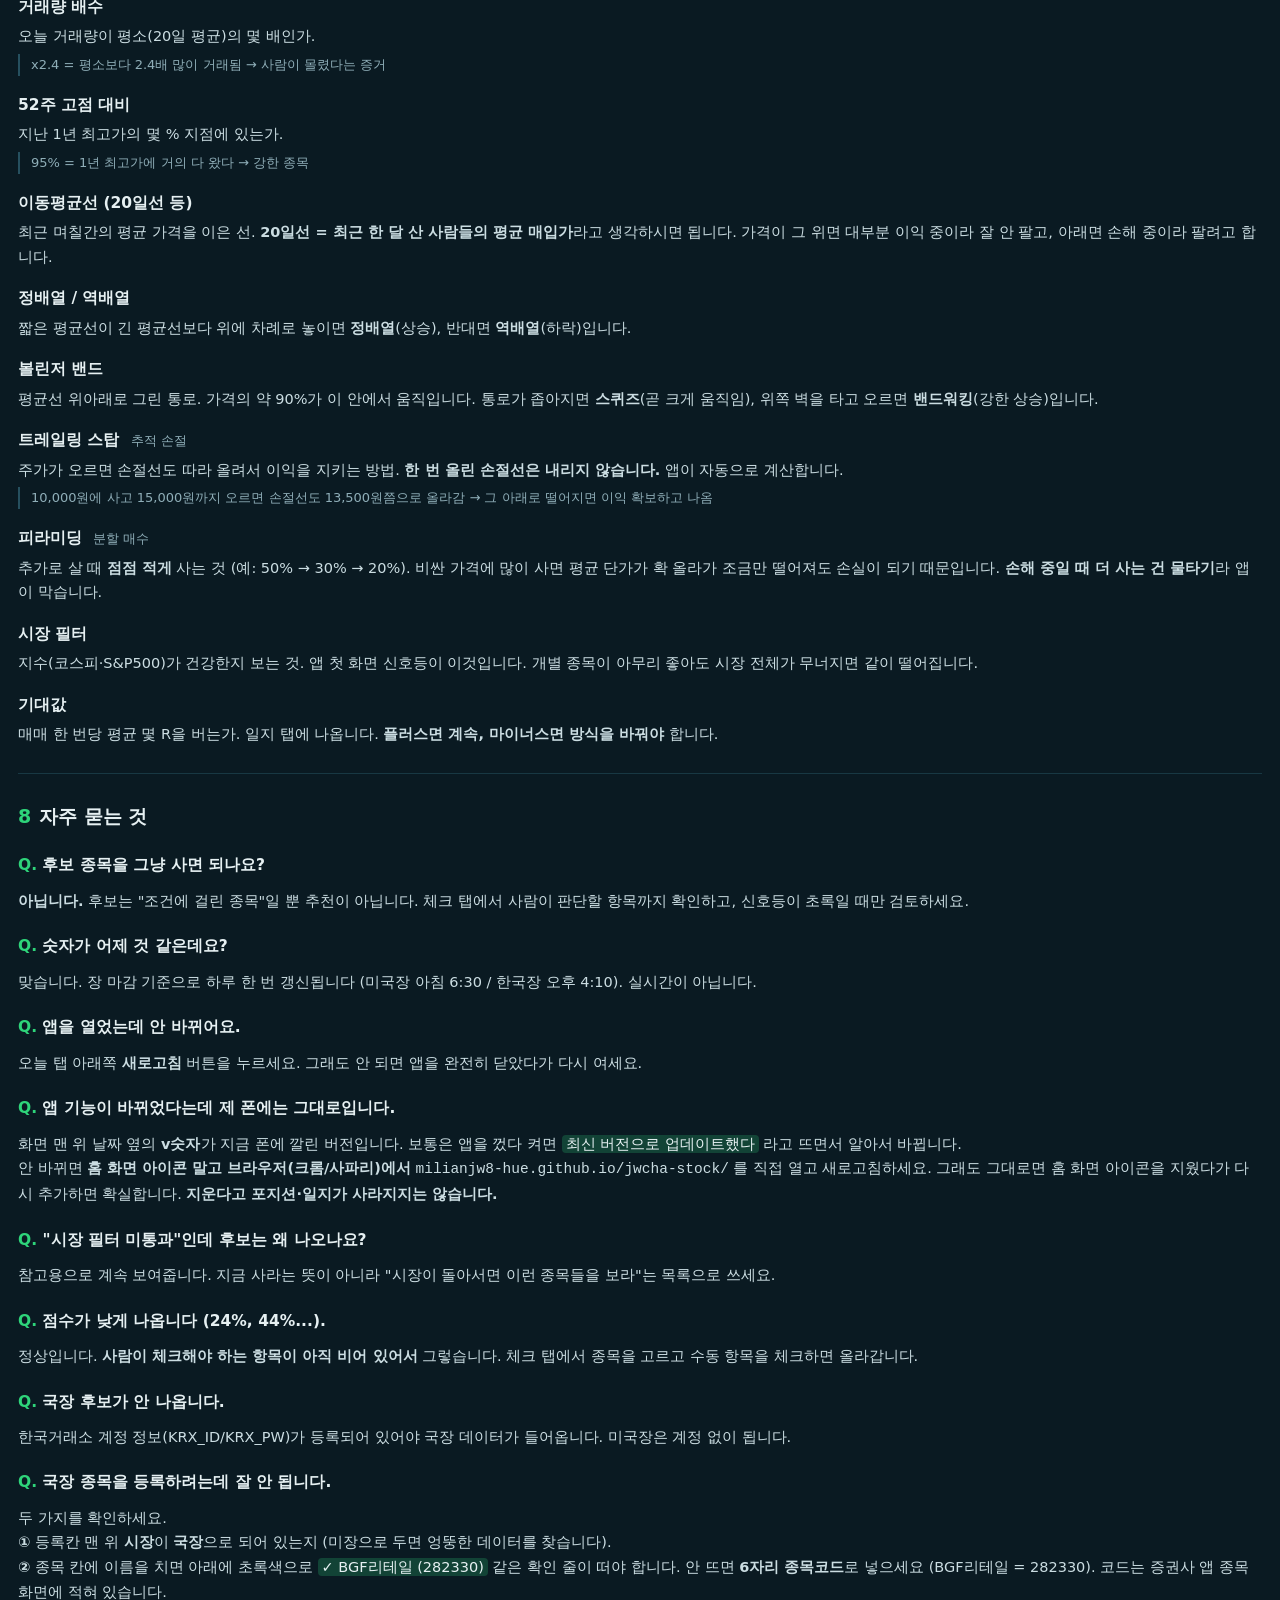
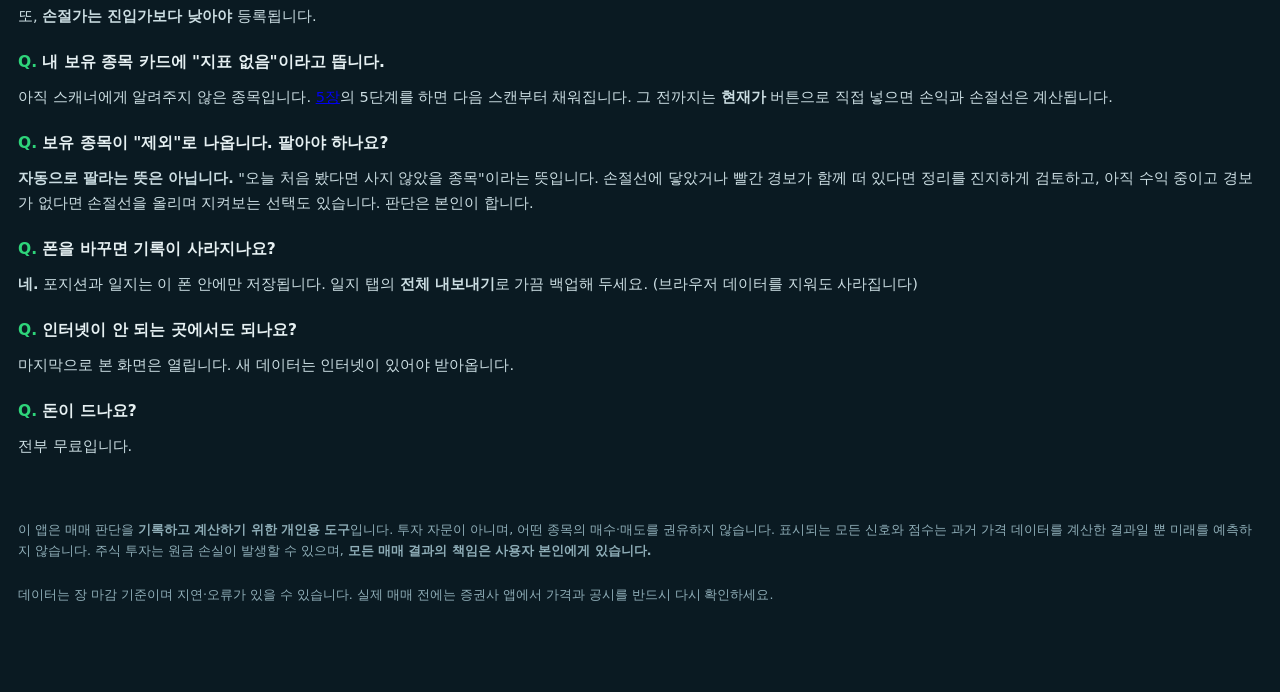
==== commit cedceae3: "새 버전이 배포되면 앱이 스스로 새로고침한다 앱 껍데기를 캐시 우선으로 서빙하므로, 고쳐서 배포해도 폰은 예전 파일을 계속 열었다. 사용자가 홈 화면 아이콘을 지웠다 다시 추가해야" ====
--- a/docs/guide.html
+++ b/docs/guide.html
@@ -545,6 +545,14 @@
   <p class="a">오늘 탭 아래쪽 <b>새로고침</b> 버튼을 누르세요.
   그래도 안 되면 앱을 완전히 닫았다가 다시 여세요.</p>
 
+  <p class="q">앱 기능이 바뀌었다는데 제 폰에는 그대로입니다.</p>
+  <p class="a">화면 맨 위 날짜 옆의 <b>v숫자</b>가 지금 폰에 깔린 버전입니다.
+  보통은 앱을 껐다 켜면 <mark>최신 버전으로 업데이트했다</mark> 라고 뜨면서 알아서 바뀝니다.<br>
+  안 바뀌면 <b>홈 화면 아이콘 말고 브라우저(크롬/사파리)에서</b>
+  <code>milianjw8-hue.github.io/jwcha-stock/</code> 를 직접 열고 새로고침하세요.
+  그래도 그대로면 홈 화면 아이콘을 지웠다가 다시 추가하면 확실합니다.
+  <b>지운다고 포지션·일지가 사라지지는 않습니다.</b></p>
+
   <p class="q">"시장 필터 미통과"인데 후보는 왜 나오나요?</p>
   <p class="a">참고용으로 계속 보여줍니다. 지금 사라는 뜻이 아니라
   "시장이 돌아서면 이런 종목들을 보라"는 목록으로 쓰세요.</p>
